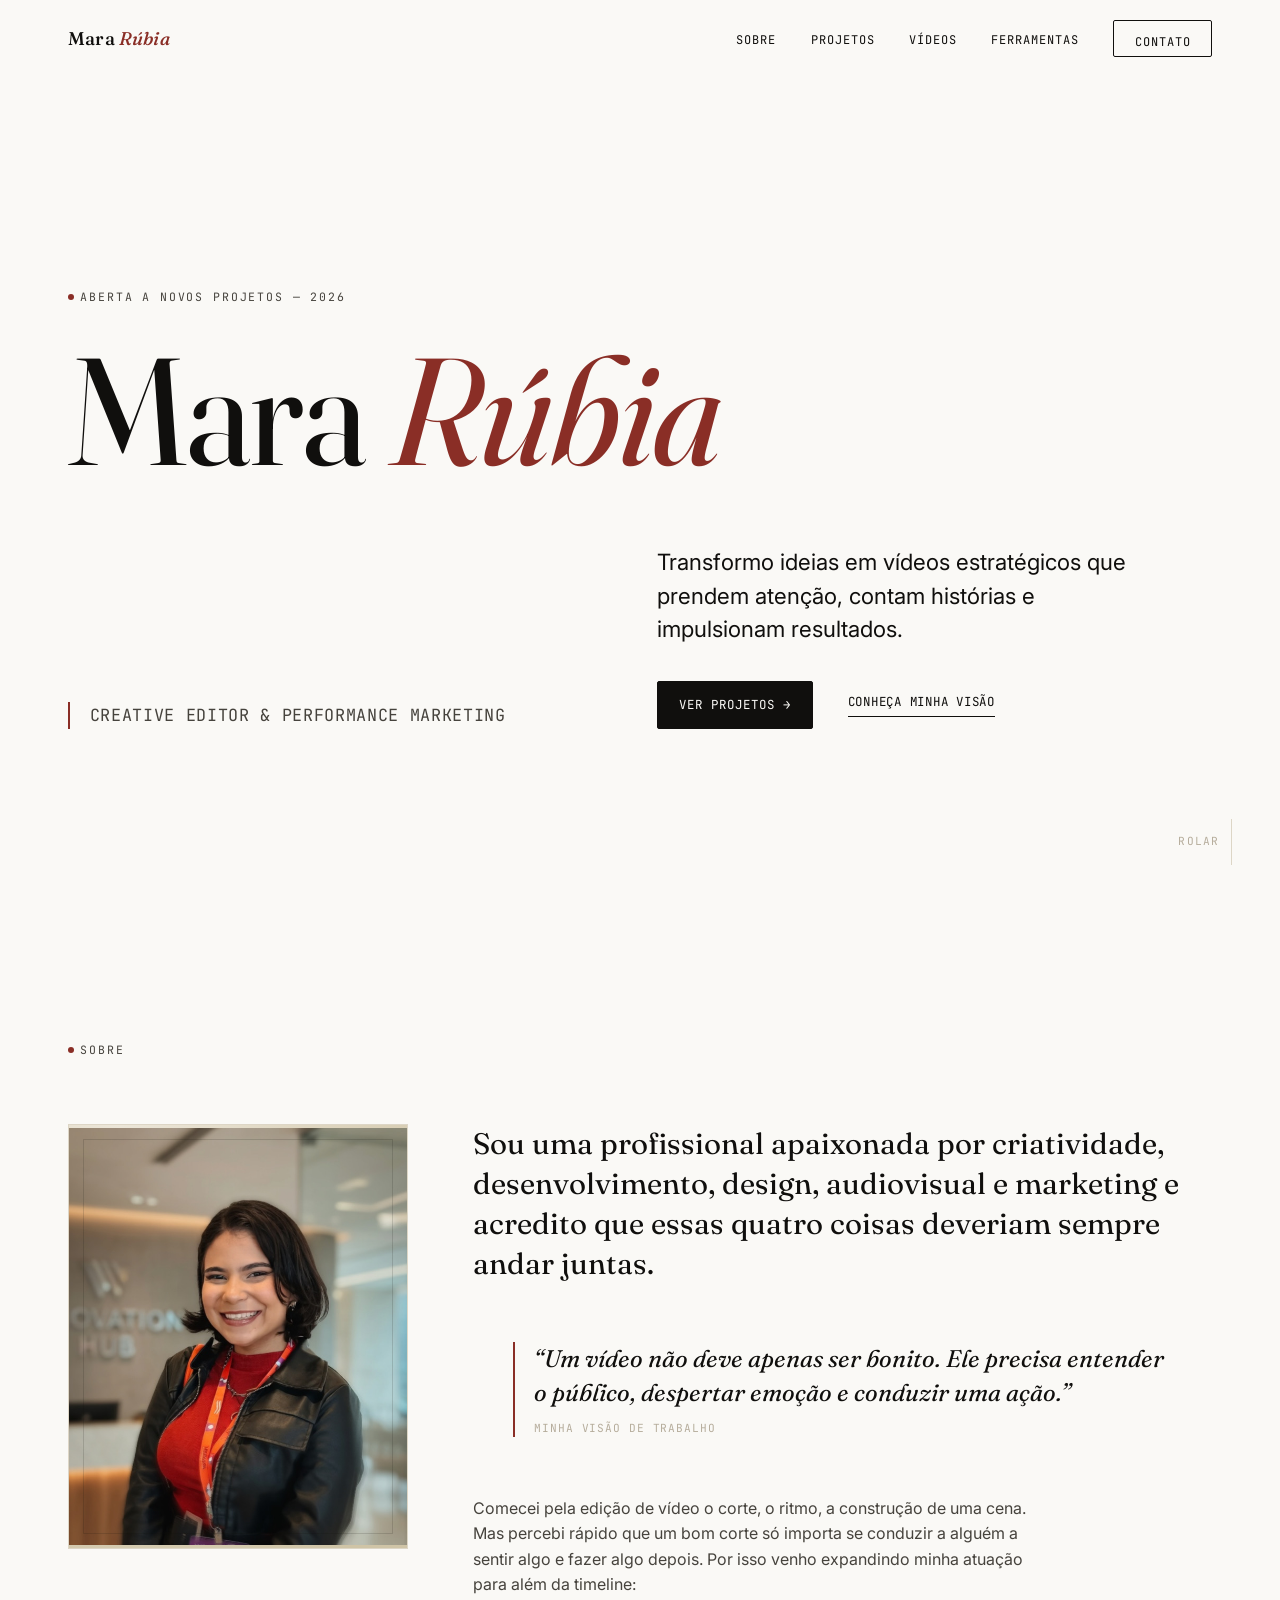
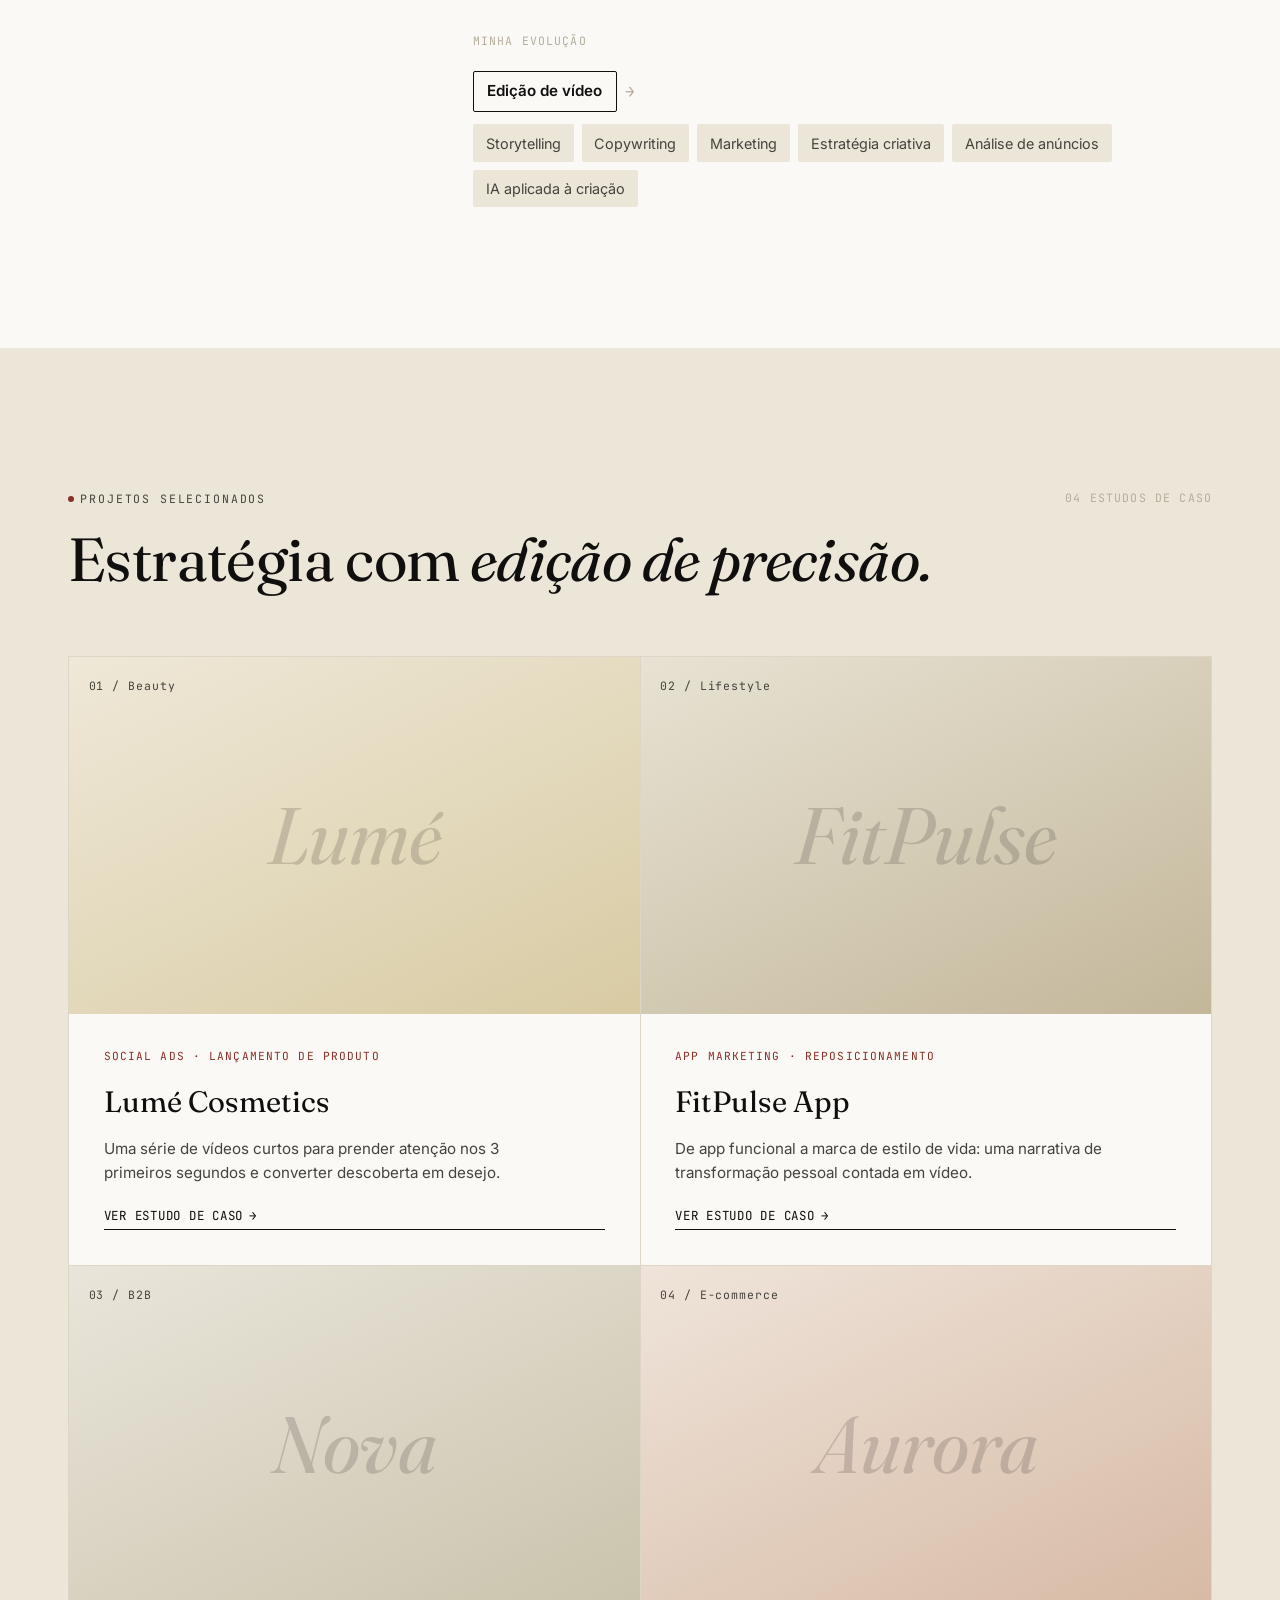
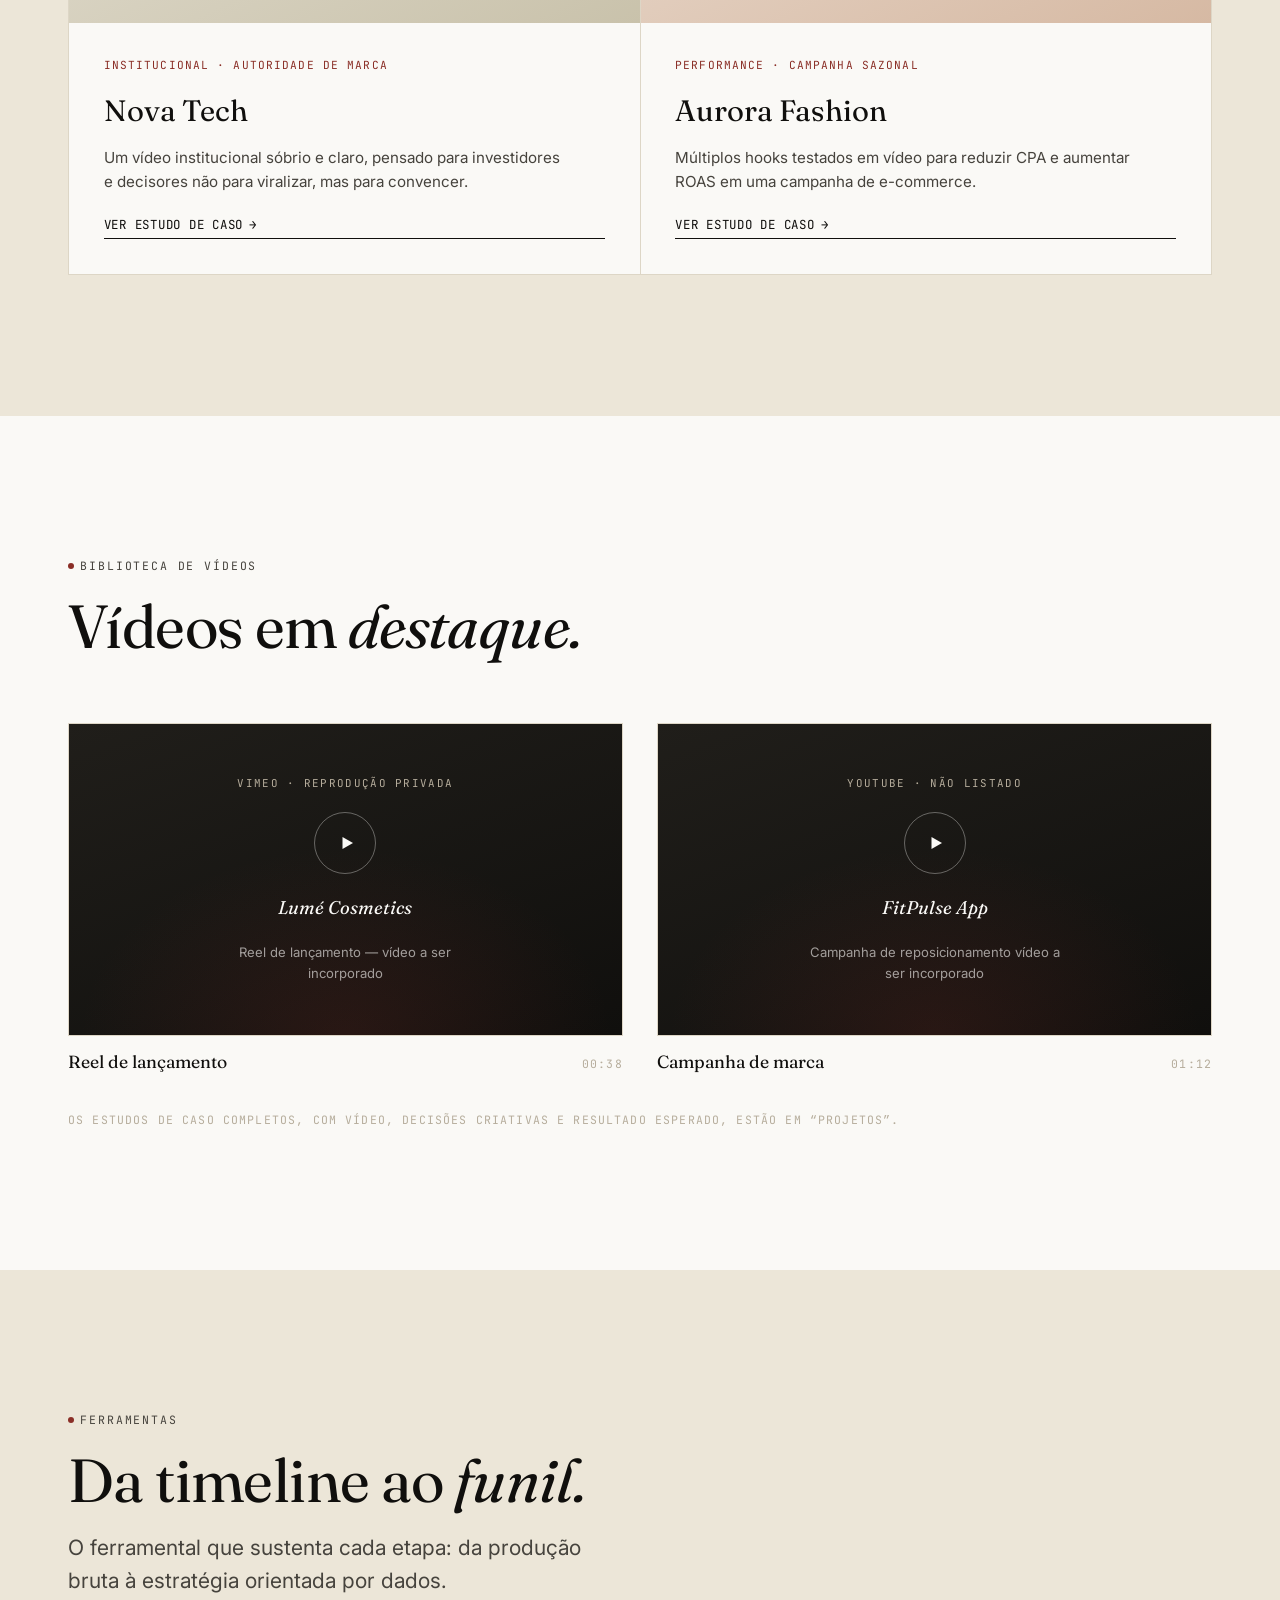
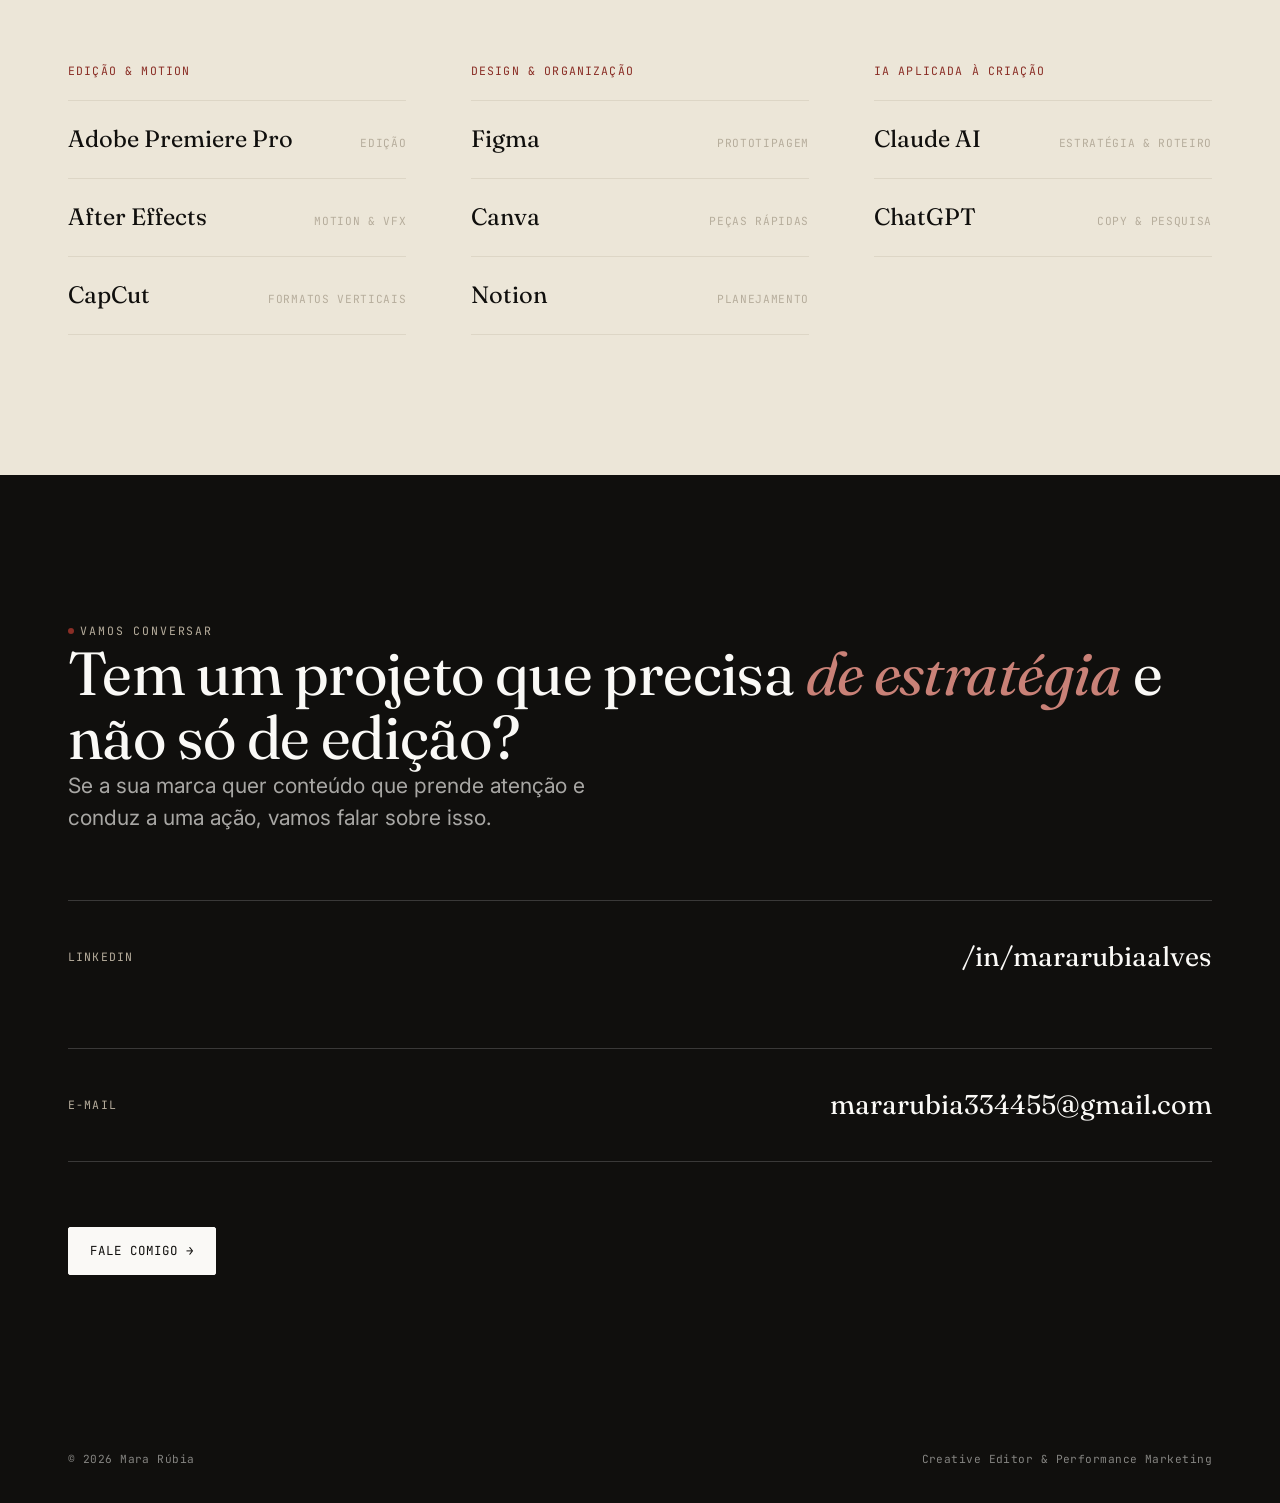
==== index.html @ 0ef2389c "Update index.html" ====
<!DOCTYPE html>
<html lang="pt-BR">
<head>
  <meta charset="UTF-8" />
  <meta name="viewport" content="width=device-width, initial-scale=1.0" />
  <title>Mara Rúbia — Creative Editor &amp; Performance Marketing</title>
  <meta name="description" content="Mara Rúbia é Creative Editor & Performance Marketing Specialist. Vídeos estratégicos que unem storytelling, edição de alto nível e performance para marcas que querem atenção e conversão." />
  <meta name="theme-color" content="#faf9f6" />

  <!-- Open Graph -->
  <meta property="og:type" content="website" />
  <meta property="og:title" content="Mara Rúbia — Creative Editor & Performance Marketing" />
  <meta property="og:description" content="Vídeos estratégicos que prendem atenção, contam histórias e impulsionam resultados." />
  <meta property="og:locale" content="pt_BR" />

  <link rel="icon" href="data:image/svg+xml,%3Csvg xmlns='http://www.w3.org/2000/svg' viewBox='0 0 64 64'%3E%3Crect width='64' height='64' fill='%23100f0d'/%3E%3Ctext x='32' y='42' font-family='Georgia,serif' font-style='italic' font-size='34' fill='%23faf9f6' text-anchor='middle'%3EM%3C/text%3E%3C/svg%3E" />

  <link rel="preconnect" href="https://fonts.googleapis.com" />
  <link rel="preconnect" href="https://fonts.gstatic.com" crossorigin />
  <link rel="stylesheet" href="css/style.css" />
</head>
<body>
  <a class="skip-link" href="#conteudo">Pular para o conteúdo</a>

  <!-- ==========================================================
       CABEÇALHO
       ========================================================== -->
  <header class="site-header" data-site-header>
    <div class="container site-header__inner">
      <a href="#topo" class="logo">Mara <span>Rúbia</span></a>

      <nav class="main-nav" aria-label="Navegação principal">
        <ul>
          <li><a href="#sobre">Sobre</a></li>
          <li><a href="#projetos">Projetos</a></li>
          <li><a href="#videos">Vídeos</a></li>
          <li><a href="#ferramentas">Ferramentas</a></li>
          <li><a href="#contato" class="btn btn-ghost">Contato</a></li>
        </ul>
      </nav>

      <button class="nav-toggle" data-nav-toggle aria-expanded="false" aria-controls="menu-mobile" aria-label="Abrir menu">
        <span></span><span></span><span></span>
      </button>
    </div>
  </header>

  <nav class="mobile-nav" id="menu-mobile" data-mobile-nav aria-label="Navegação mobile">
    <ul>
      <li><a href="#sobre">Sobre</a></li>
      <li><a href="#projetos">Projetos</a></li>
      <li><a href="#videos">Vídeos</a></li>
      <li><a href="#ferramentas">Ferramentas</a></li>
      <li><a href="#contato">Contato</a></li>
    </ul>
    <div class="mobile-nav__footer">
      <span>Recife, BR</span>
      <span>@mararubiacreative</span>
    </div>
  </nav>

  <main id="conteudo">
    <!-- ==========================================================
         HERO
         ========================================================== -->
    <section class="hero" id="topo">
      <div class="container">
        <p class="eyebrow hero__eyebrow">
          <span class="eyebrow__dot eyebrow__dot--live" aria-hidden="true"></span>
          Aberta a novos projetos — 2026
        </p>

        <h1 class="hero__name display-1">Mara <em>Rúbia</em></h1>

        <div class="hero__grid">
          <p class="hero__role">Creative Editor &amp; Performance Marketing</p>
          <div>
            <p class="hero__phrase">
              Transformo ideias em vídeos estratégicos que prendem atenção, contam histórias e impulsionam resultados.
            </p>
            <div class="hero__actions">
              <a href="#projetos" class="btn btn-primary">
                Ver projetos <span class="btn-arrow" aria-hidden="true">→</span>
              </a>
              <a href="#sobre" class="text-link">Conheça minha visão</a>
            </div>
          </div>
        </div>
      </div>

      <div class="hero__scroll" aria-hidden="true">
        <span>Rolar</span>
        <span class="hero__scroll-line"></span>
      </div>
    </section>

    <!-- ==========================================================
         SOBRE
         ========================================================== -->
    <section class="section" id="sobre">
      <div class="container">
        <div class="section-head reveal">
          <p class="eyebrow"><span class="eyebrow__dot" aria-hidden="true"></span> Sobre</p>
        </div>

        <div class="about__grid">
          <figure class="about__portrait">
            <img src="IMG_3848.JPEG" alt="Foto de perfil de Mara Rúbia" class="about__img" />
          </figure>

          <div class="about__body">
            <p class="about__intro reveal">
              Sou uma profissional apaixonada por criatividade, desenvolvimento, design, audiovisual e marketing
              e acredito que essas quatro coisas deveriam sempre andar juntas.
            </p>

            <blockquote class="about__quote reveal">
              “Um vídeo não deve apenas ser bonito. Ele precisa entender o público, despertar emoção
              e conduzir uma ação.”
              <cite>Minha visão de trabalho</cite>
            </blockquote>

            <p class="reveal" style="max-width: 58ch; color: var(--ink-soft);">
              Comecei pela edição de vídeo o corte, o ritmo, a construção de uma cena. Mas percebi
              rápido que um bom corte só importa se conduzir a alguém a sentir algo e fazer algo depois.
              Por isso venho expandindo minha atuação para além da timeline:
            </p>

            <div class="evolution reveal">
              <span class="mono-label evolution__label">Minha evolução</span>
              <div class="evolution__path">
                <span class="evolution__start">Edição de vídeo</span>
                <span class="evolution__arrow" aria-hidden="true">→</span>
              </div>
              <ul class="evolution__tags">
                <li>Storytelling</li>
                <li>Copywriting</li>
                <li>Marketing</li>
                <li>Estratégia criativa</li>
                <li>Análise de anúncios</li>
                <li>IA aplicada à criação</li>
              </ul>
            </div>
          </div>
        </div>
      </div>
    </section>

    <!-- ==========================================================
         PROJETOS
         ========================================================== -->
    <section class="section section--sand" id="projetos">
      <div class="container">
        <div class="section-head reveal">
          <div class="section-head__top">
            <p class="eyebrow"><span class="eyebrow__dot" aria-hidden="true"></span> Projetos selecionados</p>
            <p class="mono-label">04 estudos de caso</p>
          </div>
          <h2 class="display-2">Estratégia com <em class="italic">edição de precisão.</em></h2>
        </div>

        <div class="project-grid reveal">
          <!-- Case 01 -->
          <article class="project-card">
            <div class="project-card__media" style="--card-a:#efe8d8; --card-b:#d8cba3;">
              <span class="project-card__number">01 / Beauty</span>
              <span class="project-card__glyph" aria-hidden="true">Lumé</span>
            </div>
            <div class="project-card__body">
              <p class="project-card__cat">Social Ads · Lançamento de produto</p>
              <h3 class="project-card__title">Lumé Cosmetics</h3>
              <p class="project-card__desc">Uma série de vídeos curtos para prender atenção nos 3 primeiros segundos e converter descoberta em desejo.</p>
              <span class="text-link project-card__link">Ver estudo de caso <span aria-hidden="true">→</span></span>
            </div>
            <a class="project-card__hit" href="cases/lume-cosmetics.html" aria-label="Ver estudo de caso: Lumé Cosmetics"></a>
          </article>

          <!-- Case 02 -->
          <article class="project-card">
            <div class="project-card__media" style="--card-a:#e7e2d3; --card-b:#c3b79a;">
              <span class="project-card__number">02 / Lifestyle</span>
              <span class="project-card__glyph" aria-hidden="true">FitPulse</span>
            </div>
            <div class="project-card__body">
              <p class="project-card__cat">App Marketing · Reposicionamento</p>
              <h3 class="project-card__title">FitPulse App</h3>
              <p class="project-card__desc">De app funcional a marca de estilo de vida: uma narrativa de transformação pessoal contada em vídeo.</p>
              <span class="text-link project-card__link">Ver estudo de caso <span aria-hidden="true">→</span></span>
            </div>
            <a class="project-card__hit" href="cases/fitpulse-app.html" aria-label="Ver estudo de caso: FitPulse App"></a>
          </article>

          <!-- Case 03 -->
          <article class="project-card">
            <div class="project-card__media" style="--card-a:#e9e5da; --card-b:#c9c2ab;">
              <span class="project-card__number">03 / B2B</span>
              <span class="project-card__glyph" aria-hidden="true">Nova</span>
            </div>
            <div class="project-card__body">
              <p class="project-card__cat">Institucional · Autoridade de marca</p>
              <h3 class="project-card__title">Nova Tech</h3>
              <p class="project-card__desc">Um vídeo institucional sóbrio e claro, pensado para investidores e decisores não para viralizar, mas para convencer.</p>
              <span class="text-link project-card__link">Ver estudo de caso <span aria-hidden="true">→</span></span>
            </div>
            <a class="project-card__hit" href="cases/nova-tech.html" aria-label="Ver estudo de caso: Nova Tech"></a>
          </article>

          <!-- Case 04 -->
          <article class="project-card">
            <div class="project-card__media" style="--card-a:#efe4da; --card-b:#d6b9a3;">
              <span class="project-card__number">04 / E-commerce</span>
              <span class="project-card__glyph" aria-hidden="true">Aurora</span>
            </div>
            <div class="project-card__body">
              <p class="project-card__cat">Performance · Campanha sazonal</p>
              <h3 class="project-card__title">Aurora Fashion</h3>
              <p class="project-card__desc">Múltiplos hooks testados em vídeo para reduzir CPA e aumentar ROAS em uma campanha de e-commerce.</p>
              <span class="text-link project-card__link">Ver estudo de caso <span aria-hidden="true">→</span></span>
            </div>
            <a class="project-card__hit" href="cases/aurora-fashion.html" aria-label="Ver estudo de caso: Aurora Fashion"></a>
          </article>
        </div>
      </div>
    </section>

    <!-- ==========================================================
         BIBLIOTECA DE VÍDEOS
         ========================================================== -->
    <section class="section" id="videos">
      <div class="container">
        <div class="section-head reveal">
          <p class="eyebrow"><span class="eyebrow__dot" aria-hidden="true"></span> Biblioteca de vídeos</p>
          <h2 class="display-2">Vídeos em <em class="italic">destaque.</em></h2>
        </div>

        <div class="video-library__grid reveal">
          <div class="video-library__item">
            <div class="video-embed" data-embed-type="vimeo" data-embed-id="1216433791" data-embed-title="Lumé Cosmetics — Reel de lançamento">
              <div class="video-embed__frame">
                <div class="video-embed__poster">
                  <span class="video-embed__badge">Vimeo · Reprodução privada</span>
                  <button class="video-embed__play" type="button" aria-label="Reproduzir vídeo: Lumé Cosmetics — Reel de lançamento">
                    <svg viewBox="0 0 24 24" aria-hidden="true"><path d="M6 4l14 8-14 8V4z"/></svg>
                  </button>
                  <p class="video-embed__title">Lumé Cosmetics</p>
                  <p class="video-embed__hint">Reel de lançamento — vídeo a ser incorporado</p>
                </div>
              </div>
            </div>
            <div class="video-library__meta">
              <span class="video-library__name">Reel de lançamento</span>
              <span class="mono-label">00:38</span>
            </div>
          </div>

          <div class="video-library__item">
            <div class="video-embed" data-embed-type="youtube" data-embed-id="1216581344" data-embed-title="FitPulse App — Campanha de reposicionamento">
              <div class="video-embed__frame">
                <div class="video-embed__poster">
                  <span class="video-embed__badge">YouTube · Não listado</span>
                  <button class="video-embed__play" type="button" aria-label="Reproduzir vídeo: FitPulse App — Campanha de reposicionamento">
                    <svg viewBox="0 0 24 24" aria-hidden="true"><path d="M6 4l14 8-14 8V4z"/></svg>
                  </button>
                  <p class="video-embed__title">FitPulse App</p>
                  <p class="video-embed__hint">Campanha de reposicionamento vídeo a ser incorporado</p>
                </div>
              </div>
            </div>
            <div class="video-library__meta">
              <span class="video-library__name">Campanha de marca</span>
              <span class="mono-label">01:12</span>
            </div>
          </div>
        </div>

        <p class="mono-label reveal" style="margin-top: var(--space-m);">
          Os estudos de caso completos, com vídeo, decisões criativas e resultado esperado, estão em “Projetos”.
        </p>
      </div>
    </section>

    <!-- ==========================================================
         FERRAMENTAS
         ========================================================== -->
    <section class="section section--sand" id="ferramentas">
      <div class="container">
        <div class="section-head reveal">
          <p class="eyebrow"><span class="eyebrow__dot" aria-hidden="true"></span> Ferramentas</p>
          <h2 class="display-2">Da timeline ao <em class="italic">funil.</em></h2>
          <p class="lede">O ferramental que sustenta cada etapa: da produção bruta à estratégia orientada por dados.</p>
        </div>

        <div class="tools__groups reveal">
          <div class="tool-group">
            <span class="tool-group__title">Edição &amp; Motion</span>
            <ul class="tool-list">
              <li class="tool-list__item">
                <span class="tool-list__name">Adobe Premiere Pro</span>
                <span class="tool-list__use">Edição</span>
              </li>
              <li class="tool-list__item">
                <span class="tool-list__name">After Effects</span>
                <span class="tool-list__use">Motion &amp; VFX</span>
              </li>
              <li class="tool-list__item">
                <span class="tool-list__name">CapCut</span>
                <span class="tool-list__use">Formatos verticais</span>
              </li>
            </ul>
          </div>

          <div class="tool-group">
            <span class="tool-group__title">Design &amp; Organização</span>
            <ul class="tool-list">
              <li class="tool-list__item">
                <span class="tool-list__name">Figma</span>
                <span class="tool-list__use">Prototipagem</span>
              </li>
              <li class="tool-list__item">
                <span class="tool-list__name">Canva</span>
                <span class="tool-list__use">Peças rápidas</span>
              </li>
              <li class="tool-list__item">
                <span class="tool-list__name">Notion</span>
                <span class="tool-list__use">Planejamento</span>
              </li>
            </ul>
          </div>

          <div class="tool-group">
            <span class="tool-group__title">IA aplicada à criação</span>
            <ul class="tool-list">
              <li class="tool-list__item">
                <span class="tool-list__name">Claude AI</span>
                <span class="tool-list__use">Estratégia &amp; roteiro</span>
              </li>
              <li class="tool-list__item">
                <span class="tool-list__name">ChatGPT</span>
                <span class="tool-list__use">Copy &amp; pesquisa</span>
              </li>
            </ul>
          </div>
        </div>
      </div>
    </section>

    <!-- ==========================================================
         CONTATO
         ========================================================== -->
    <section class="section contact" id="contato">
      <div class="container">
        <p class="eyebrow"><span class="eyebrow__dot eyebrow__dot--live" aria-hidden="true"></span> Vamos conversar</p>
        <h2 class="display-2 contact__title reveal">
          Tem um projeto que precisa <em>de estratégia</em> e não só de edição?
        </h2>
        <p class="lede contact__lede reveal">
          Se a sua marca quer conteúdo que prende atenção e conduz a uma ação, vamos falar sobre isso.
        </p>

        <div class="contact__grid reveal">
          <div class="contact-item">
            <span class="contact-item__label">LinkedIn</span>
            <a class="contact-item__value" href="https://www.linkedin.com/in/mararubiaalves/" target="_blank" rel="noopener noreferrer">
              /in/mararubiaalves
            </a>
          </div>
          <div class="contact-item">
            <span class="contact-item__label">E-mail</span>
            <a class="contact-item__value" href="mailto:mararubia334455@gmail.com">
              mararubia334455@gmail.com
            </a>
          </div>
        </div>

        <div class="contact__cta reveal">
          <a class="btn btn-primary" href="https://linktr.ee/mararubiacreative" target="_blank" rel="noopener noreferrer">
            Fale comigo <span class="btn-arrow" aria-hidden="true">→</span>
          </a>
        </div>
      </div>
    </section>
  </main>

  <footer class="site-footer">
    <div class="container site-footer__inner">
      <span>© <span data-year>2026</span> Mara Rúbia</span>
      <span>Creative Editor &amp; Performance Marketing</span>
    </div>
  </footer>

  <script src="js/main.js"></script>
</body>
</html>
---- css/style.css ----
/* ==========================================================================
   MARA RÚBIA — Creative Editor & Performance Marketing
   Design system: papel quente, tinta quase-preta, bege neutro,
   e um único acento — o "tally red", a luz vermelha de câmera em gravação.
   ========================================================================== */

/* ---------- Fontes ---------- */
@import url('https://fonts.googleapis.com/css2?family=Fraunces:ital,opsz,wght@0,9..144,300;0,9..144,400;0,9..144,500;0,9..144,600;0,9..144,700;1,9..144,400;1,9..144,500&family=Inter:wght@400;500;600&family=JetBrains+Mono:wght@400;500&display=swap');

/* ---------- Tokens ---------- */
:root {
  /* Cor */
  --ink: #100f0d;
  --ink-soft: #46433d;
  --paper: #faf9f6;
  --sand: #ece6d8;
  --sand-deep: #ddd4bd;
  --stone: #b6ad9c;
  --line: #ddd6c6;
  --tally: #8a2e26;
  --tally-dim: #8a2e2614;

  /* Tipografia */
  --font-display: 'Fraunces', 'Iowan Old Style', serif;
  --font-body: 'Inter', -apple-system, BlinkMacSystemFont, sans-serif;
  --font-mono: 'JetBrains Mono', 'SF Mono', monospace;

  /* Espaçamento fluido */
  --space-3xs: 0.25rem;
  --space-2xs: 0.5rem;
  --space-xs: 0.75rem;
  --space-s: clamp(1rem, 0.9rem + 0.4vw, 1.5rem);
  --space-m: clamp(1.5rem, 1.2rem + 1.2vw, 2.5rem);
  --space-l: clamp(2.5rem, 1.8rem + 2.8vw, 4.5rem);
  --space-xl: clamp(4rem, 2.8rem + 4.8vw, 7.5rem);
  --space-2xl: clamp(5rem, 3.2rem + 7vw, 10rem);

  /* Layout */
  --container-max: 1240px;
  --container-pad: clamp(1.25rem, 4vw, 3rem);
  --radius-s: 2px;
  --ease: cubic-bezier(0.16, 1, 0.3, 1);
}

/* ---------- Reset ---------- */
*,
*::before,
*::after {
  box-sizing: border-box;
}

html {
  scroll-behavior: smooth;
  -webkit-text-size-adjust: 100%;
}

@media (prefers-reduced-motion: reduce) {
  html {
    scroll-behavior: auto;
  }
  *,
  *::before,
  *::after {
    animation-duration: 0.01ms !important;
    animation-iteration-count: 1 !important;
    transition-duration: 0.01ms !important;
    scroll-behavior: auto !important;
  }
}

body {
  margin: 0;
  background: var(--paper);
  color: var(--ink);
  font-family: var(--font-body);
  font-size: 16px;
  line-height: 1.6;
  -webkit-font-smoothing: antialiased;
  text-rendering: optimizeLegibility;
  overflow-x: hidden;
}

img,
svg {
  display: block;
  max-width: 100%;
}

a {
  color: inherit;
  text-decoration: none;
}

ul,
ol {
  margin: 0;
  padding: 0;
  list-style: none;
}

h1,
h2,
h3,
h4,
p,
figure {
  margin: 0;
}

button {
  font: inherit;
  color: inherit;
  background: none;
  border: none;
  cursor: pointer;
  padding: 0;
}

input,
textarea {
  font: inherit;
}

/* ---------- Acessibilidade ---------- */
.skip-link {
  position: absolute;
  left: 1rem;
  top: -100px;
  background: var(--ink);
  color: var(--paper);
  padding: 0.75rem 1.25rem;
  z-index: 1000;
  transition: top 0.2s var(--ease);
  font-family: var(--font-mono);
  font-size: 0.8rem;
}

.skip-link:focus {
  top: 1rem;
}

:focus-visible {
  outline: 2px solid var(--tally);
  outline-offset: 3px;
}

.visually-hidden {
  position: absolute;
  width: 1px;
  height: 1px;
  padding: 0;
  margin: -1px;
  overflow: hidden;
  clip: rect(0, 0, 0, 0);
  white-space: nowrap;
  border: 0;
}

/* ---------- Tipografia ---------- */
.eyebrow {
  display: inline-flex;
  align-items: center;
  gap: 0.55em;
  font-family: var(--font-mono);
  font-size: 0.72rem;
  letter-spacing: 0.16em;
  text-transform: uppercase;
  color: var(--ink-soft);
}

.eyebrow__dot {
  width: 6px;
  height: 6px;
  border-radius: 50%;
  background: var(--tally);
  flex-shrink: 0;
}

.eyebrow__dot--live {
  animation: pulse-dot 2.6s var(--ease) infinite;
}

@keyframes pulse-dot {
  0%, 100% { opacity: 1; transform: scale(1); }
  50% { opacity: 0.35; transform: scale(0.75); }
}

.display-1 {
  font-family: var(--font-display);
  font-weight: 400;
  font-size: clamp(2.8rem, 2rem + 5.5vw, 7.2rem);
  line-height: 0.98;
  letter-spacing: -0.01em;
}

.display-2 {
  font-family: var(--font-display);
  font-weight: 400;
  font-size: clamp(2rem, 1.5rem + 3.2vw, 3.8rem);
  line-height: 1.05;
  letter-spacing: -0.01em;
}

.display-3 {
  font-family: var(--font-display);
  font-weight: 500;
  font-size: clamp(1.5rem, 1.3rem + 1.2vw, 2.1rem);
  line-height: 1.15;
}

.lede {
  font-family: var(--font-body);
  font-weight: 400;
  font-size: clamp(1.05rem, 1rem + 0.4vw, 1.35rem);
  line-height: 1.55;
  color: var(--ink-soft);
  max-width: 42ch;
}

.italic {
  font-style: italic;
}

.mono-label {
  font-family: var(--font-mono);
  font-size: 0.72rem;
  letter-spacing: 0.1em;
  text-transform: uppercase;
  color: var(--stone);
}

/* ---------- Layout ---------- */
.container {
  width: 100%;
  max-width: var(--container-max);
  margin-inline: auto;
  padding-inline: var(--container-pad);
}

.section {
  padding-block: var(--space-2xl);
  position: relative;
}

.section--tight {
  padding-block: var(--space-xl);
}

.section--sand {
  background: var(--sand);
}

.section-head {
  display: flex;
  flex-direction: column;
  gap: var(--space-s);
  margin-bottom: var(--space-l);
}

.section-head__top {
  display: flex;
  align-items: baseline;
  justify-content: space-between;
  gap: var(--space-m);
  flex-wrap: wrap;
}

.rule {
  border: none;
  border-top: 1px solid var(--line);
  margin: 0;
}

/* ---------- Reveal on scroll ---------- */
.reveal {
  opacity: 0;
  transform: translateY(18px);
  transition: opacity 0.8s var(--ease), transform 0.8s var(--ease);
}

.reveal.is-visible {
  opacity: 1;
  transform: translateY(0);
}

@media (prefers-reduced-motion: reduce) {
  .reveal {
    opacity: 1;
    transform: none;
    transition: none;
  }
}

/* ---------- Botões ---------- */
.btn {
  display: inline-flex;
  align-items: center;
  gap: 0.6em;
  font-family: var(--font-mono);
  font-size: 0.78rem;
  letter-spacing: 0.08em;
  text-transform: uppercase;
  padding: 1.05em 1.7em;
  border-radius: var(--radius-s);
  transition: background 0.3s var(--ease), color 0.3s var(--ease), border-color 0.3s var(--ease), transform 0.3s var(--ease);
  white-space: nowrap;
}

.btn-primary {
  background: var(--ink);
  color: var(--paper);
  border: 1px solid var(--ink);
}

.btn-primary:hover {
  background: var(--tally);
  border-color: var(--tally);
}

.btn-ghost {
  background: transparent;
  color: var(--ink);
  border: 1px solid var(--ink);
}

.btn-ghost:hover {
  background: var(--ink);
  color: var(--paper);
}

.btn-arrow {
  transition: transform 0.3s var(--ease);
}

.btn:hover .btn-arrow {
  transform: translateX(3px);
}

.text-link {
  display: inline-flex;
  align-items: center;
  gap: 0.5em;
  font-family: var(--font-mono);
  font-size: 0.78rem;
  letter-spacing: 0.06em;
  text-transform: uppercase;
  padding-bottom: 0.3em;
  border-bottom: 1px solid var(--ink);
  transition: border-color 0.3s var(--ease), color 0.3s var(--ease), gap 0.3s var(--ease);
}

.text-link:hover {
  color: var(--tally);
  border-color: var(--tally);
  gap: 0.75em;
}

/* ---------- Header / Navegação ---------- */
.site-header {
  position: fixed;
  inset-inline: 0;
  top: 0;
  z-index: 100;
  padding-block: var(--space-s);
  transition: background 0.4s var(--ease), padding 0.4s var(--ease), border-color 0.4s var(--ease);
  border-bottom: 1px solid transparent;
}

.site-header.is-scrolled {
  background: rgba(250, 249, 246, 0.88);
  backdrop-filter: blur(10px);
  -webkit-backdrop-filter: blur(10px);
  border-bottom-color: var(--line);
  padding-block: var(--space-xs);
}

.site-header__inner {
  display: flex;
  align-items: center;
  justify-content: space-between;
  gap: var(--space-m);
}

.logo {
  font-family: var(--font-display);
  font-size: 1.15rem;
  font-weight: 500;
  letter-spacing: 0.01em;
}

.logo span {
  color: var(--tally);
  font-style: italic;
}

.main-nav {
  display: none;
}

.main-nav ul {
  display: flex;
  gap: var(--space-m);
  align-items: center;
}

.main-nav a {
  font-family: var(--font-mono);
  font-size: 0.75rem;
  letter-spacing: 0.08em;
  text-transform: uppercase;
  position: relative;
  padding-bottom: 0.35em;
}

.main-nav a::after {
  content: '';
  position: absolute;
  left: 0;
  right: 100%;
  bottom: 0;
  height: 1px;
  background: var(--tally);
  transition: right 0.3s var(--ease);
}

.main-nav a:hover::after,
.main-nav a:focus-visible::after {
  right: 0;
}

.nav-toggle {
  display: flex;
  flex-direction: column;
  justify-content: center;
  gap: 5px;
  width: 32px;
  height: 32px;
  z-index: 110;
}

.nav-toggle span {
  display: block;
  height: 1px;
  width: 100%;
  background: var(--ink);
  transition: transform 0.35s var(--ease), opacity 0.35s var(--ease);
}

.nav-toggle[aria-expanded="true"] span:nth-child(1) {
  transform: translateY(6px) rotate(45deg);
}

.nav-toggle[aria-expanded="true"] span:nth-child(2) {
  opacity: 0;
}

.nav-toggle[aria-expanded="true"] span:nth-child(3) {
  transform: translateY(-6px) rotate(-45deg);
}

.mobile-nav {
  position: fixed;
  inset: 0;
  background: var(--paper);
  z-index: 95;
  display: flex;
  align-items: center;
  padding: var(--container-pad);
  transform: translateY(-100%);
  transition: transform 0.5s var(--ease);
}

.mobile-nav.is-open {
  transform: translateY(0);
}

.mobile-nav ul {
  display: flex;
  flex-direction: column;
  gap: var(--space-s);
}

.mobile-nav a {
  font-family: var(--font-display);
  font-size: clamp(2rem, 10vw, 3rem);
  font-weight: 400;
}

.mobile-nav__footer {
  position: absolute;
  bottom: var(--container-pad);
  left: var(--container-pad);
  right: var(--container-pad);
  display: flex;
  justify-content: space-between;
  font-family: var(--font-mono);
  font-size: 0.75rem;
  color: var(--stone);
}

@media (min-width: 860px) {
  .main-nav {
    display: block;
  }
  .nav-toggle {
    display: none;
  }
  .mobile-nav {
    display: none;
  }
}

/* ---------- Hero ---------- */
.hero {
  min-height: 100svh;
  display: flex;
  flex-direction: column;
  justify-content: center;
  padding-top: calc(var(--space-2xl) + var(--space-m));
  padding-bottom: var(--space-l);
  position: relative;
}

.hero__eyebrow {
  margin-bottom: var(--space-m);
}

.hero__name {
  font-family: var(--font-display);
  font-weight: 400;
  font-size: clamp(3.2rem, 1.6rem + 10vw, 9.5rem);
  line-height: 0.92;
  letter-spacing: -0.015em;
}

.hero__name em {
  font-style: italic;
  color: var(--tally);
}

.hero__grid {
  margin-top: var(--space-l);
  display: grid;
  gap: var(--space-m);
  grid-template-columns: 1fr;
  align-items: end;
}

.hero__role {
  font-family: var(--font-mono);
  font-size: clamp(0.85rem, 0.7rem + 0.5vw, 1.05rem);
  letter-spacing: 0.04em;
  text-transform: uppercase;
  color: var(--ink-soft);
  border-left: 2px solid var(--tally);
  padding-left: var(--space-s);
}

.hero__phrase {
  font-family: var(--font-body);
  font-size: clamp(1.05rem, 0.95rem + 0.6vw, 1.4rem);
  line-height: 1.5;
  color: var(--ink);
  max-width: 34ch;
}

.hero__actions {
  margin-top: var(--space-m);
  display: flex;
  align-items: center;
  gap: var(--space-m);
  flex-wrap: wrap;
}

.hero__scroll {
  position: absolute;
  bottom: var(--space-m);
  right: var(--container-pad);
  display: none;
  align-items: center;
  gap: var(--space-xs);
  font-family: var(--font-mono);
  font-size: 0.7rem;
  letter-spacing: 0.1em;
  text-transform: uppercase;
  color: var(--stone);
}

.hero__scroll-line {
  width: 1px;
  height: 46px;
  background: var(--line);
  position: relative;
  overflow: hidden;
}

.hero__scroll-line::after {
  content: '';
  position: absolute;
  top: -100%;
  left: 0;
  width: 100%;
  height: 100%;
  background: var(--tally);
  animation: scroll-line 2.4s var(--ease) infinite;
}

@keyframes scroll-line {
  0% { top: -100%; }
  60% { top: 100%; }
  100% { top: 100%; }
}

@media (min-width: 700px) {
  .hero__grid {
    grid-template-columns: 1fr 1fr;
  }
  .hero__scroll {
    display: flex;
  }
}

/* ---------- Sobre ---------- */
.about__grid {
  display: grid;
  gap: var(--space-l);
  grid-template-columns: 1fr;
}

.about__portrait {
  aspect-ratio: 4 / 5;
  background:
    radial-gradient(120% 120% at 15% 0%, var(--sand) 0%, var(--sand-deep) 55%, #cfc4a6 100%);
  border: 1px solid var(--line);
  display: flex;
  align-items: center;
  justify-content: center;
  position: relative;
  overflow: hidden;
  max-width: 380px;
}

.about__portrait::before {
  content: '';
  position: absolute;
  inset: 14px;
  border: 1px solid rgba(16, 15, 13, 0.14);
  pointer-events: none;
}

.about__monogram {
  font-family: var(--font-display);
  font-style: italic;
  font-weight: 400;
  font-size: clamp(4.5rem, 4rem + 4vw, 7rem);
  color: var(--ink);
  opacity: 0.85;
}

.about__portrait-caption {
  position: absolute;
  bottom: 24px;
  left: 24px;
  right: 24px;
  font-family: var(--font-mono);
  font-size: 0.68rem;
  letter-spacing: 0.06em;
  text-transform: uppercase;
  color: var(--ink-soft);
}

.about__body {
  display: flex;
  flex-direction: column;
  gap: var(--space-m);
}

.about__intro {
  font-family: var(--font-display);
  font-size: clamp(1.3rem, 1.1rem + 1vw, 1.85rem);
  line-height: 1.35;
  font-weight: 400;
}

.about__quote {
  border-left: 2px solid var(--tally);
  padding-left: var(--space-s);
  font-family: var(--font-display);
  font-style: italic;
  font-size: clamp(1.15rem, 1rem + 0.8vw, 1.5rem);
  line-height: 1.4;
  color: var(--ink);
}

.about__quote cite {
  display: block;
  margin-top: var(--space-xs);
  font-family: var(--font-mono);
  font-style: normal;
  font-size: 0.7rem;
  letter-spacing: 0.08em;
  text-transform: uppercase;
  color: var(--stone);
}

.evolution {
  display: flex;
  flex-direction: column;
  gap: var(--space-xs);
}

.evolution__label {
  margin-bottom: var(--space-2xs);
}

.evolution__path {
  display: flex;
  flex-wrap: wrap;
  align-items: center;
  gap: 0.5em;
}

.evolution__start {
  font-family: var(--font-body);
  font-weight: 600;
  font-size: 0.95rem;
  padding: 0.5em 0.9em;
  border: 1px solid var(--ink);
  border-radius: var(--radius-s);
}

.evolution__arrow {
  color: var(--stone);
  font-family: var(--font-mono);
}

.evolution__tags {
  display: flex;
  flex-wrap: wrap;
  gap: 0.5em;
}

.evolution__tags li {
  font-family: var(--font-body);
  font-size: 0.9rem;
  padding: 0.5em 0.9em;
  background: var(--sand);
  border-radius: var(--radius-s);
  color: var(--ink-soft);
}

@media (min-width: 760px) {
  .about__grid {
    grid-template-columns: 340px 1fr;
    align-items: start;
  }
}

/* ---------- Projetos ---------- */
.project-grid {
  display: grid;
  gap: 1px;
  background: var(--line);
  border: 1px solid var(--line);
}

.project-card {
  background: var(--paper);
  display: grid;
  grid-template-columns: 1fr;
  position: relative;
  overflow: hidden;
}

.project-card__media {
  aspect-ratio: 16 / 10;
  position: relative;
  overflow: hidden;
  --card-a: var(--sand);
  --card-b: var(--sand-deep);
  background: linear-gradient(155deg, var(--card-a) 0%, var(--card-b) 100%);
}

.project-card__media::after {
  content: '';
  position: absolute;
  inset: 0;
  background: linear-gradient(0deg, rgba(16,15,13,0.35), transparent 45%);
  opacity: 0;
  transition: opacity 0.5s var(--ease);
}

.project-card:hover .project-card__media::after {
  opacity: 1;
}

.project-card__number {
  position: absolute;
  top: var(--space-s);
  left: var(--space-s);
  font-family: var(--font-mono);
  font-size: 0.72rem;
  letter-spacing: 0.08em;
  color: var(--ink-soft);
}

.project-card__glyph {
  position: absolute;
  inset: 0;
  display: flex;
  align-items: center;
  justify-content: center;
  font-family: var(--font-display);
  font-style: italic;
  font-size: clamp(3rem, 8vw, 5rem);
  color: rgba(16, 15, 13, 0.16);
  transition: transform 0.6s var(--ease), color 0.6s var(--ease);
}

.project-card:hover .project-card__glyph {
  transform: scale(1.06);
  color: rgba(16, 15, 13, 0.24);
}

.project-card__body {
  padding: var(--space-m);
  display: flex;
  flex-direction: column;
  gap: var(--space-xs);
}

.project-card__cat {
  font-family: var(--font-mono);
  font-size: 0.7rem;
  letter-spacing: 0.1em;
  text-transform: uppercase;
  color: var(--tally);
}

.project-card__title {
  font-family: var(--font-display);
  font-size: clamp(1.4rem, 1.2rem + 0.8vw, 1.9rem);
  font-weight: 400;
}

.project-card__desc {
  color: var(--ink-soft);
  font-size: 0.95rem;
  max-width: 46ch;
}

.project-card__link {
  margin-top: var(--space-2xs);
}

.project-card__hit {
  position: absolute;
  inset: 0;
  z-index: 5;
}

@media (min-width: 760px) {
  .project-grid {
    grid-template-columns: 1fr 1fr;
  }
}

/* ---------- Biblioteca de vídeos ---------- */
.video-embed {
  border: 1px solid var(--line);
  background: var(--ink);
  position: relative;
}

.video-embed__frame {
  aspect-ratio: 16 / 9;
  position: relative;
}

.video-embed__poster {
  position: absolute;
  inset: 0;
  display: flex;
  flex-direction: column;
  align-items: center;
  justify-content: center;
  gap: var(--space-s);
  text-align: center;
  padding: var(--space-m);
  background:
    radial-gradient(80% 100% at 50% 100%, rgba(138,46,38,0.18), transparent 60%),
    linear-gradient(160deg, #201e1a 0%, #100f0d 100%);
}

.video-embed__badge {
  font-family: var(--font-mono);
  font-size: 0.68rem;
  letter-spacing: 0.12em;
  text-transform: uppercase;
  color: var(--stone);
}

.video-embed__play {
  width: 62px;
  height: 62px;
  border-radius: 50%;
  border: 1px solid rgba(250, 249, 246, 0.35);
  display: flex;
  align-items: center;
  justify-content: center;
  transition: background 0.3s var(--ease), border-color 0.3s var(--ease), transform 0.3s var(--ease);
}

.video-embed__play svg {
  width: 18px;
  height: 18px;
  fill: var(--paper);
  margin-left: 3px;
}

.video-embed__play:hover {
  background: var(--tally);
  border-color: var(--tally);
  transform: scale(1.06);
}

.video-embed__hint {
  font-family: var(--font-body);
  font-size: 0.82rem;
  color: rgba(250, 249, 246, 0.6);
  max-width: 34ch;
}

.video-embed__title {
  font-family: var(--font-display);
  font-style: italic;
  font-size: 1.15rem;
  color: var(--paper);
}

.video-embed iframe {
  position: absolute;
  inset: 0;
  width: 100%;
  height: 100%;
  border: 0;
}

.video-library__grid {
  display: grid;
  gap: var(--space-m);
  grid-template-columns: 1fr;
}

.video-library__item {
  display: flex;
  flex-direction: column;
  gap: var(--space-xs);
}

.video-library__meta {
  display: flex;
  justify-content: space-between;
  align-items: baseline;
  gap: var(--space-xs);
}

.video-library__name {
  font-family: var(--font-display);
  font-size: 1.1rem;
}

@media (min-width: 760px) {
  .video-library__grid {
    grid-template-columns: repeat(2, 1fr);
  }
}

/* ---------- Ferramentas ---------- */
.tools__groups {
  display: grid;
  gap: var(--space-l);
  grid-template-columns: 1fr;
}

.tool-group__title {
  font-family: var(--font-mono);
  font-size: 0.72rem;
  letter-spacing: 0.1em;
  text-transform: uppercase;
  color: var(--tally);
  margin-bottom: var(--space-s);
  display: block;
}

.tool-list {
  border-top: 1px solid var(--line);
}

.tool-list__item {
  display: flex;
  align-items: baseline;
  justify-content: space-between;
  gap: var(--space-s);
  padding-block: var(--space-s);
  border-bottom: 1px solid var(--line);
  transition: padding-left 0.35s var(--ease), color 0.35s var(--ease);
}

.tool-list__item:hover {
  padding-left: var(--space-2xs);
  color: var(--tally);
}

.tool-list__name {
  font-family: var(--font-display);
  font-size: clamp(1.15rem, 1rem + 0.6vw, 1.5rem);
}

.tool-list__use {
  font-family: var(--font-mono);
  font-size: 0.7rem;
  letter-spacing: 0.06em;
  text-transform: uppercase;
  color: var(--stone);
  text-align: right;
}

@media (min-width: 860px) {
  .tools__groups {
    grid-template-columns: repeat(3, 1fr);
  }
}

/* ---------- Contato ---------- */
.contact {
  background: var(--ink);
  color: var(--paper);
}

.contact .eyebrow {
  color: var(--stone);
}

.contact__title {
  font-family: var(--font-display);
  font-weight: 400;
  color: var(--paper);
}

.contact__title em {
  font-style: italic;
  color: #c98177;
}

.contact__lede {
  color: rgba(250, 249, 246, 0.65);
}

.contact__grid {
  margin-top: var(--space-l);
  display: grid;
  gap: var(--space-m);
  grid-template-columns: 1fr;
}

.contact-item {
  padding-block: var(--space-m);
  border-top: 1px solid rgba(250, 249, 246, 0.18);
  display: flex;
  justify-content: space-between;
  align-items: center;
  gap: var(--space-s);
}

.contact-item:last-of-type {
  border-bottom: 1px solid rgba(250, 249, 246, 0.18);
}

.contact-item__label {
  font-family: var(--font-mono);
  font-size: 0.72rem;
  letter-spacing: 0.1em;
  text-transform: uppercase;
  color: var(--stone);
}

.contact-item__value {
  font-family: var(--font-display);
  font-size: clamp(1.1rem, 1rem + 1vw, 1.7rem);
}

.contact-item a.contact-item__value {
  transition: color 0.3s var(--ease);
}

.contact-item a.contact-item__value:hover {
  color: #c98177;
}

.contact__cta {
  margin-top: var(--space-l);
  display: flex;
  flex-wrap: wrap;
  gap: var(--space-m);
  align-items: center;
}

.contact .btn-primary {
  background: var(--paper);
  color: var(--ink);
  border-color: var(--paper);
}

.contact .btn-primary:hover {
  background: var(--tally);
  border-color: var(--tally);
  color: var(--paper);
}

/* ---------- Rodapé ---------- */
.site-footer {
  padding-block: var(--space-m);
  background: var(--ink);
  color: rgba(250, 249, 246, 0.5);
}

.site-footer__inner {
  display: flex;
  flex-wrap: wrap;
  justify-content: space-between;
  gap: var(--space-xs);
  font-family: var(--font-mono);
  font-size: 0.7rem;
  letter-spacing: 0.04em;
}

/* ==========================================================================
   Páginas de Case Study
   ========================================================================== */

.case-hero {
  padding-top: calc(var(--space-2xl) + var(--space-s));
  padding-bottom: var(--space-l);
  border-bottom: 1px solid var(--line);
}

.case-back {
  display: inline-flex;
  align-items: center;
  gap: 0.5em;
  font-family: var(--font-mono);
  font-size: 0.75rem;
  letter-spacing: 0.06em;
  text-transform: uppercase;
  color: var(--ink-soft);
  margin-bottom: var(--space-l);
  transition: gap 0.3s var(--ease), color 0.3s var(--ease);
}

.case-back:hover {
  gap: 0.85em;
  color: var(--tally);
}

.case-hero__meta {
  display: flex;
  flex-wrap: wrap;
  gap: var(--space-s) var(--space-l);
  margin-bottom: var(--space-s);
}

.case-hero__meta span {
  font-family: var(--font-mono);
  font-size: 0.72rem;
  letter-spacing: 0.08em;
  text-transform: uppercase;
  color: var(--tally);
}

.case-hero__title {
  font-family: var(--font-display);
  font-weight: 400;
  font-size: clamp(2.4rem, 1.8rem + 3.5vw, 4.6rem);
  line-height: 1.02;
  max-width: 16ch;
}

.case-hero__sub {
  margin-top: var(--space-s);
  max-width: 50ch;
}

.case-facts {
  display: grid;
  gap: 1px;
  background: var(--line);
  border: 1px solid var(--line);
  grid-template-columns: 1fr;
}

.case-fact {
  background: var(--paper);
  padding: var(--space-m);
}

.case-fact__label {
  display: flex;
  align-items: center;
  gap: 0.6em;
  margin-bottom: var(--space-xs);
}

.case-fact__label-icon {
  font-size: 1rem;
}

.case-fact__label-text {
  font-family: var(--font-mono);
  font-size: 0.72rem;
  letter-spacing: 0.1em;
  text-transform: uppercase;
  color: var(--tally);
}

.case-fact__body {
  font-family: var(--font-body);
  color: var(--ink-soft);
  font-size: 1rem;
  max-width: 60ch;
}

@media (min-width: 760px) {
  .case-facts {
    grid-template-columns: repeat(2, 1fr);
  }
}

.case-strategy {
  padding: var(--space-l) 0;
}

.case-strategy__text {
  font-family: var(--font-display);
  font-size: clamp(1.3rem, 1.1rem + 1vw, 1.9rem);
  line-height: 1.4;
  font-weight: 400;
  max-width: 32ch;
}

.decision-grid {
  display: grid;
  gap: var(--space-m);
  grid-template-columns: 1fr;
}

.decision-card {
  border-top: 1px solid var(--line);
  padding-top: var(--space-s);
}

.decision-card__label {
  font-family: var(--font-mono);
  font-size: 0.72rem;
  letter-spacing: 0.08em;
  text-transform: uppercase;
  color: var(--stone);
  margin-bottom: var(--space-2xs);
  display: block;
}

.decision-card__title {
  font-family: var(--font-display);
  font-size: 1.2rem;
  margin-bottom: var(--space-2xs);
}

.decision-card__text {
  color: var(--ink-soft);
  font-size: 0.92rem;
}

@media (min-width: 620px) {
  .decision-grid {
    grid-template-columns: repeat(2, 1fr);
  }
}

@media (min-width: 980px) {
  .decision-grid {
    grid-template-columns: repeat(3, 1fr);
  }
}

.result-grid {
  display: grid;
  gap: 1px;
  background: var(--line);
  border: 1px solid var(--line);
  grid-template-columns: 1fr;
}

.result-card {
  background: var(--ink);
  color: var(--paper);
  padding: var(--space-m);
}

.result-card__metric {
  display: flex;
  align-items: baseline;
  gap: 0.4em;
  margin-bottom: var(--space-xs);
}

.result-card__arrow {
  font-family: var(--font-display);
  font-style: italic;
  color: #c98177;
  font-size: 1.3rem;
}

.result-card__label {
  font-family: var(--font-mono);
  font-size: 0.72rem;
  letter-spacing: 0.1em;
  text-transform: uppercase;
  color: var(--stone);
}

.result-card__text {
  font-size: 0.92rem;
  color: rgba(250, 249, 246, 0.72);
}

@media (min-width: 760px) {
  .result-grid {
    grid-template-columns: repeat(2, 1fr);
  }
}

@media (min-width: 1080px) {
  .result-grid {
    grid-template-columns: repeat(4, 1fr);
  }
}

.case-nav {
  display: flex;
  justify-content: space-between;
  align-items: center;
  gap: var(--space-m);
  padding-block: var(--space-l);
  border-top: 1px solid var(--line);
  flex-wrap: wrap;
}

.case-nav__item {
  font-family: var(--font-mono);
  font-size: 0.72rem;
  letter-spacing: 0.08em;
  text-transform: uppercase;
  color: var(--stone);
}

.case-nav__title {
  font-family: var(--font-display);
  font-size: clamp(1.3rem, 1rem + 1.5vw, 1.8rem);
  color: var(--ink);
  margin-top: var(--space-2xs);
  display: block;
  transition: color 0.3s var(--ease);
}

.case-nav a:hover .case-nav__title {
  color: var(--tally);
}

.case-nav__next {
  text-align: right;
}

/* ---------- Utilidades ---------- */
.mt-0 { margin-top: 0; }
.text-center { text-align: center; }
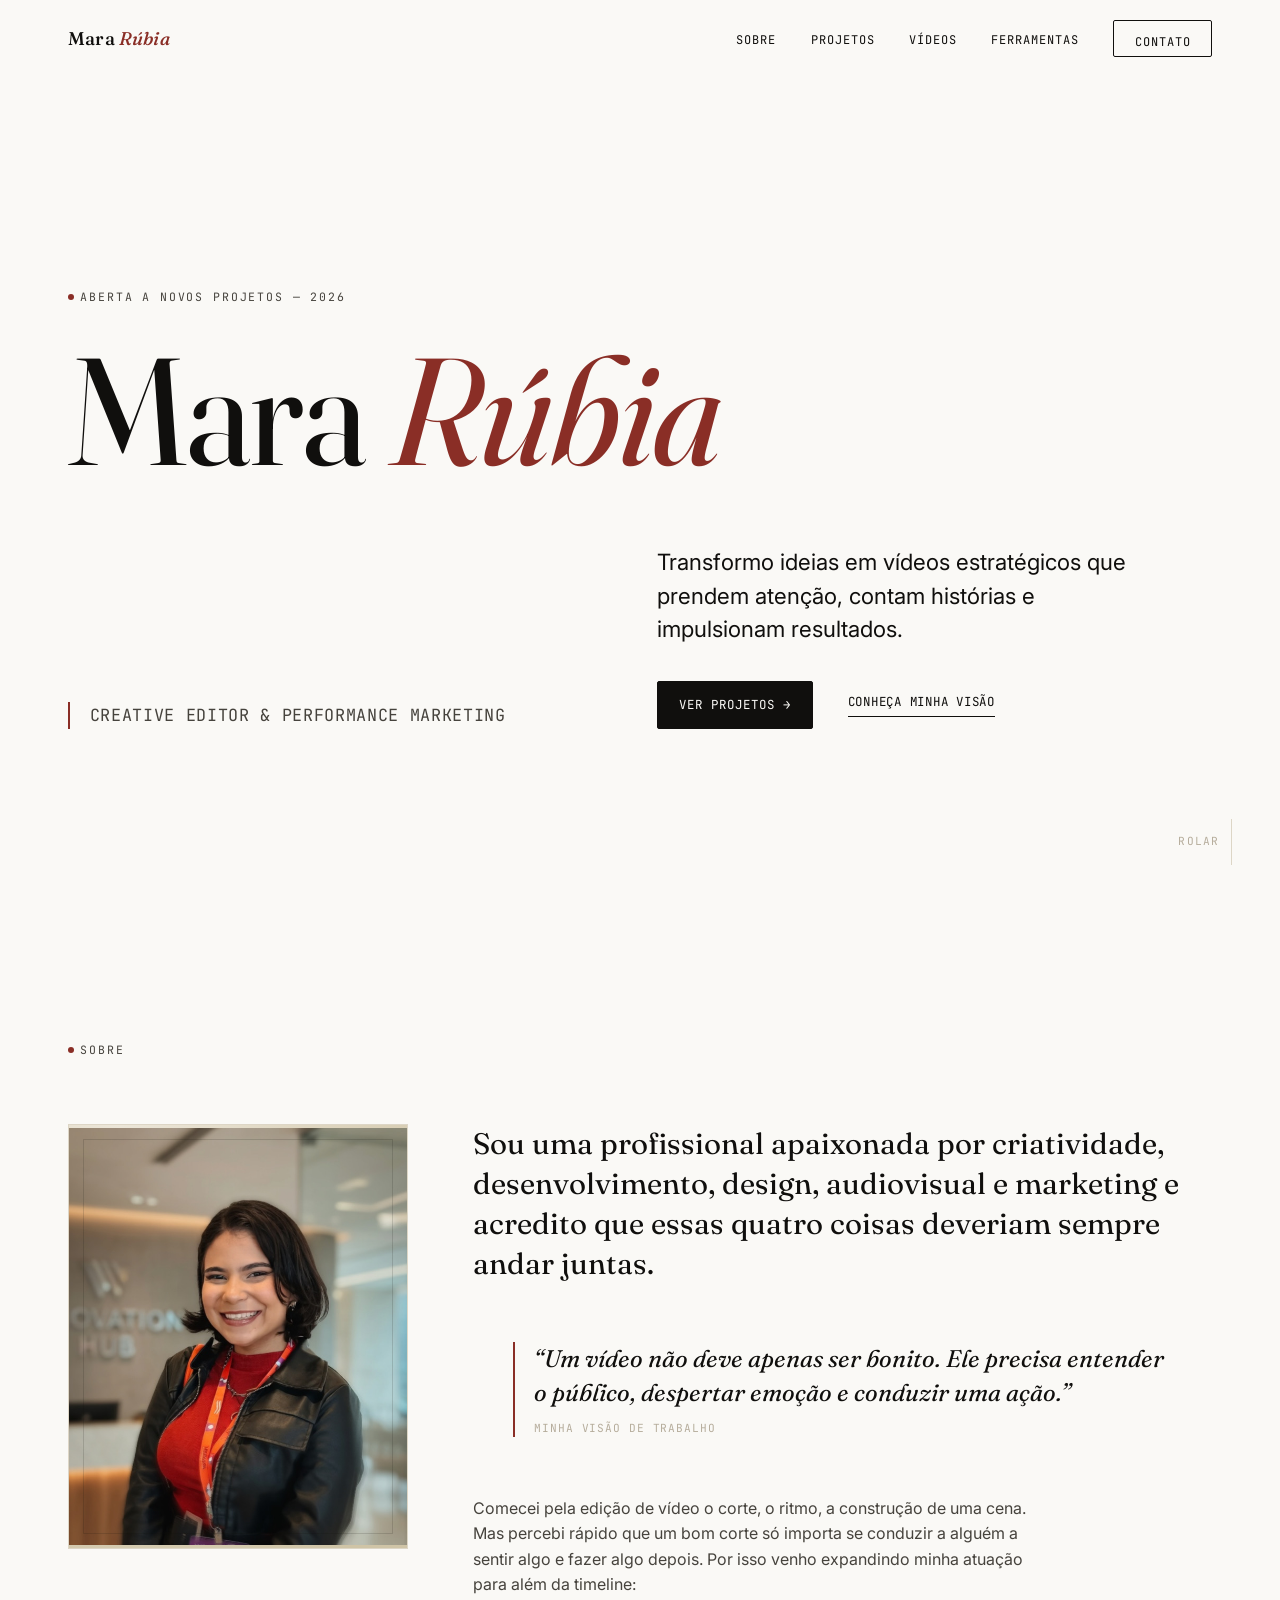
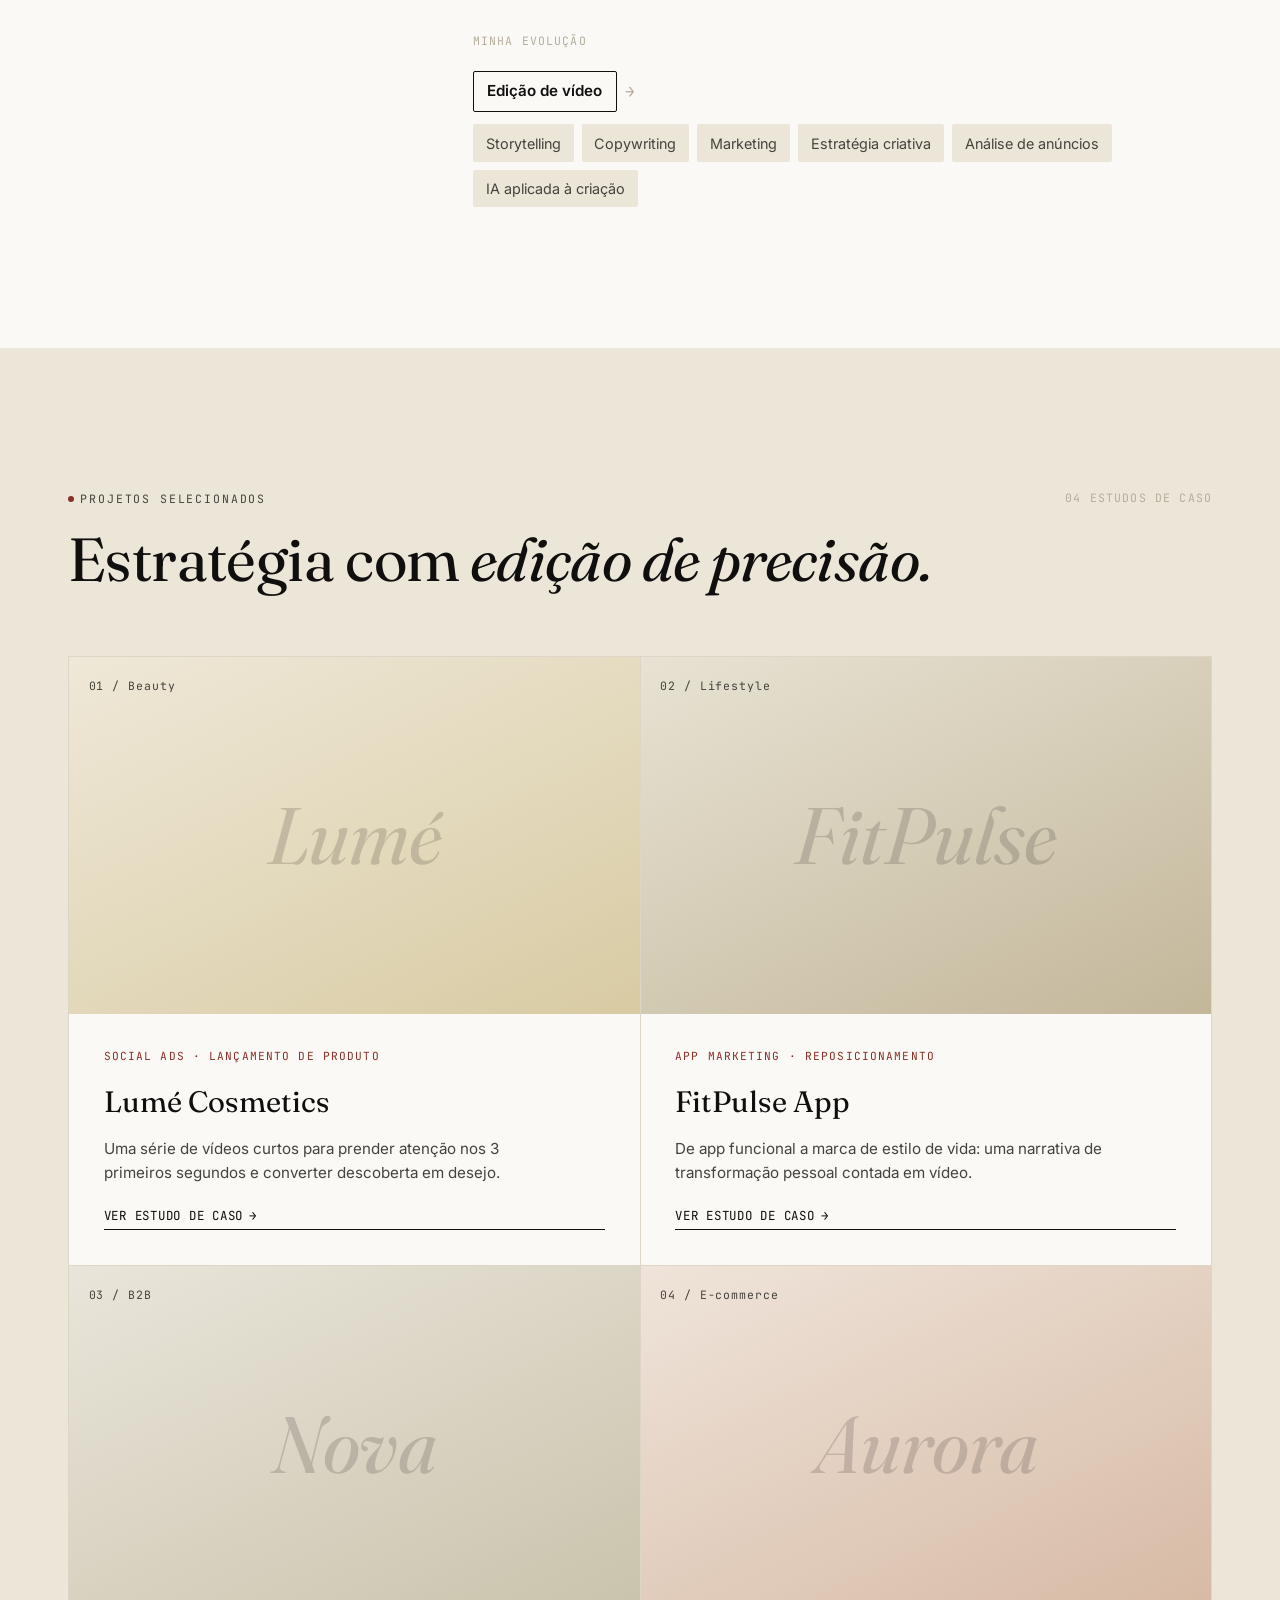
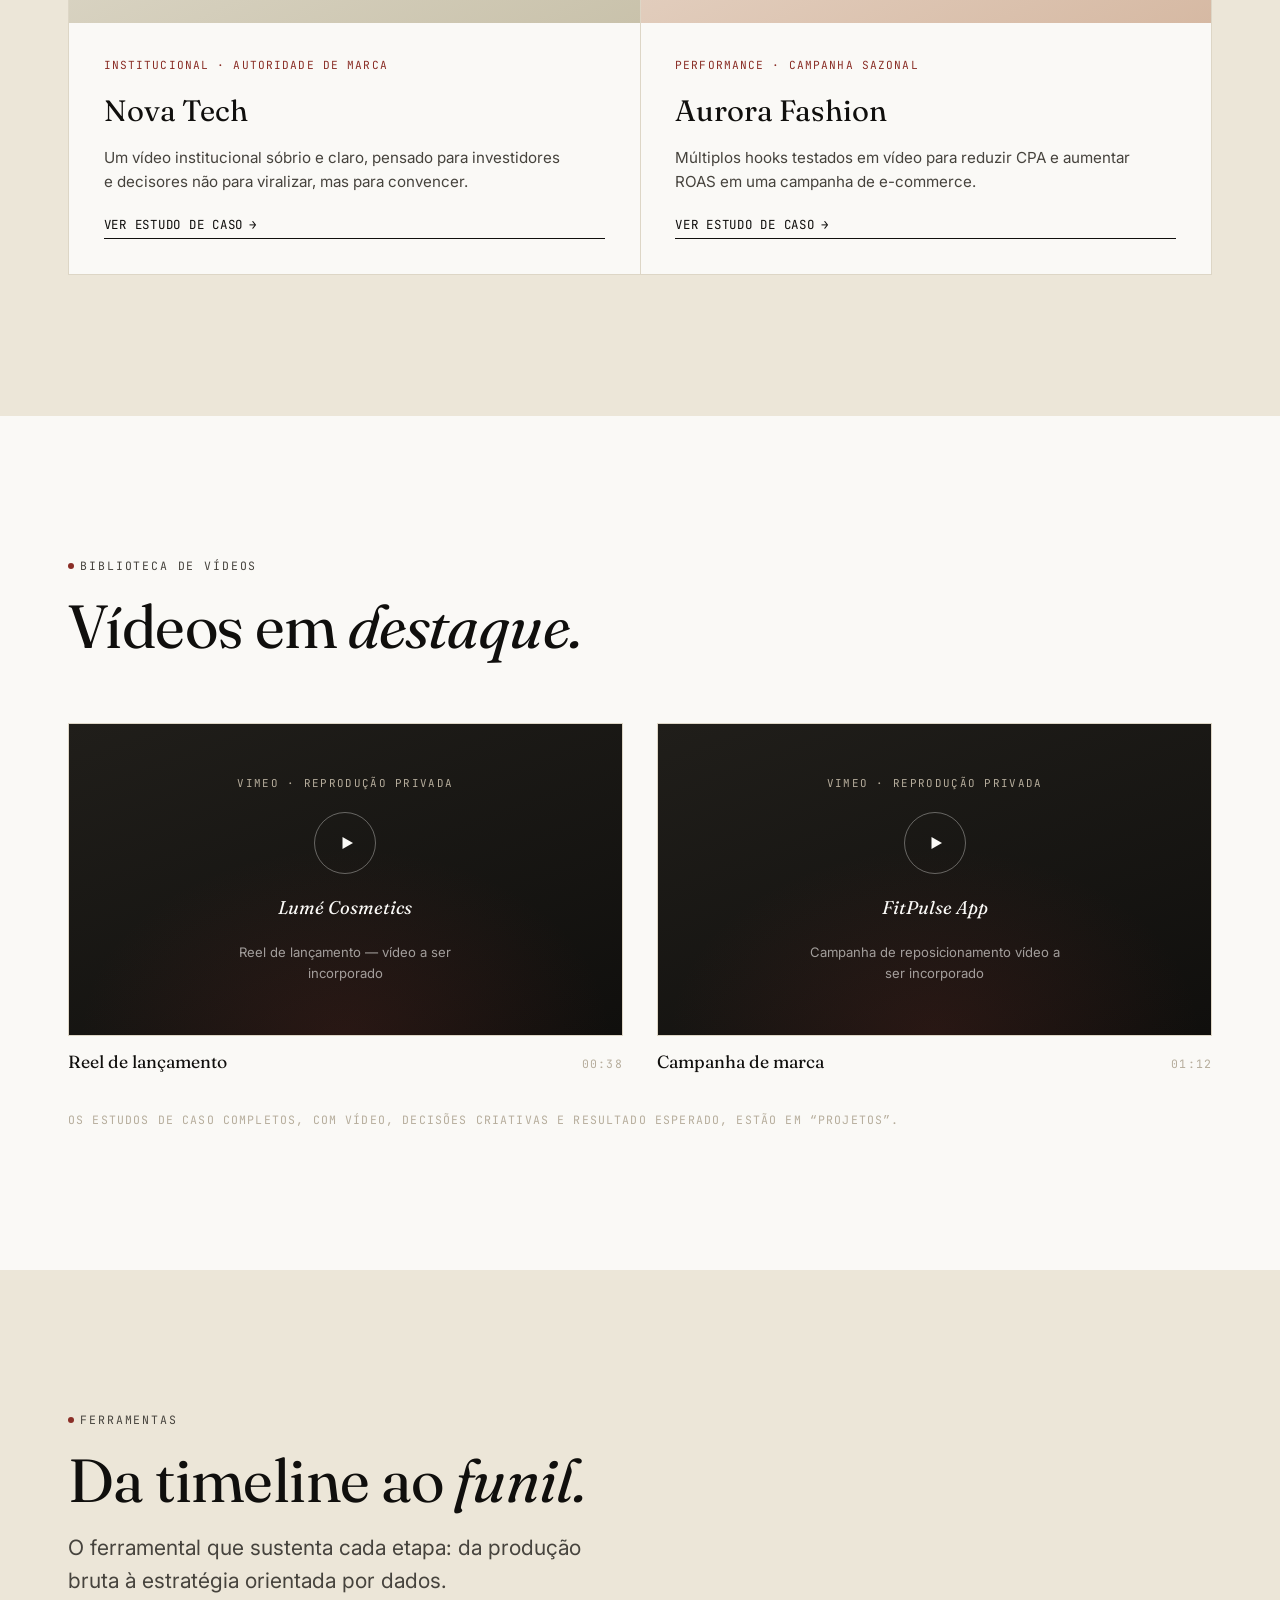
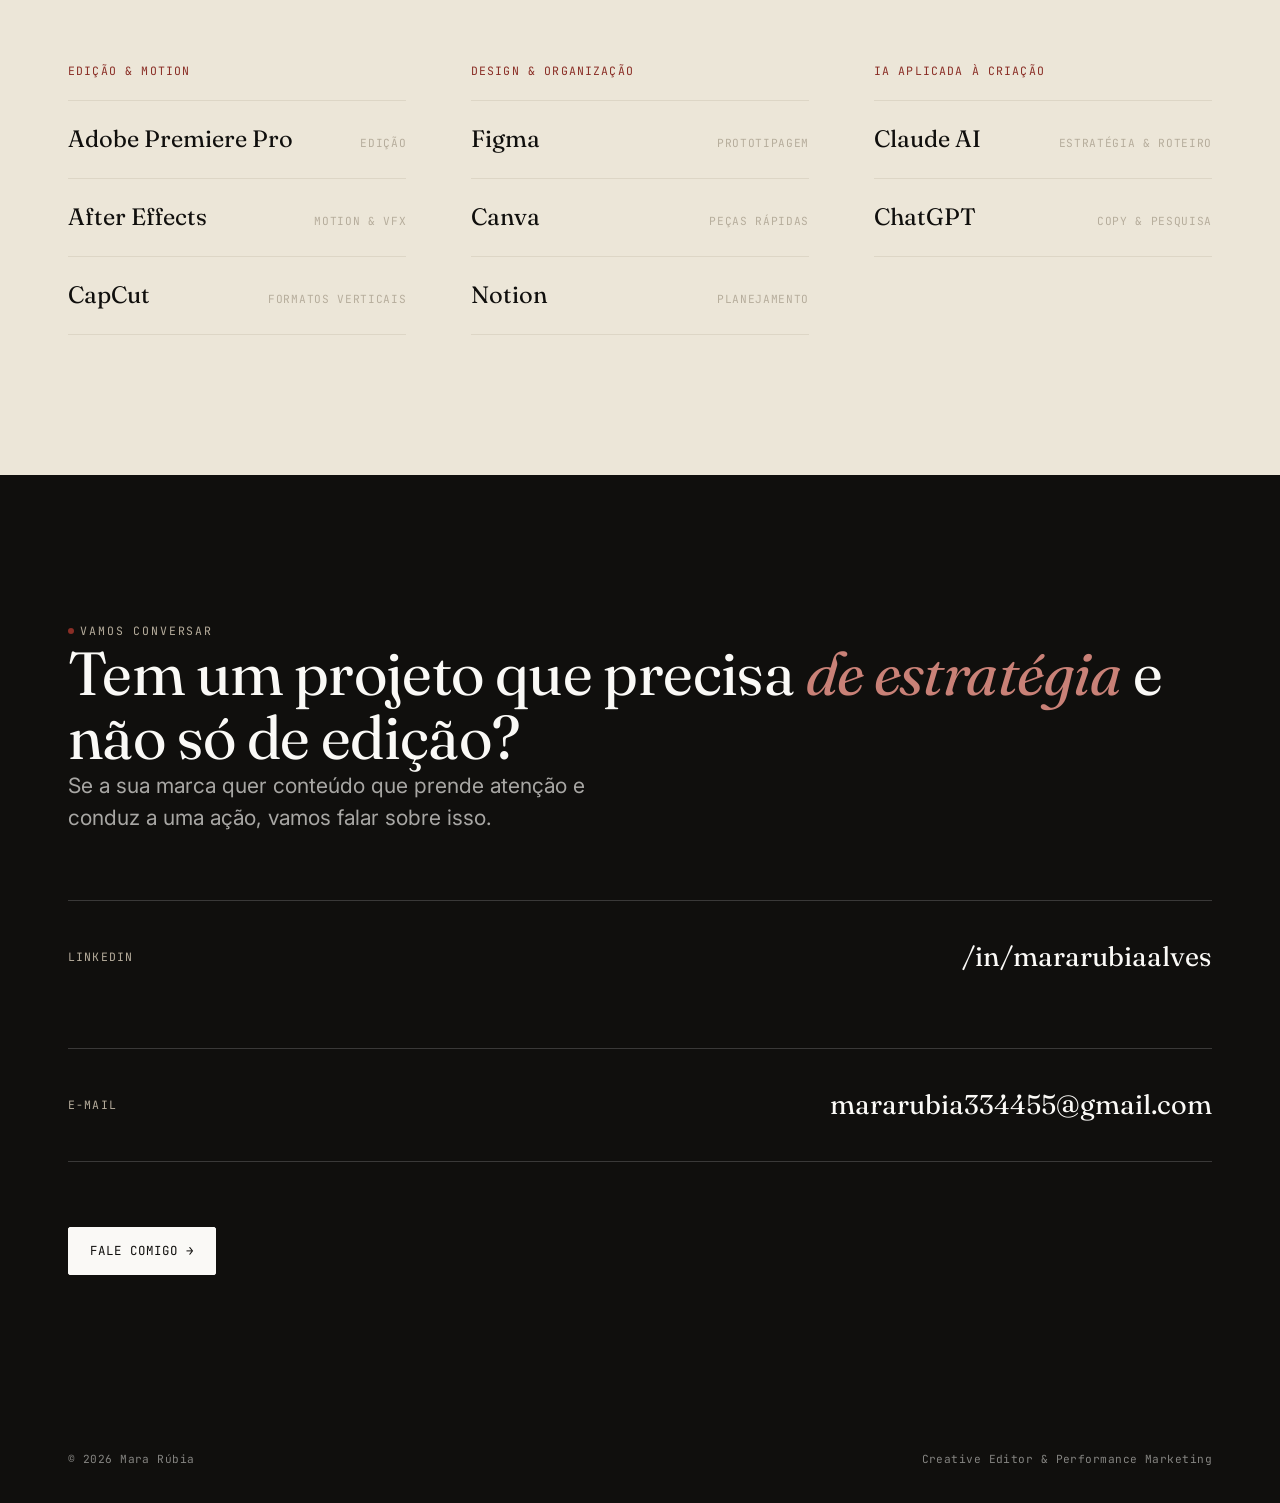
==== commit f1780fc5: "Update index.html" ====
--- a/index.html
+++ b/index.html
@@ -254,10 +254,10 @@
           </div>
 
           <div class="video-library__item">
-            <div class="video-embed" data-embed-type="youtube" data-embed-id="1216581344" data-embed-title="FitPulse App — Campanha de reposicionamento">
+            <div class="video-embed" data-embed-type="vimeo" data-embed-id="1216583316" data-embed-title="FitPulse App — Campanha de reposicionamento">
               <div class="video-embed__frame">
                 <div class="video-embed__poster">
-                  <span class="video-embed__badge">YouTube · Não listado</span>
+                  <span class="video-embed__badge">Vimeo · Reprodução privada</span>
                   <button class="video-embed__play" type="button" aria-label="Reproduzir vídeo: FitPulse App — Campanha de reposicionamento">
                     <svg viewBox="0 0 24 24" aria-hidden="true"><path d="M6 4l14 8-14 8V4z"/></svg>
                   </button>
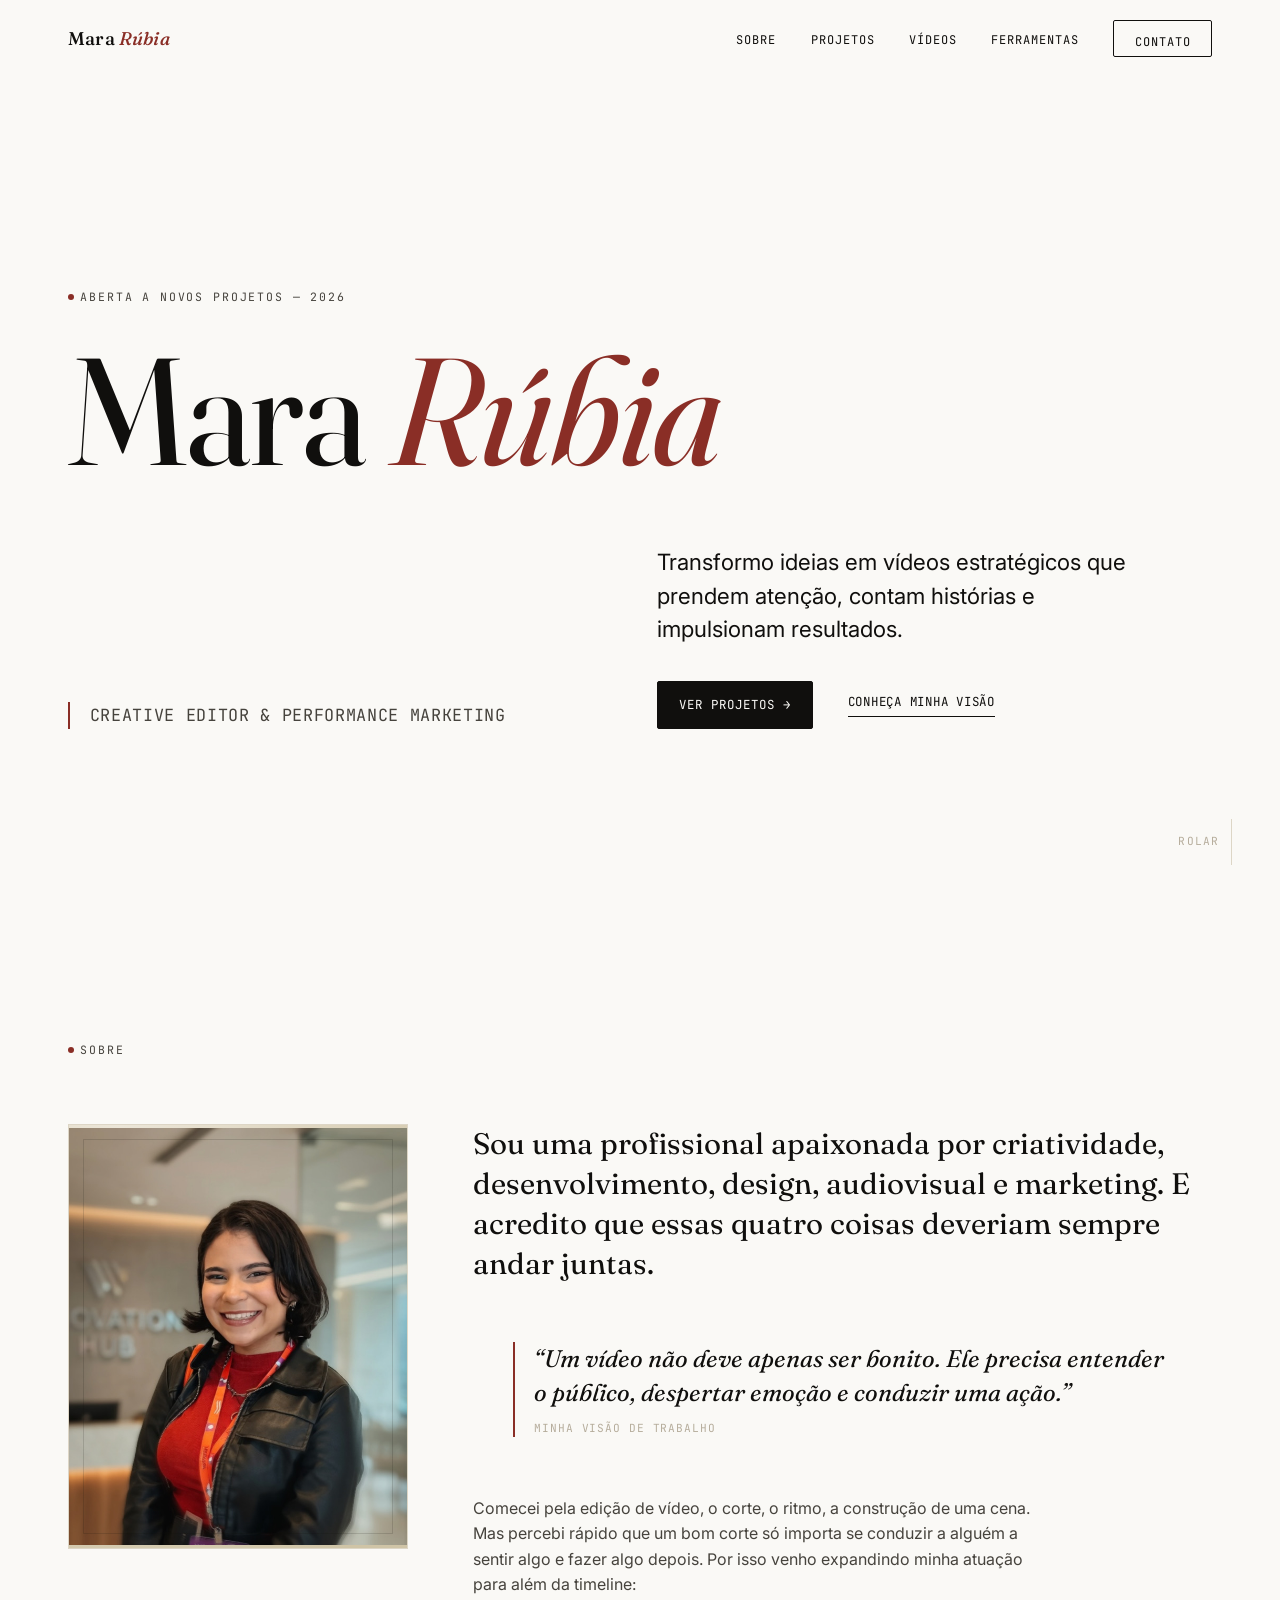
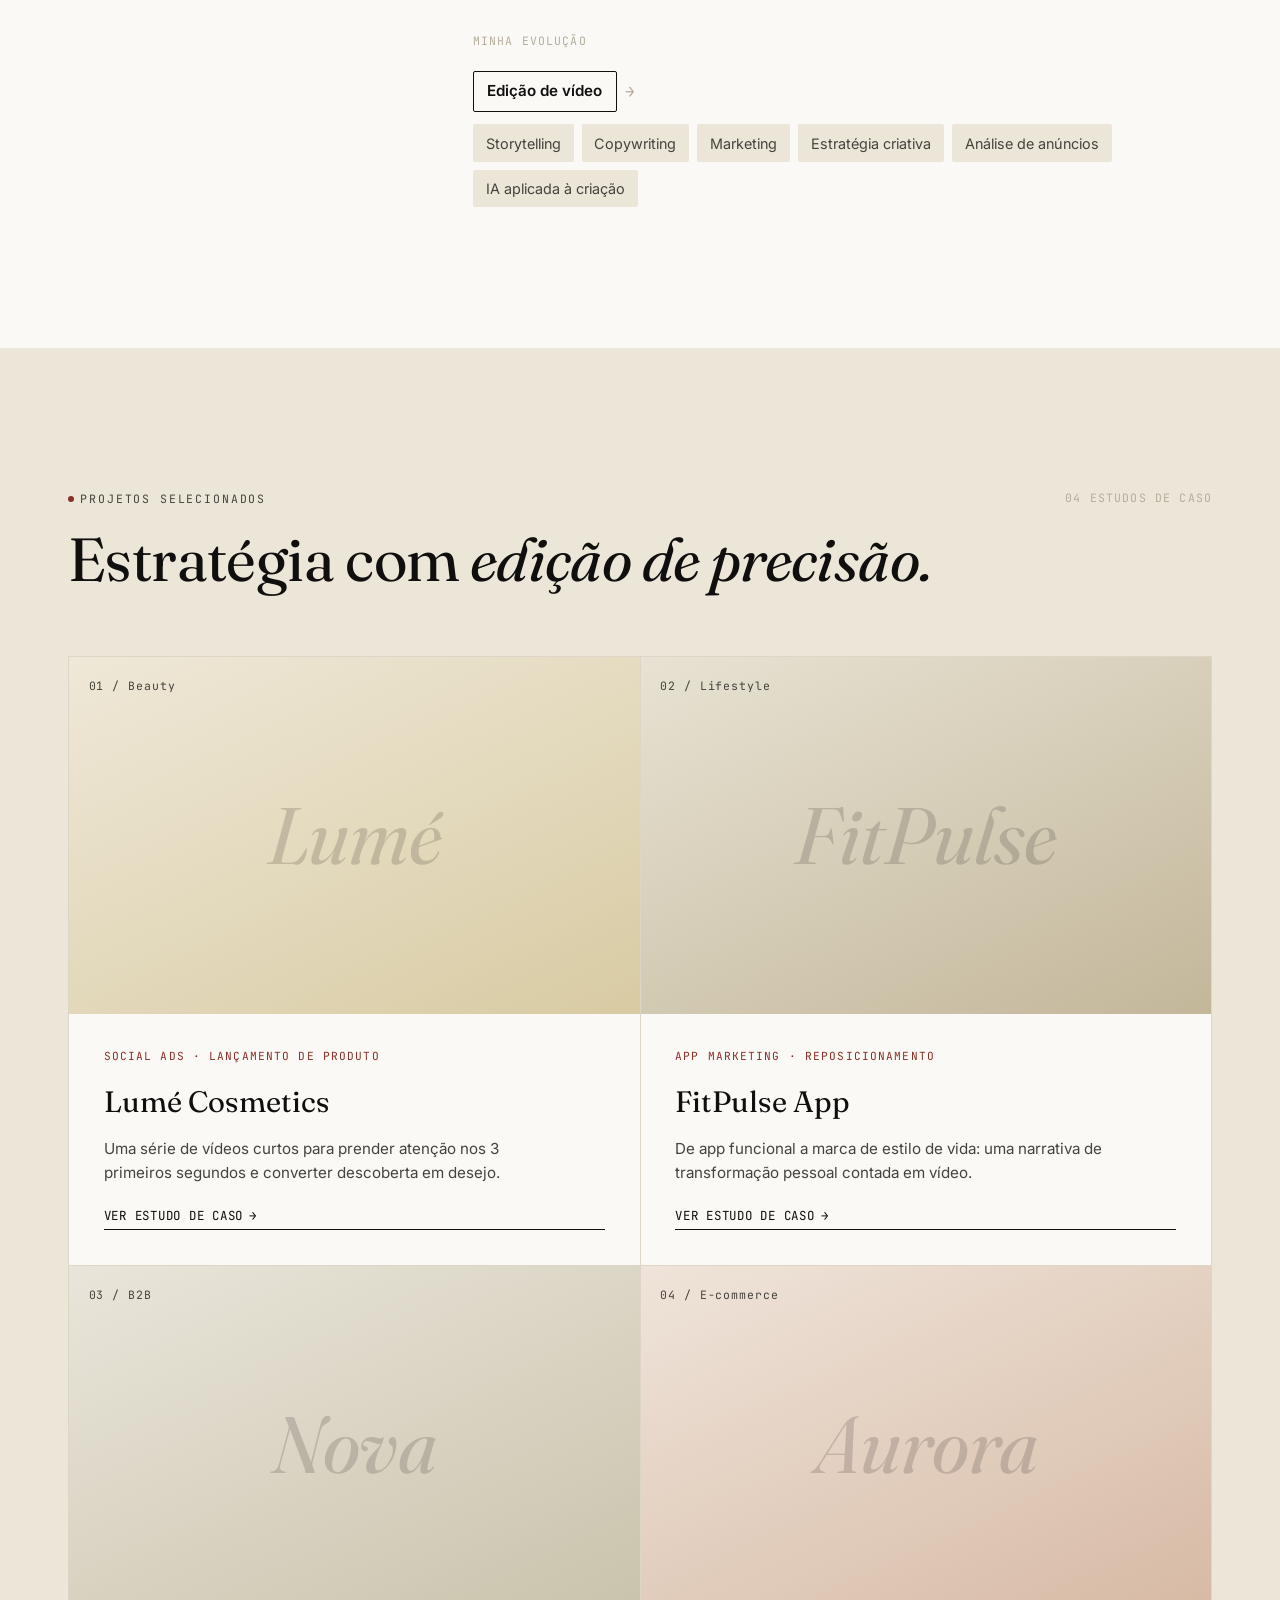
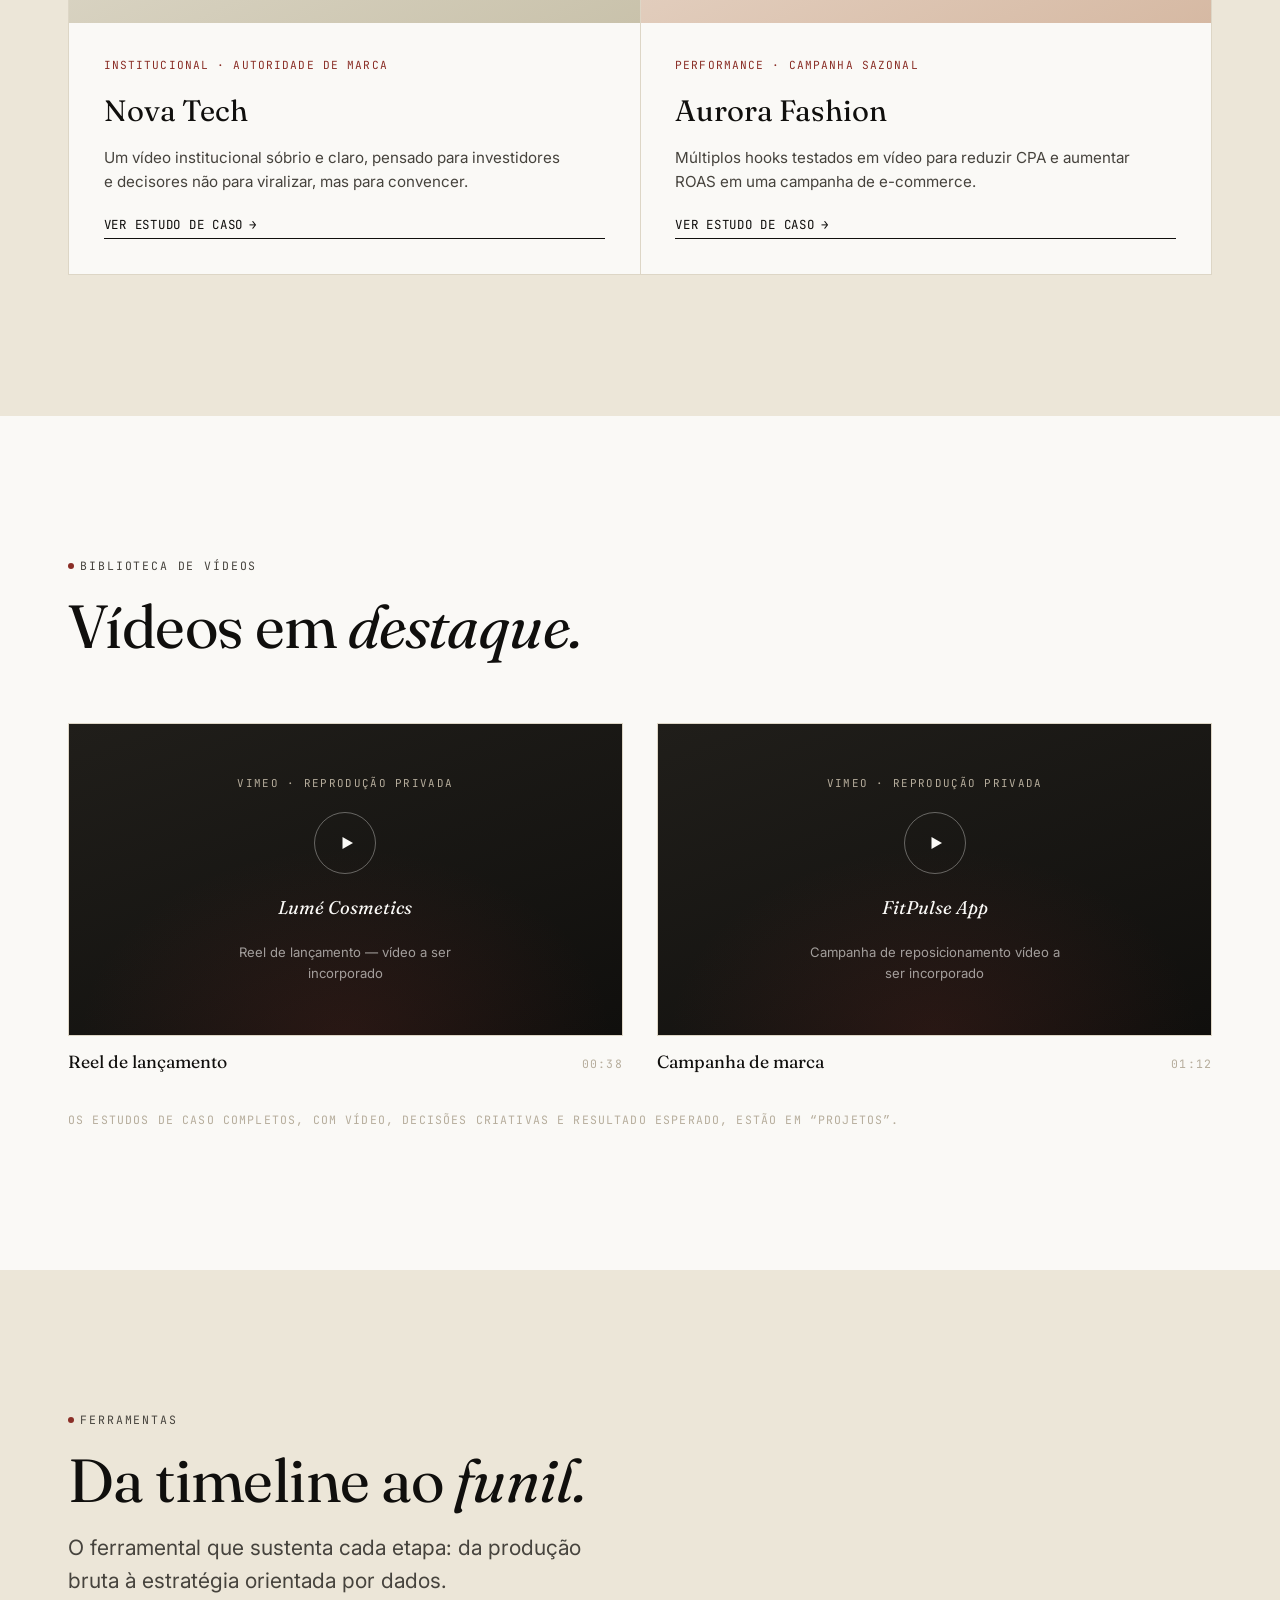
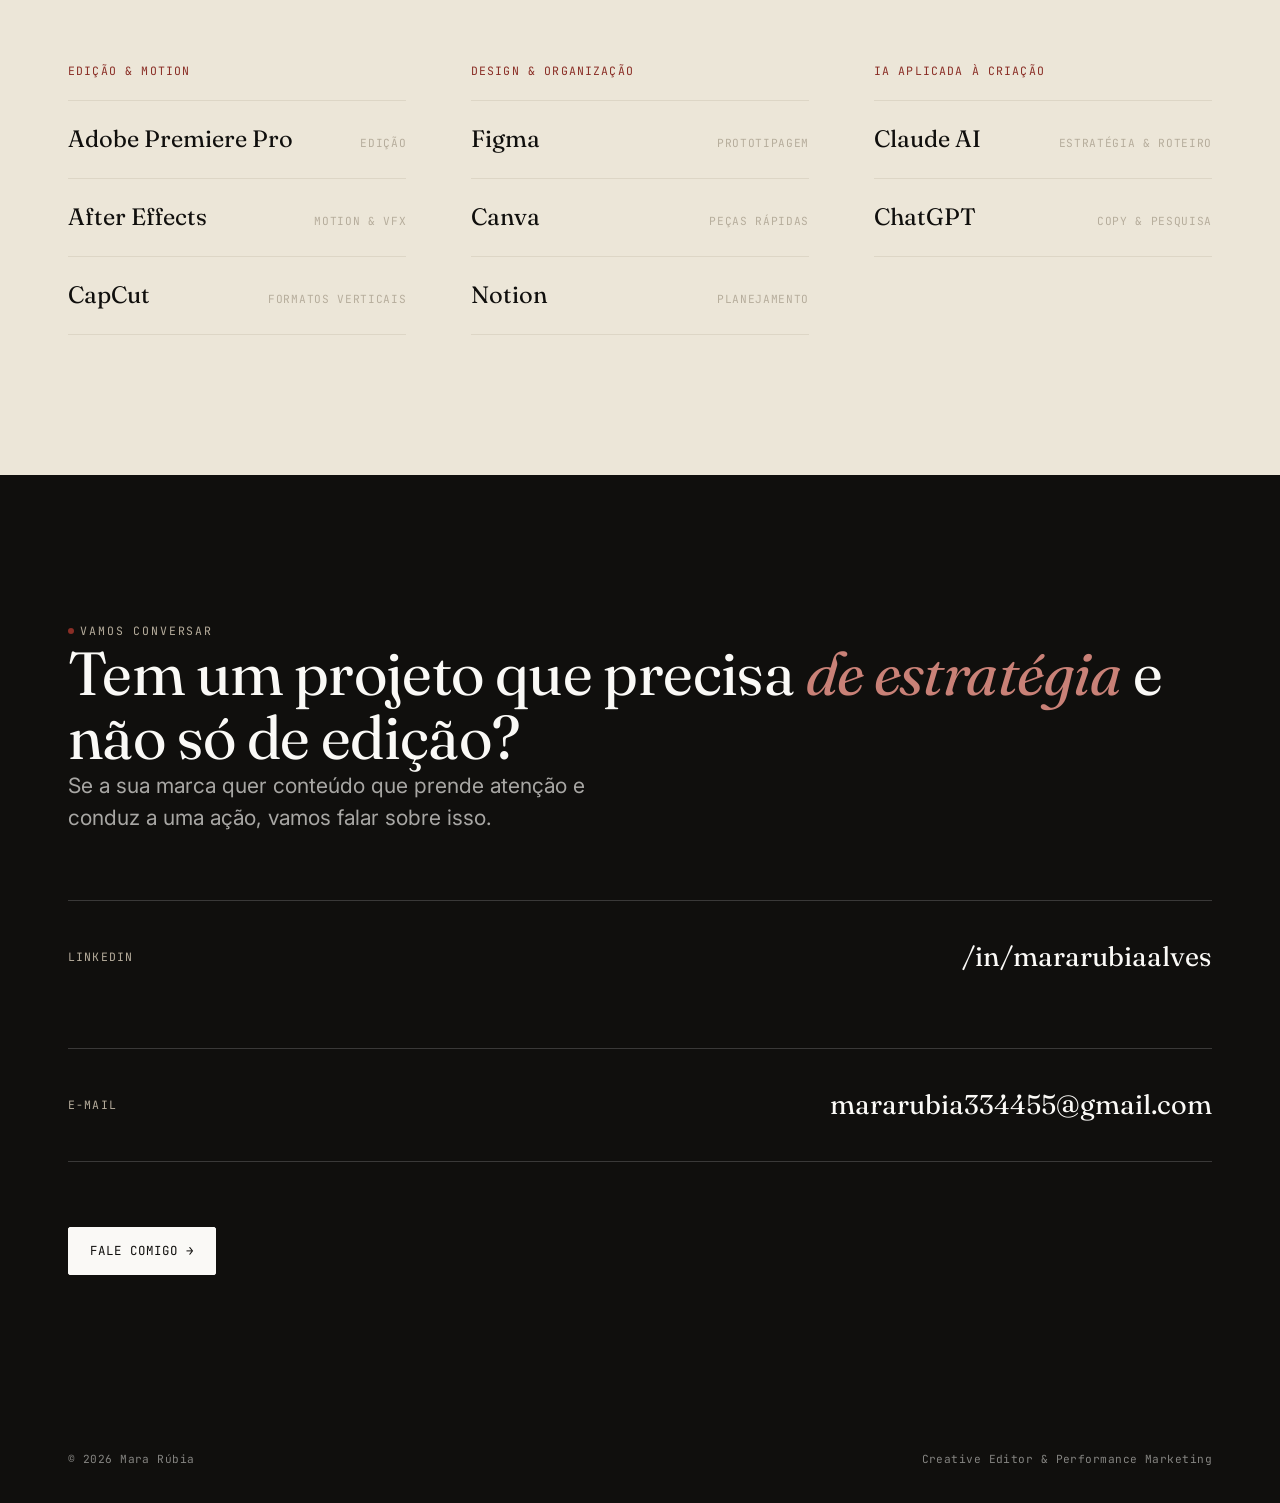
==== commit 0a57bc5c: "Improve text in the about section of index.html Refine text for clarity and flow in the about sectio" ====
--- a/index.html
+++ b/index.html
@@ -110,8 +110,8 @@
 
           <div class="about__body">
             <p class="about__intro reveal">
-              Sou uma profissional apaixonada por criatividade, desenvolvimento, design, audiovisual e marketing
-              e acredito que essas quatro coisas deveriam sempre andar juntas.
+              Sou uma profissional apaixonada por criatividade, desenvolvimento, design, audiovisual e marketing.
+              E acredito que essas quatro coisas deveriam sempre andar juntas.
             </p>
 
             <blockquote class="about__quote reveal">
@@ -121,7 +121,7 @@
             </blockquote>
 
             <p class="reveal" style="max-width: 58ch; color: var(--ink-soft);">
-              Comecei pela edição de vídeo o corte, o ritmo, a construção de uma cena. Mas percebi
+              Comecei pela edição de vídeo, o corte, o ritmo, a construção de uma cena. Mas percebi
               rápido que um bom corte só importa se conduzir a alguém a sentir algo e fazer algo depois.
               Por isso venho expandindo minha atuação para além da timeline:
             </p>
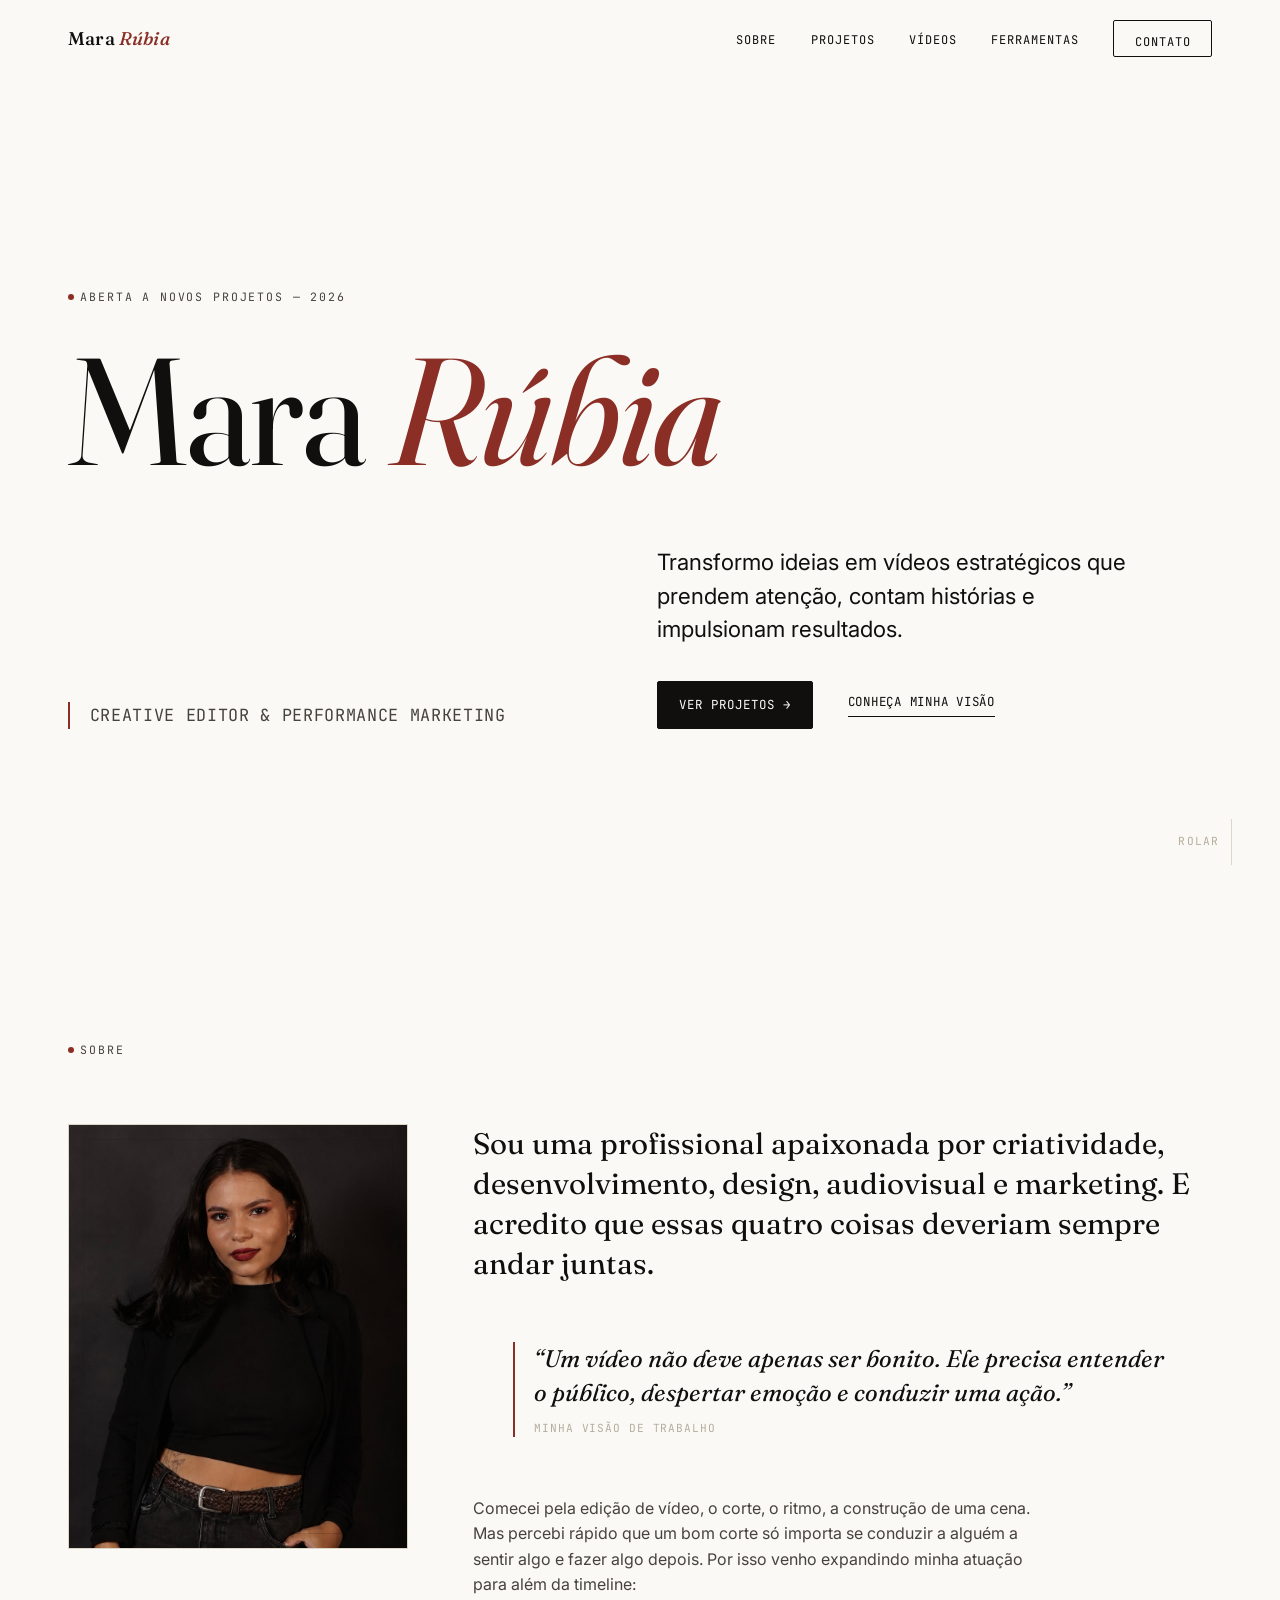
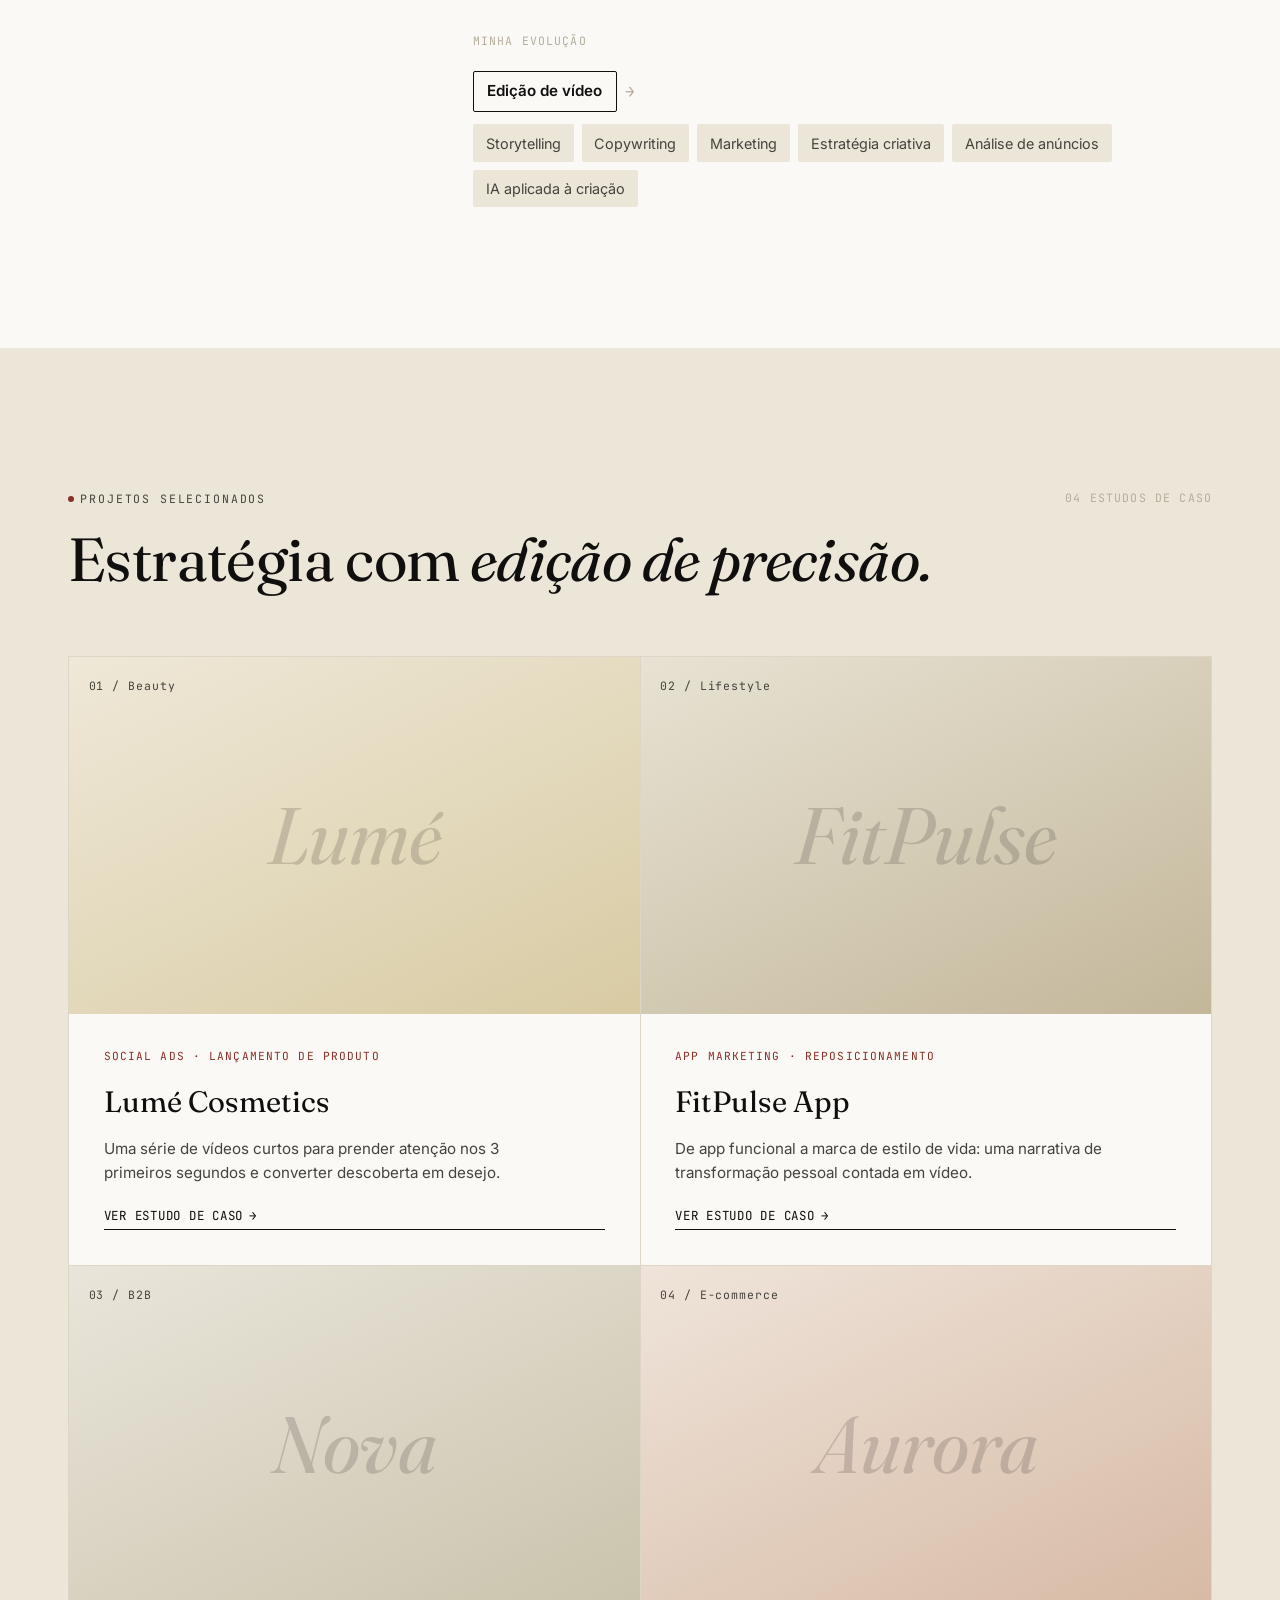
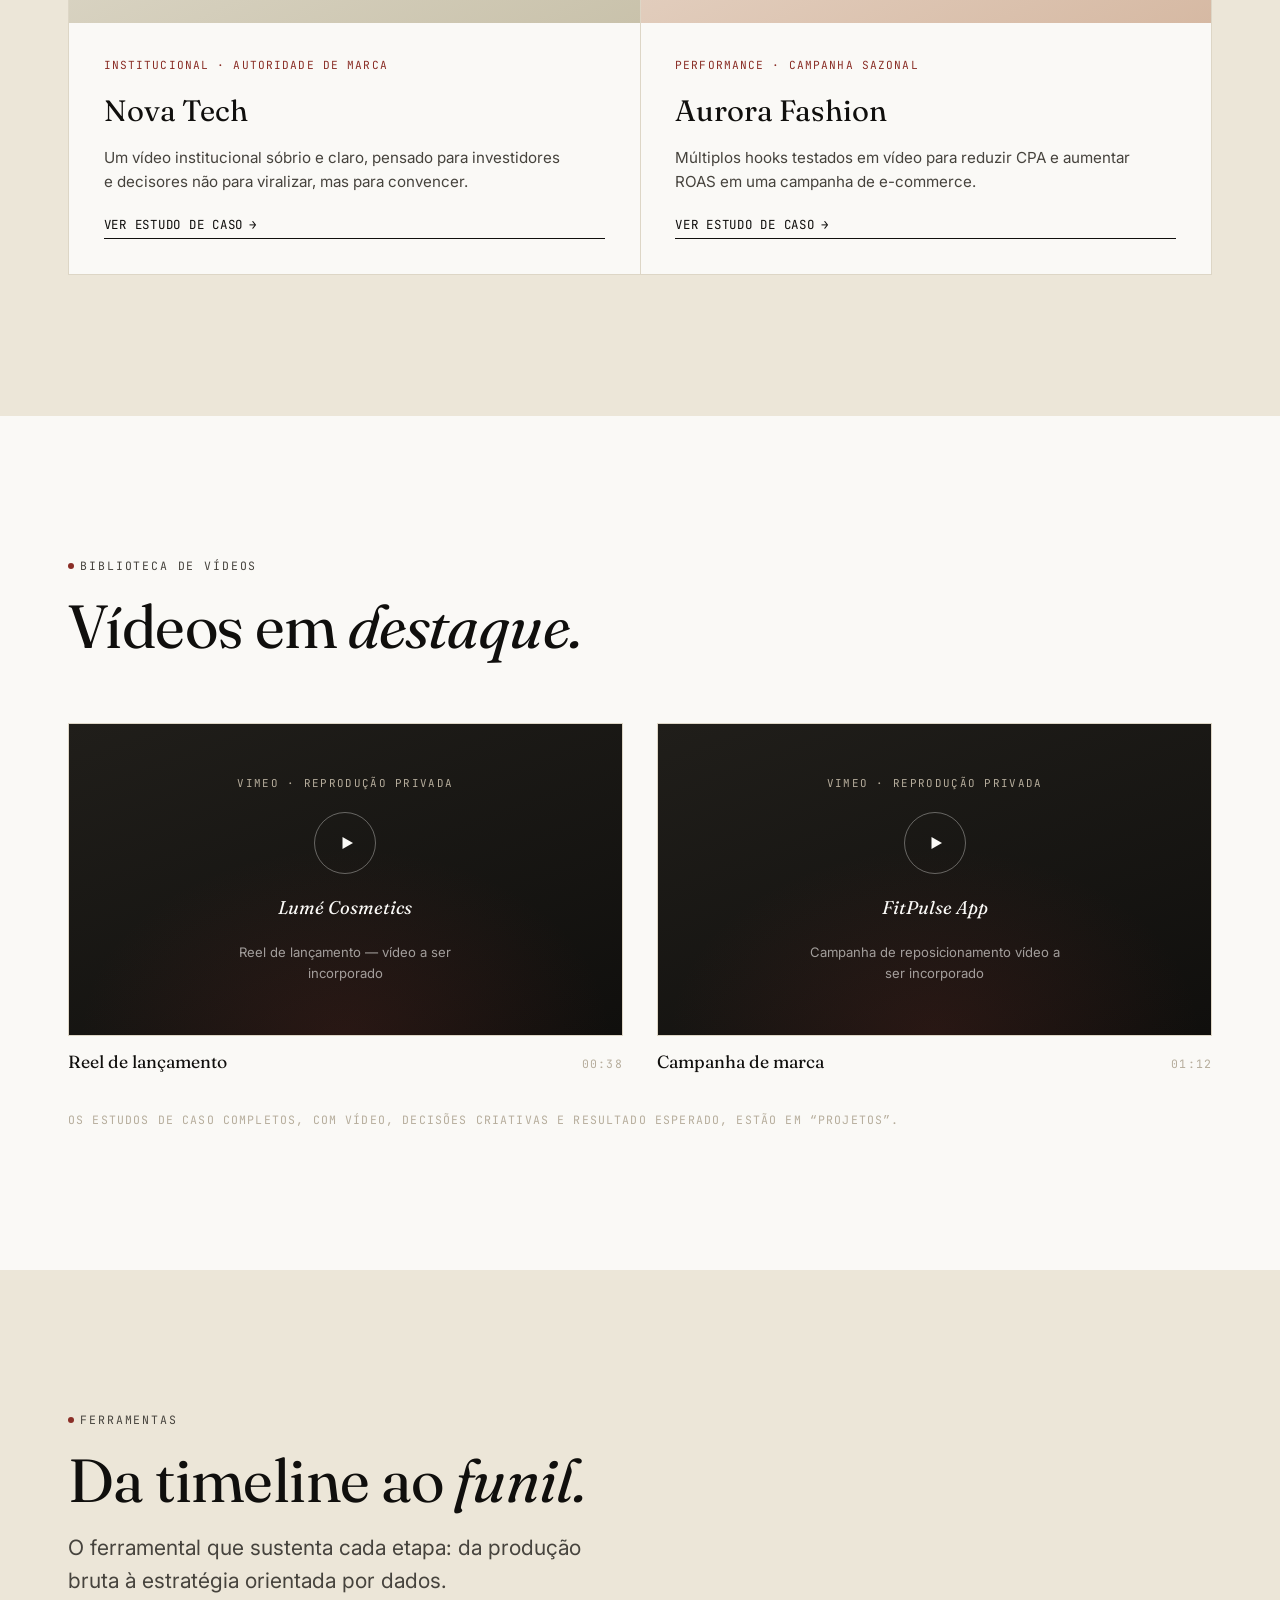
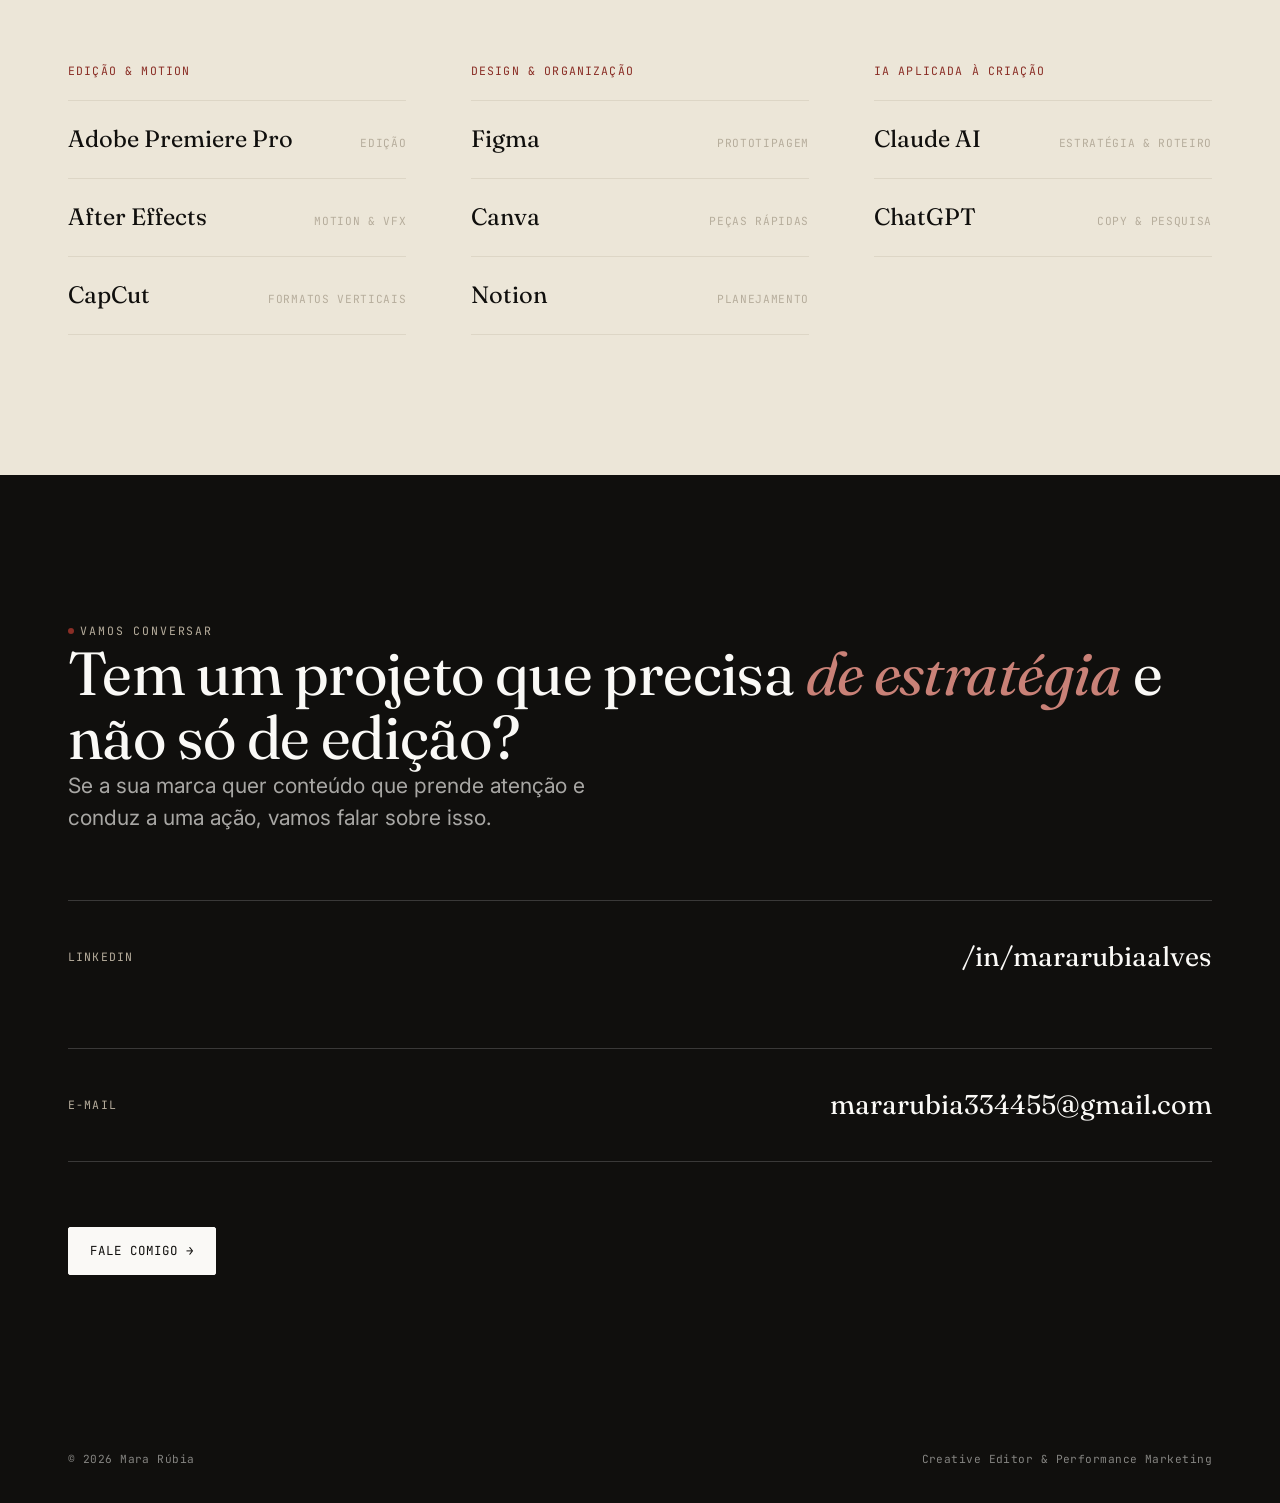
==== commit de4c3b00: "Update index.html" ====
--- a/index.html
+++ b/index.html
@@ -105,7 +105,7 @@
 
         <div class="about__grid">
           <figure class="about__portrait">
-            <img src="IMG_3848.JPEG" alt="Foto de perfil de Mara Rúbia" class="about__img" />
+            <img src="IMG_4523.PNG" alt="Foto de perfil de Mara Rúbia" class="about__img" />
           </figure>
 
           <div class="about__body">
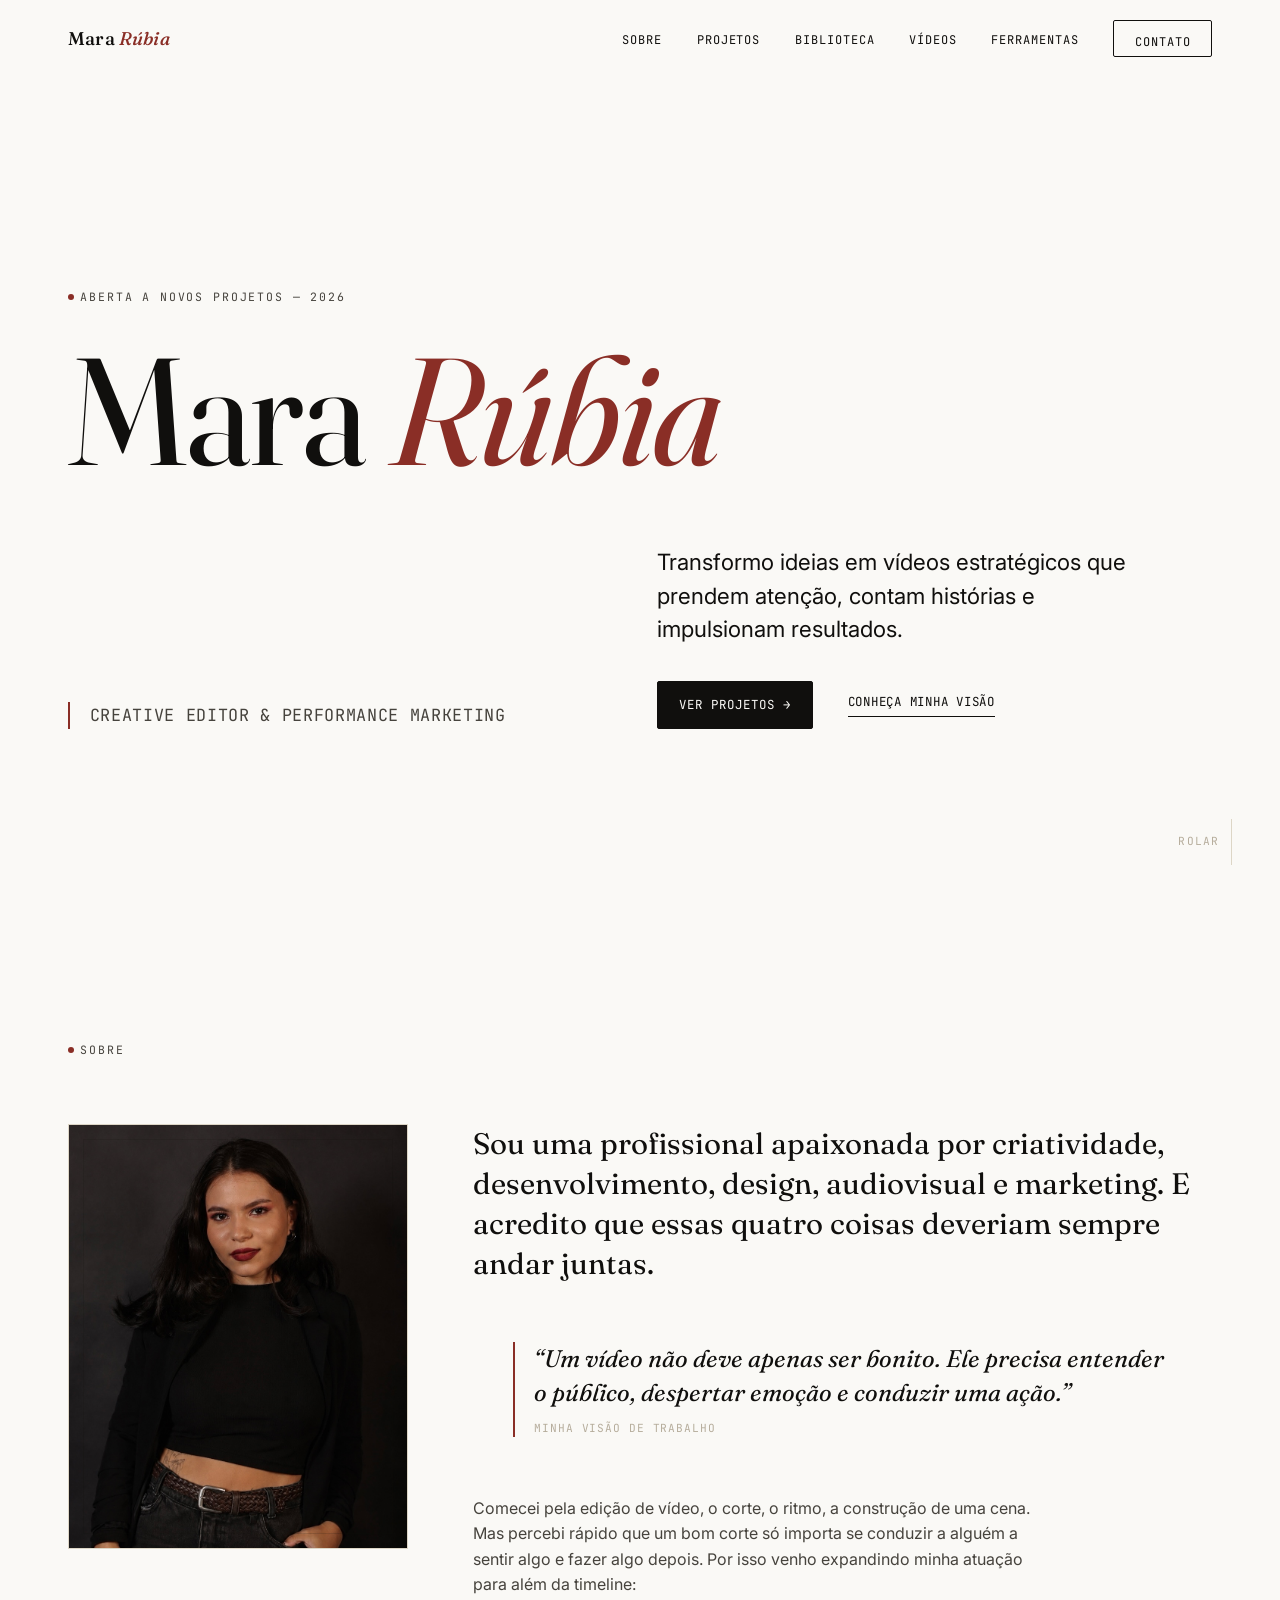
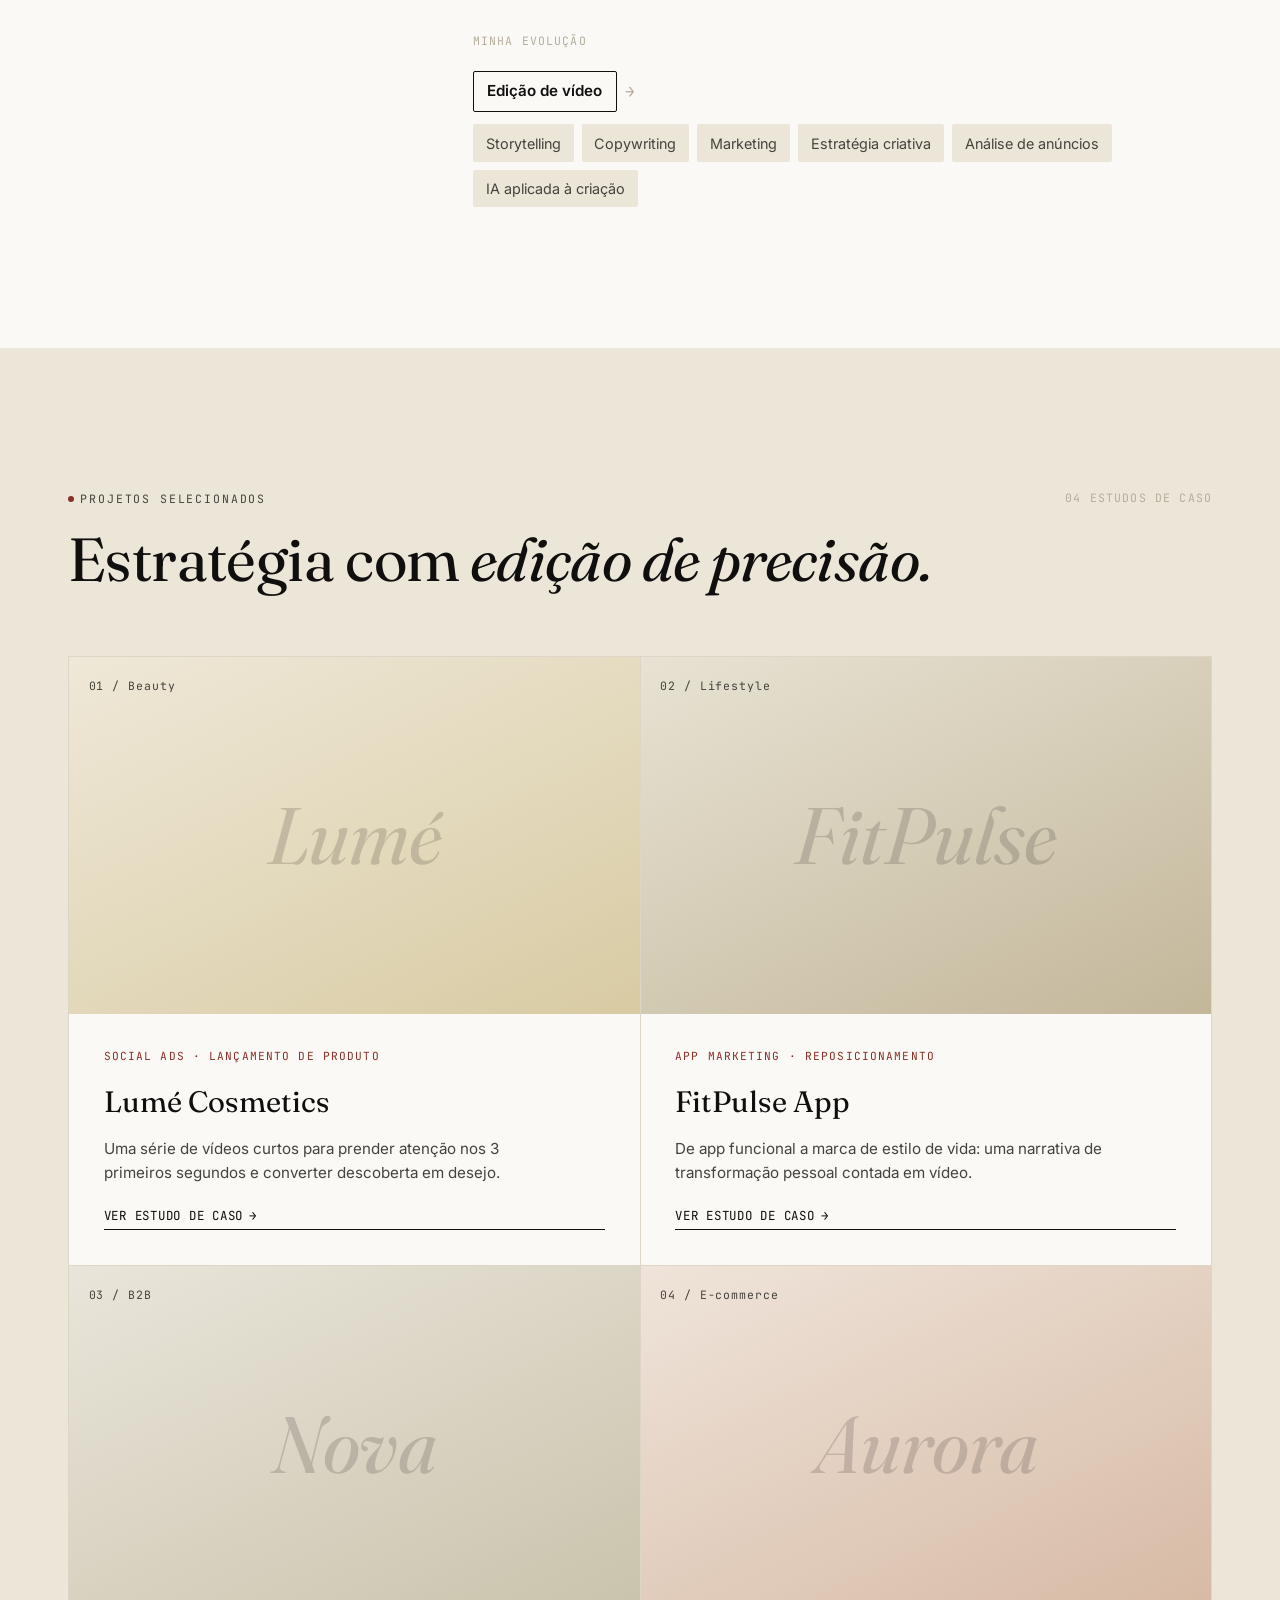
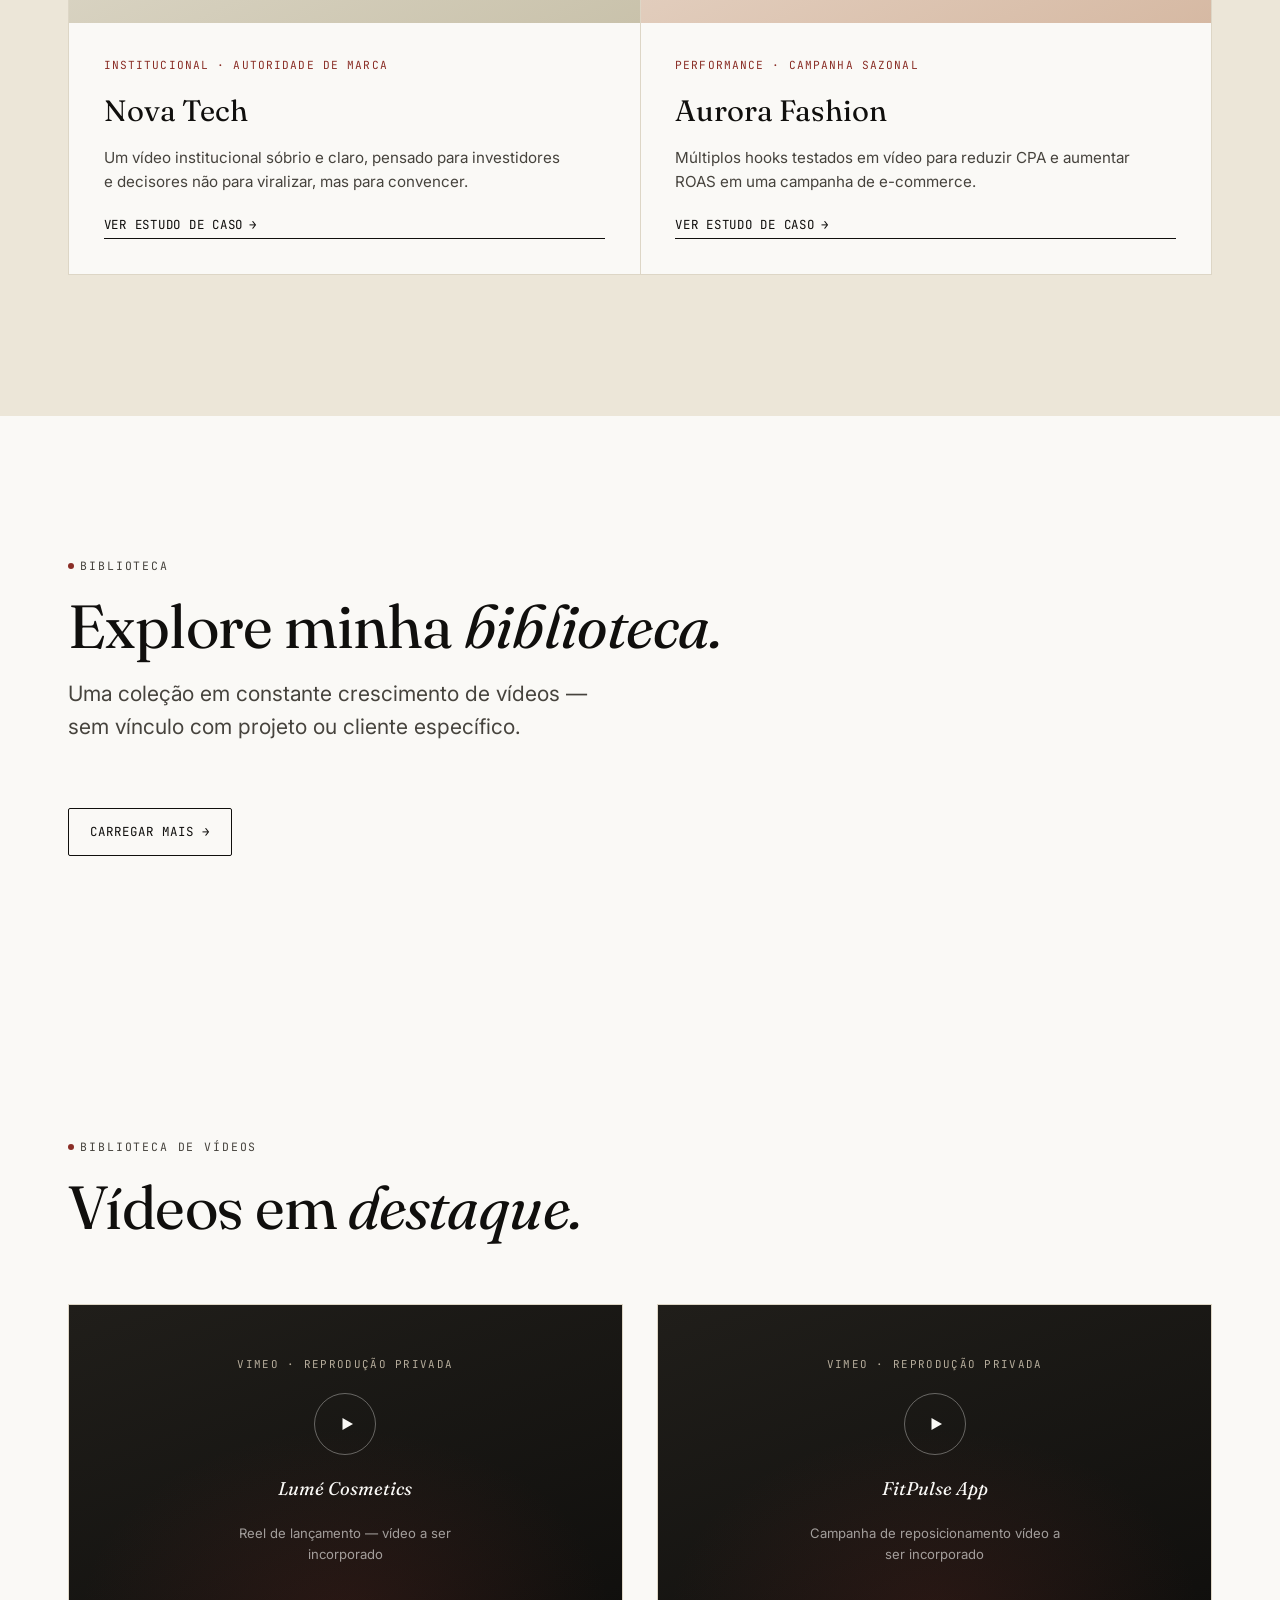
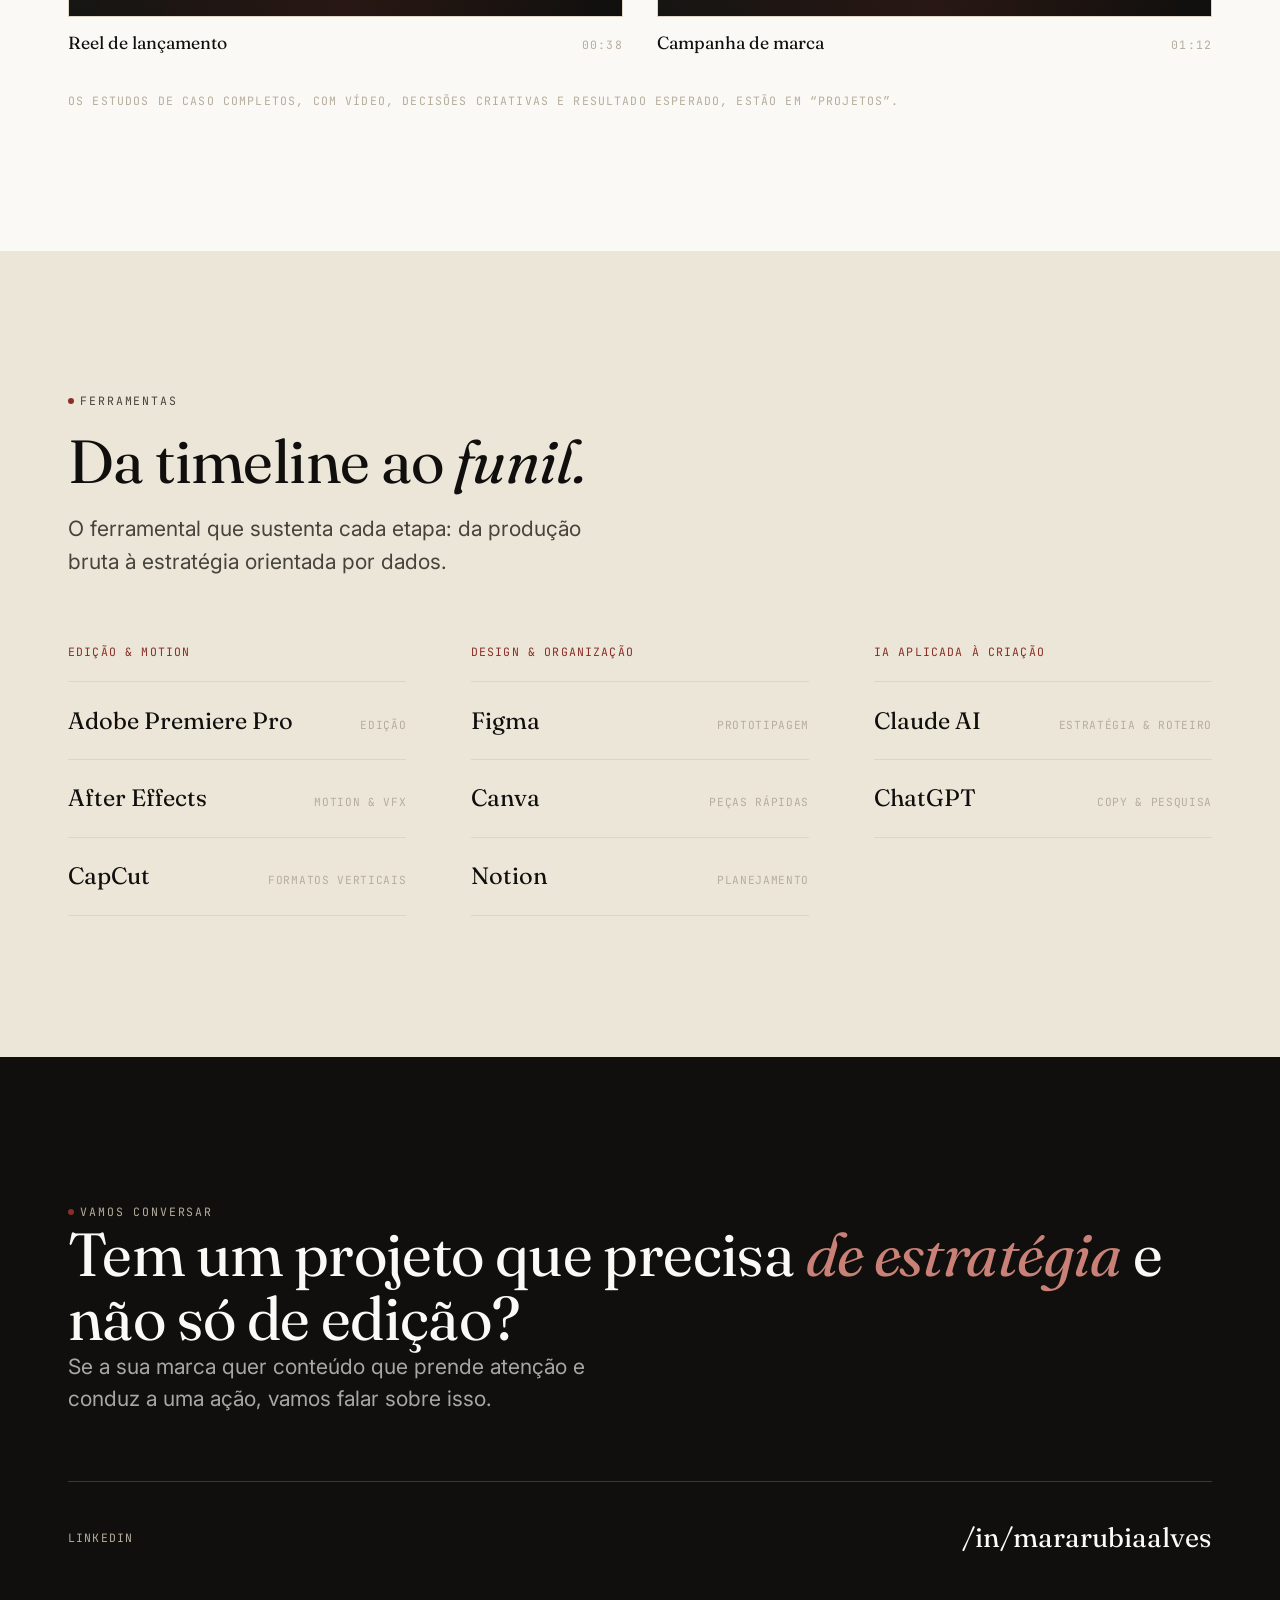
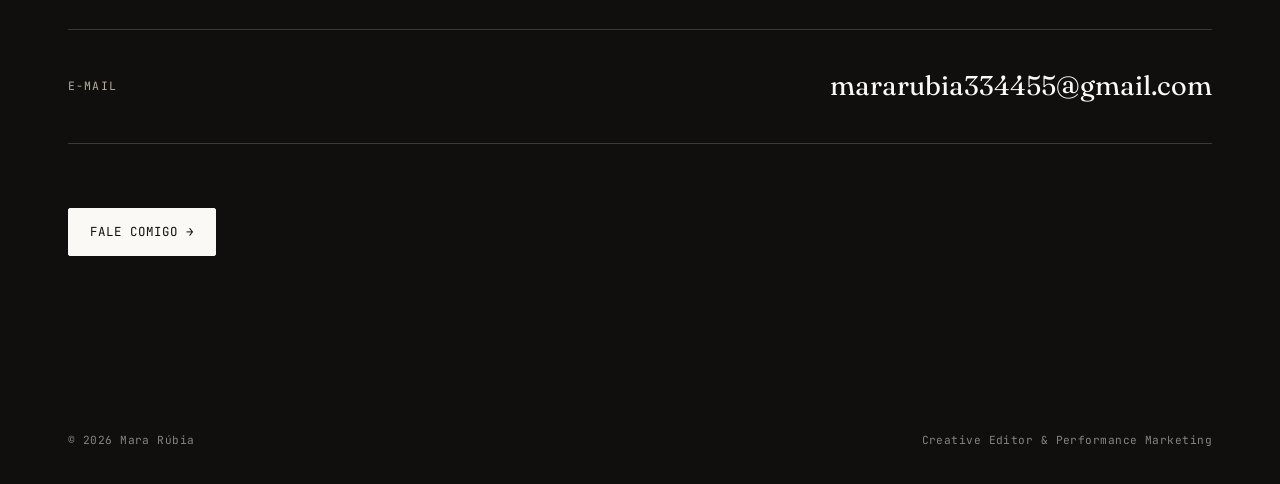
==== commit 92475744: "Add Biblioteca section with load more functionality Added a new section for 'Biblioteca' with conten" ====
--- a/index.html
+++ b/index.html
@@ -33,6 +33,7 @@
         <ul>
           <li><a href="#sobre">Sobre</a></li>
           <li><a href="#projetos">Projetos</a></li>
+          <li><a href="#biblioteca">Biblioteca</a></li>
           <li><a href="#videos">Vídeos</a></li>
           <li><a href="#ferramentas">Ferramentas</a></li>
           <li><a href="#contato" class="btn btn-ghost">Contato</a></li>
@@ -49,6 +50,7 @@
     <ul>
       <li><a href="#sobre">Sobre</a></li>
       <li><a href="#projetos">Projetos</a></li>
+      <li><a href="#biblioteca">Biblioteca</a></li>
       <li><a href="#videos">Vídeos</a></li>
       <li><a href="#ferramentas">Ferramentas</a></li>
       <li><a href="#contato">Contato</a></li>
@@ -223,6 +225,37 @@
       </div>
     </section>
 
+<!-- ==========================================================
+     BIBLIOTECA
+     ========================================================== -->
+<section class="section" id="biblioteca">
+  <div class="container">
+    <div class="section-head reveal">
+      <p class="eyebrow"><span class="eyebrow__dot" aria-hidden="true"></span> Biblioteca</p>
+      <h2 class="display-2">Explore minha <em class="italic">biblioteca.</em></h2>
+      <p class="lede">Uma coleção em constante crescimento de vídeos — sem vínculo com projeto ou cliente específico.</p>
+    </div>
+
+    <div class="library-grid reveal" data-library-grid></div>
+
+    <div class="library-load-more">
+      <button class="btn btn-ghost" type="button" data-library-load-more>
+        Carregar mais <span class="btn-arrow" aria-hidden="true">→</span>
+      </button>
+    </div>
+  </div>
+</section>
+
+<!-- Modal de reprodução -->
+<div class="library-modal" data-library-modal hidden>
+  <div class="library-modal__backdrop" data-library-modal-close></div>
+  <div class="library-modal__frame">
+    <button class="library-modal__close" type="button" data-library-modal-close aria-label="Fechar vídeo">✕</button>
+    <div class="library-modal__player" data-library-modal-player></div>
+  </div>
+</div>
+    
+    
     <!-- ==========================================================
          BIBLIOTECA DE VÍDEOS
          ========================================================== -->
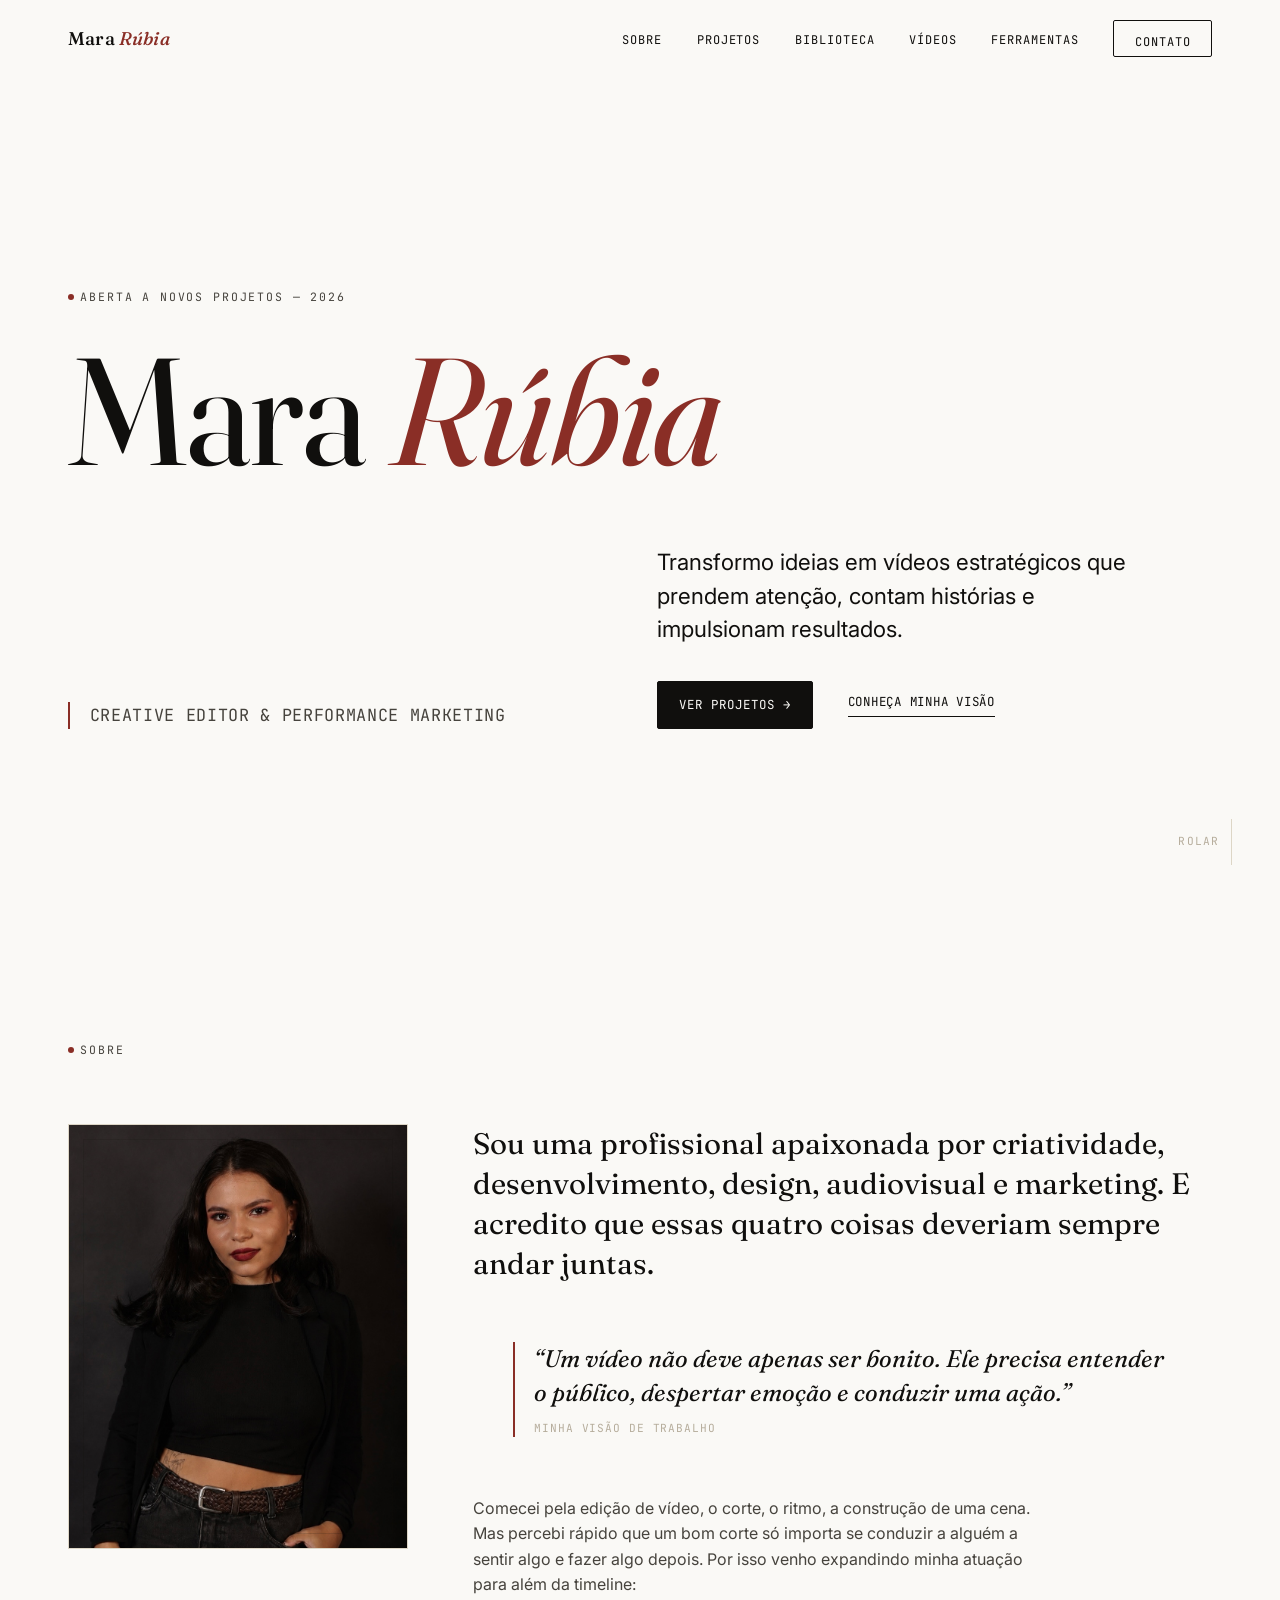
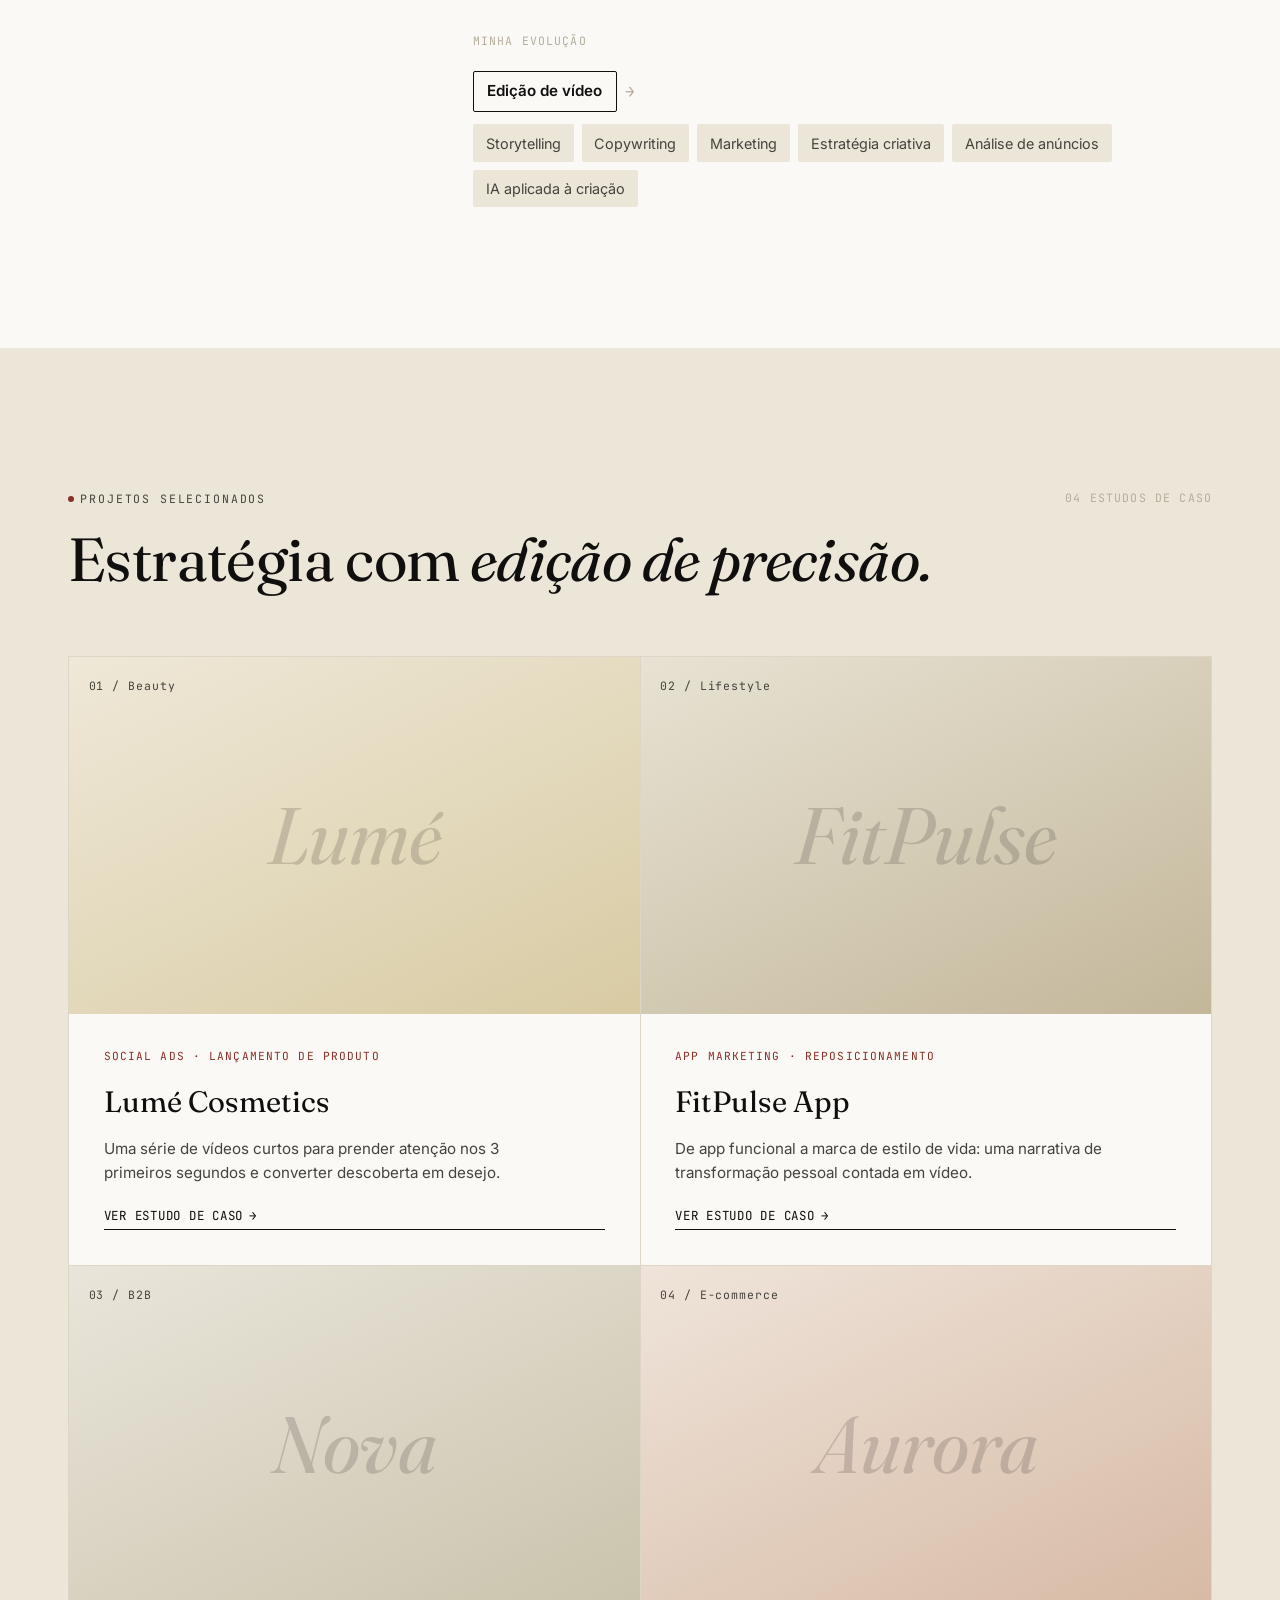
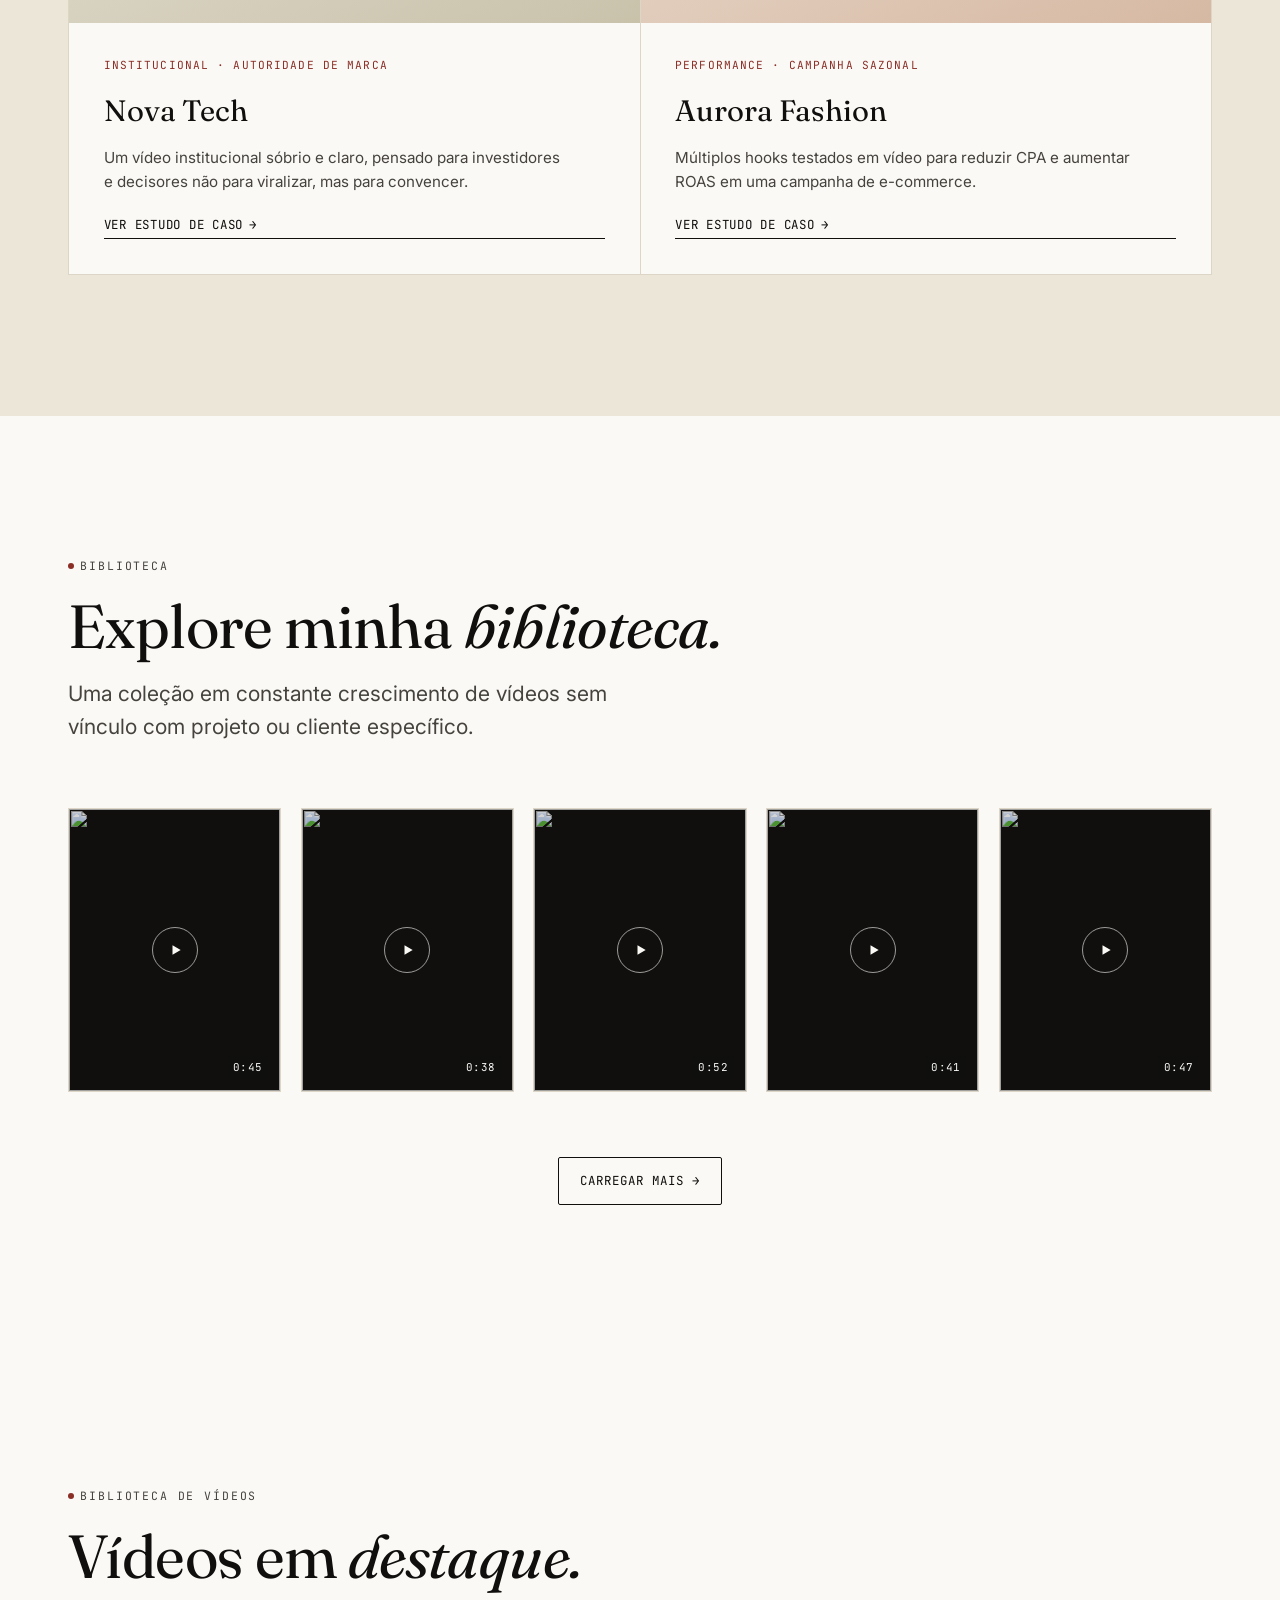
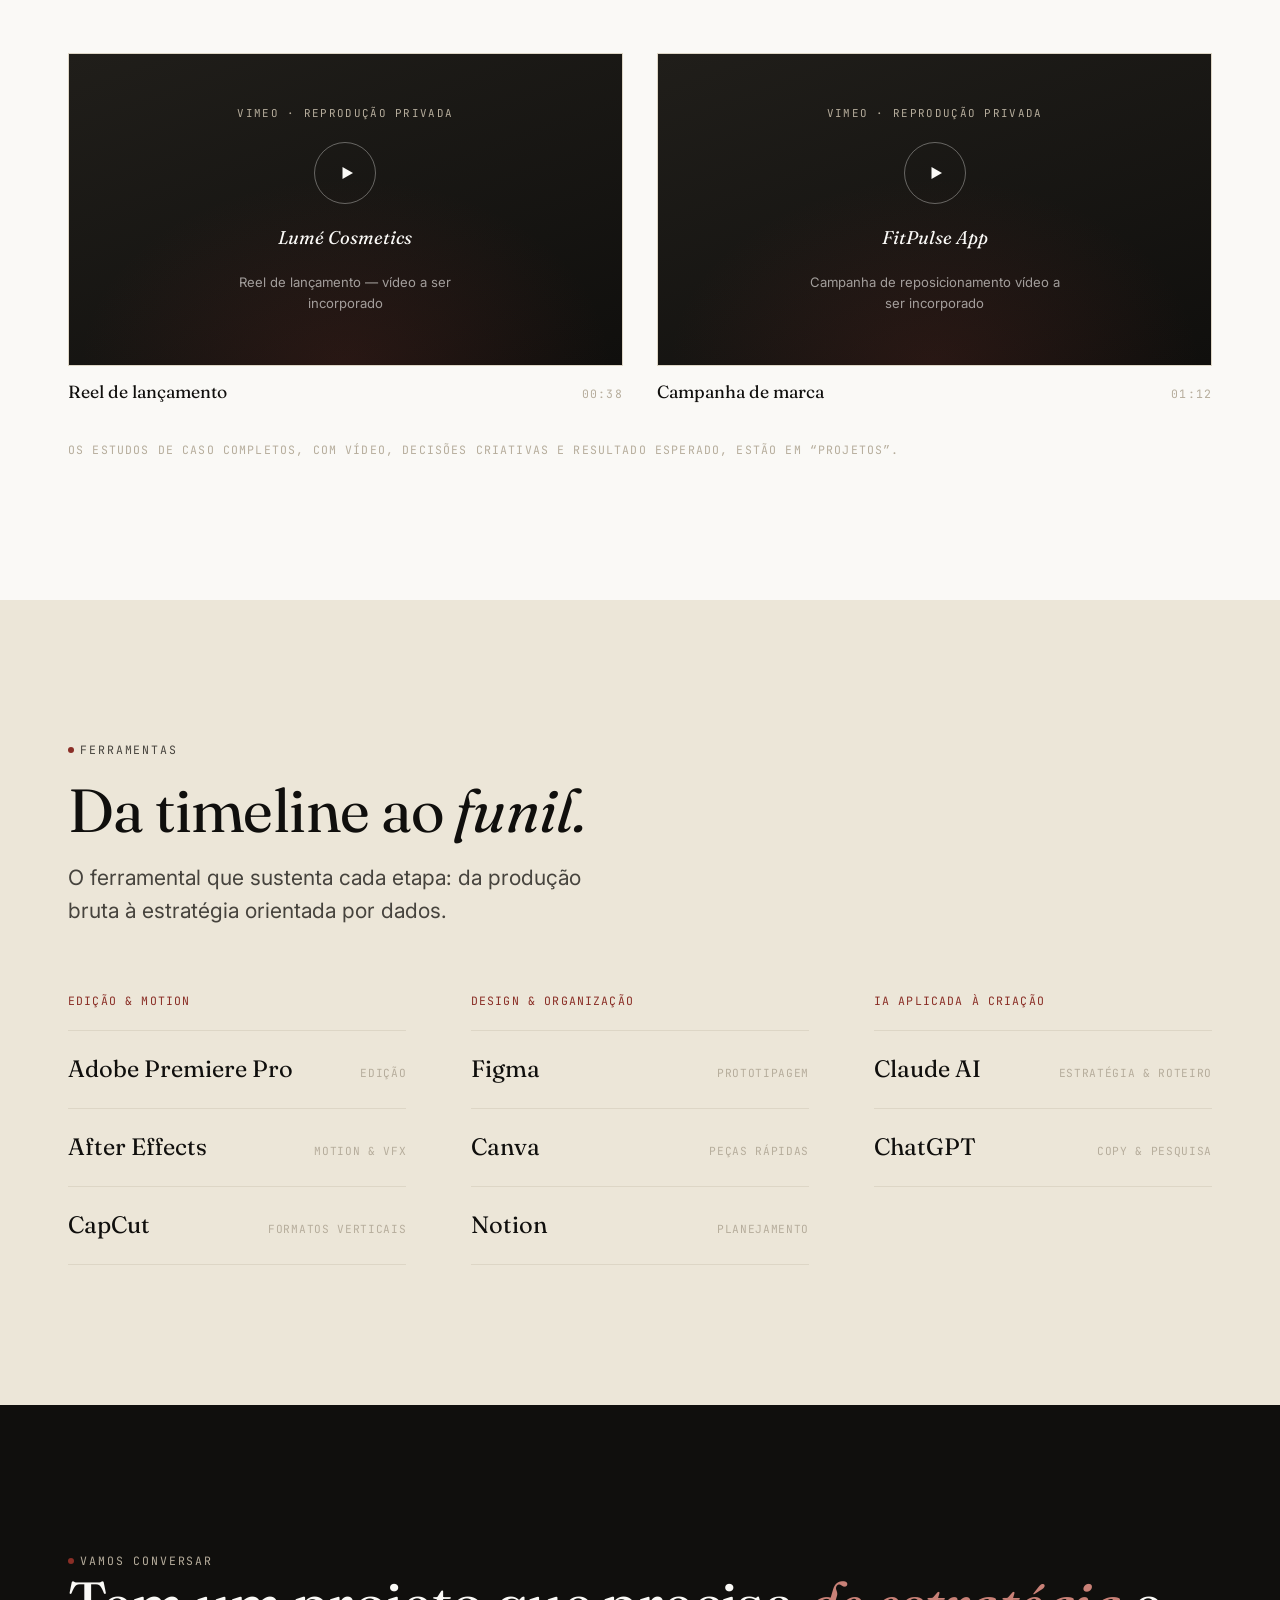
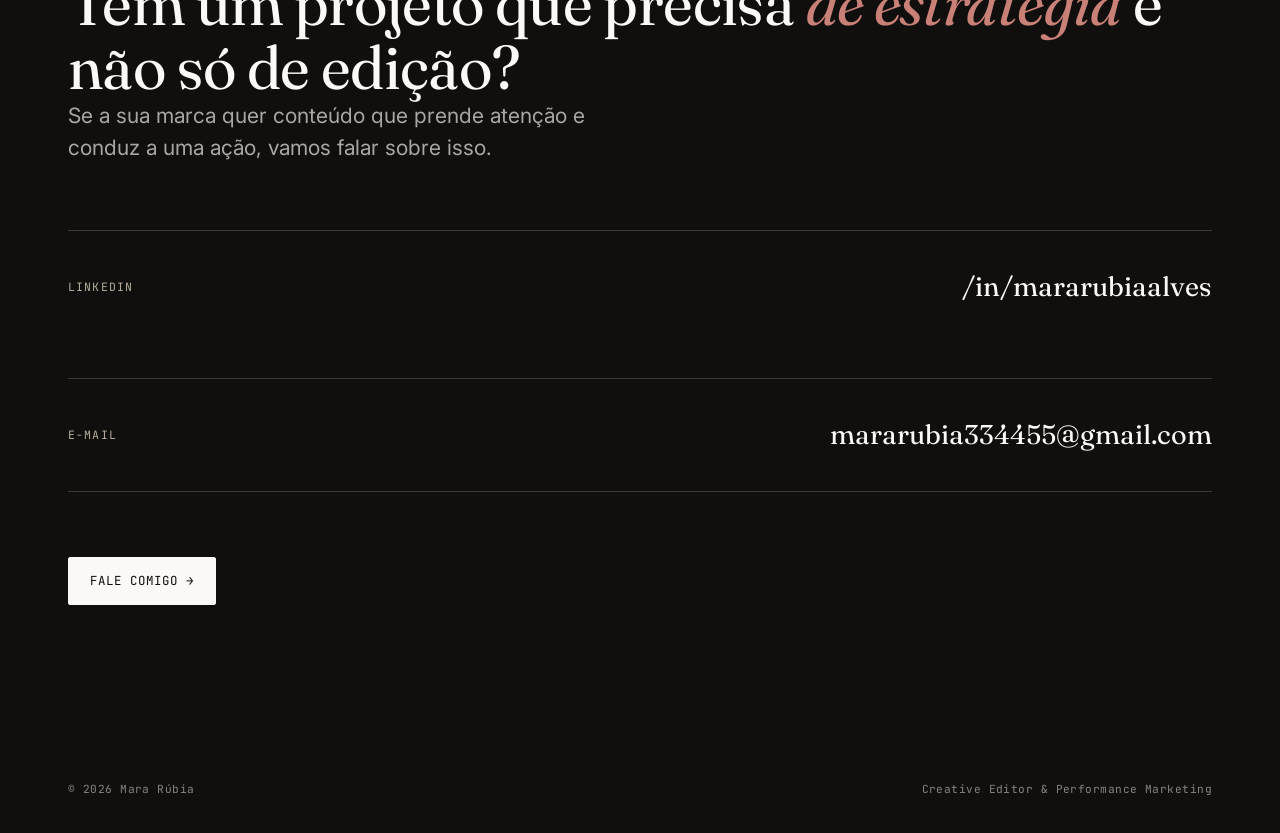
==== commit 75601d1b: "Update index.html" ====
--- a/index.html
+++ b/index.html
@@ -233,7 +233,7 @@
     <div class="section-head reveal">
       <p class="eyebrow"><span class="eyebrow__dot" aria-hidden="true"></span> Biblioteca</p>
       <h2 class="display-2">Explore minha <em class="italic">biblioteca.</em></h2>
-      <p class="lede">Uma coleção em constante crescimento de vídeos — sem vínculo com projeto ou cliente específico.</p>
+      <p class="lede">Uma coleção em constante crescimento de vídeos sem vínculo com projeto ou cliente específico.</p>
     </div>
 
     <div class="library-grid reveal" data-library-grid></div>
--- a/css/style.css
+++ b/css/style.css
@@ -1383,3 +1383,136 @@
 /* ---------- Utilidades ---------- */
 .mt-0 { margin-top: 0; }
 .text-center { text-align: center; }
+/* ---------- Biblioteca ---------- */
+.library-grid {
+  display: grid;
+  gap: var(--space-s);
+  grid-template-columns: repeat(2, 1fr);
+}
+
+.library-card {
+  position: relative;
+  aspect-ratio: 3 / 4;
+  border: 1px solid var(--line);
+  overflow: hidden;
+  background: var(--ink);
+  cursor: pointer;
+}
+
+.library-card__thumb {
+  position: absolute;
+  inset: 0;
+  width: 100%;
+  height: 100%;
+  object-fit: cover;
+  opacity: 0.82;
+  transition: opacity 0.4s var(--ease), transform 0.6s var(--ease);
+}
+
+.library-card:hover .library-card__thumb {
+  opacity: 1;
+  transform: scale(1.04);
+}
+
+.library-card__play {
+  position: absolute;
+  top: 50%;
+  left: 50%;
+  transform: translate(-50%, -50%);
+  width: 46px;
+  height: 46px;
+  border-radius: 50%;
+  border: 1px solid rgba(250, 249, 246, 0.6);
+  display: flex;
+  align-items: center;
+  justify-content: center;
+  transition: background 0.3s var(--ease), transform 0.3s var(--ease);
+}
+
+.library-card__play svg {
+  width: 14px;
+  height: 14px;
+  fill: var(--paper);
+  margin-left: 2px;
+}
+
+.library-card:hover .library-card__play {
+  background: var(--tally);
+  border-color: var(--tally);
+  transform: translate(-50%, -50%) scale(1.08);
+}
+
+.library-card__duration {
+  position: absolute;
+  bottom: var(--space-xs);
+  right: var(--space-xs);
+  font-family: var(--font-mono);
+  font-size: 0.68rem;
+  letter-spacing: 0.04em;
+  color: var(--paper);
+  background: rgba(16, 15, 13, 0.55);
+  padding: 0.25em 0.5em;
+  border-radius: var(--radius-s);
+}
+
+.library-load-more {
+  display: flex;
+  justify-content: center;
+  margin-top: var(--space-l);
+}
+
+.library-load-more[hidden] {
+  display: none;
+}
+
+@media (min-width: 620px) {
+  .library-grid { grid-template-columns: repeat(3, 1fr); }
+}
+@media (min-width: 980px) {
+  .library-grid { grid-template-columns: repeat(5, 1fr); }
+}
+
+/* Modal */
+.library-modal {
+  position: fixed;
+  inset: 0;
+  z-index: 200;
+  display: flex;
+  align-items: center;
+  justify-content: center;
+  padding: var(--space-m);
+}
+
+.library-modal[hidden] { display: none; }
+
+.library-modal__backdrop {
+  position: absolute;
+  inset: 0;
+  background: rgba(16, 15, 13, 0.9);
+}
+
+.library-modal__frame {
+  position: relative;
+  width: min(920px, 100%);
+  aspect-ratio: 16 / 9;
+  background: #000;
+}
+
+.library-modal__player {
+  position: absolute;
+  inset: 0;
+}
+
+.library-modal__player iframe {
+  width: 100%;
+  height: 100%;
+  border: 0;
+}
+
+.library-modal__close {
+  position: absolute;
+  top: -40px;
+  right: 0;
+  color: var(--paper);
+  font-size: 1.1rem;
+}
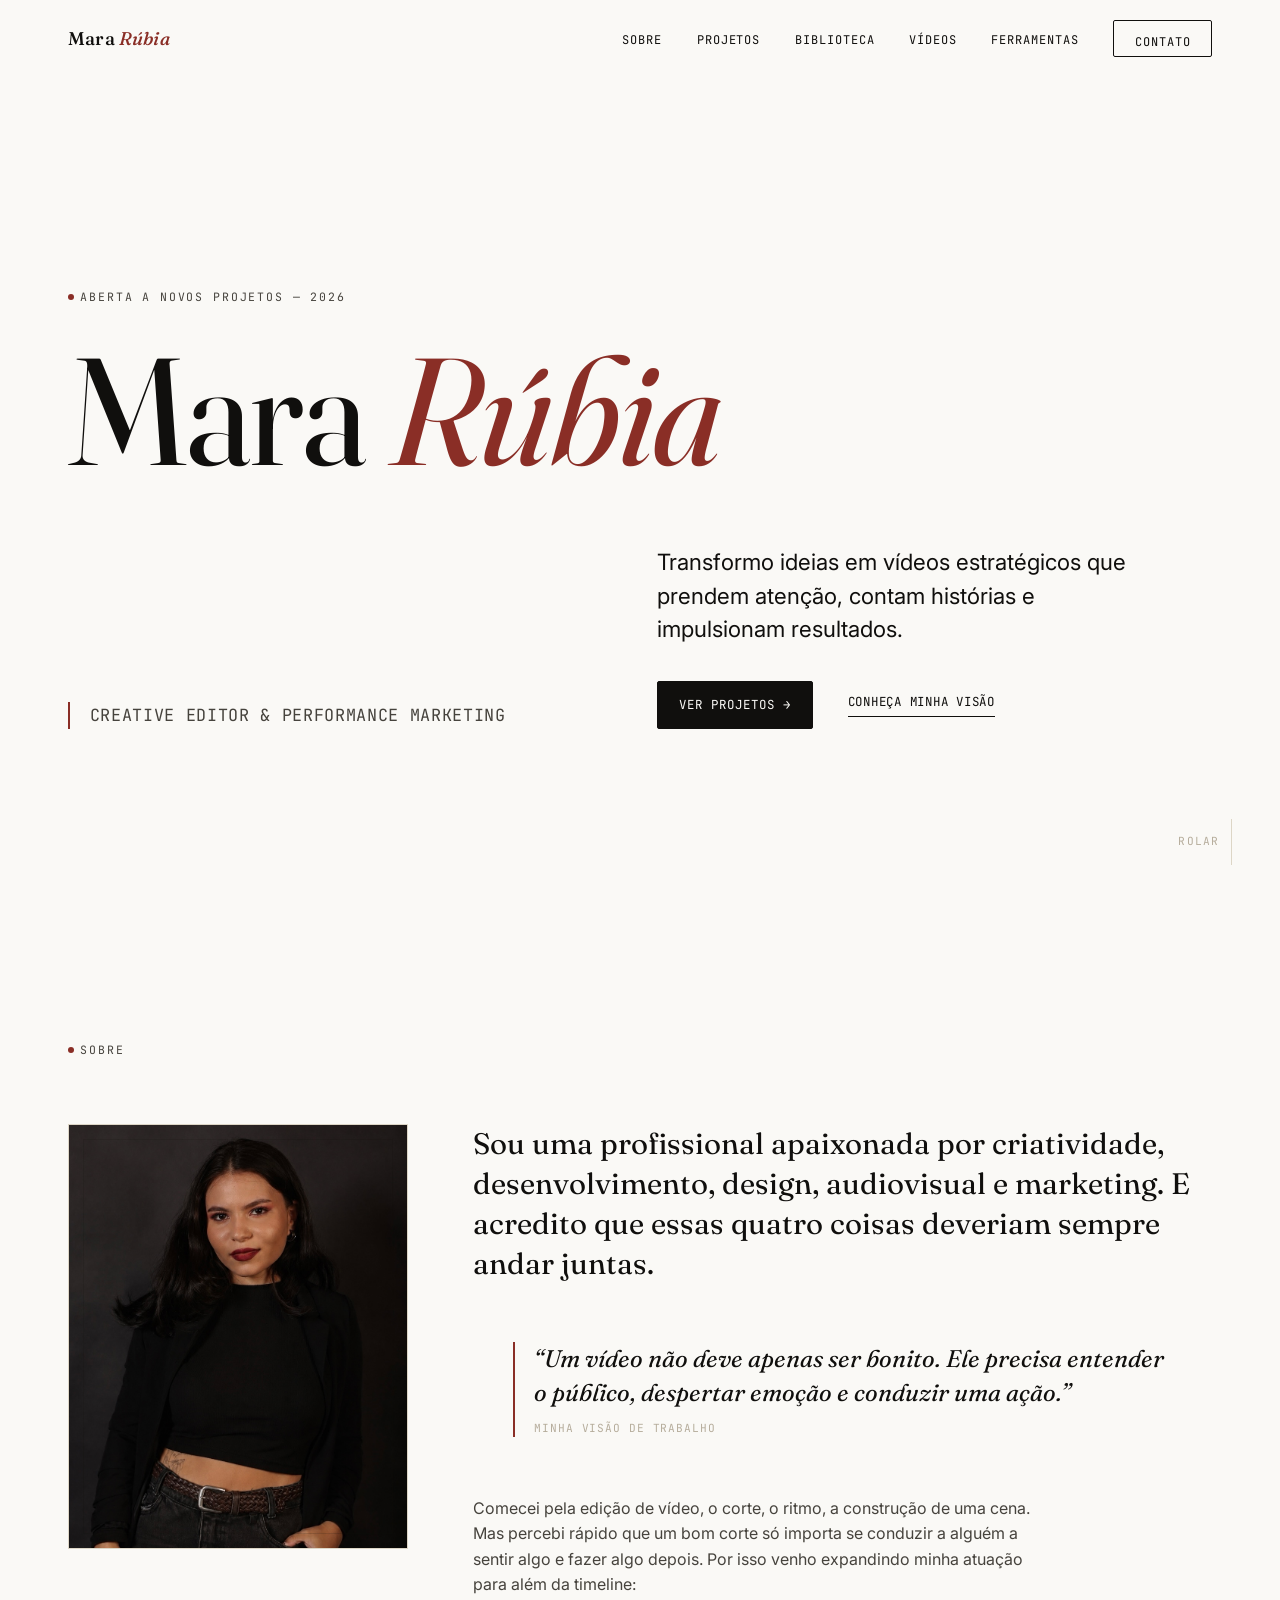
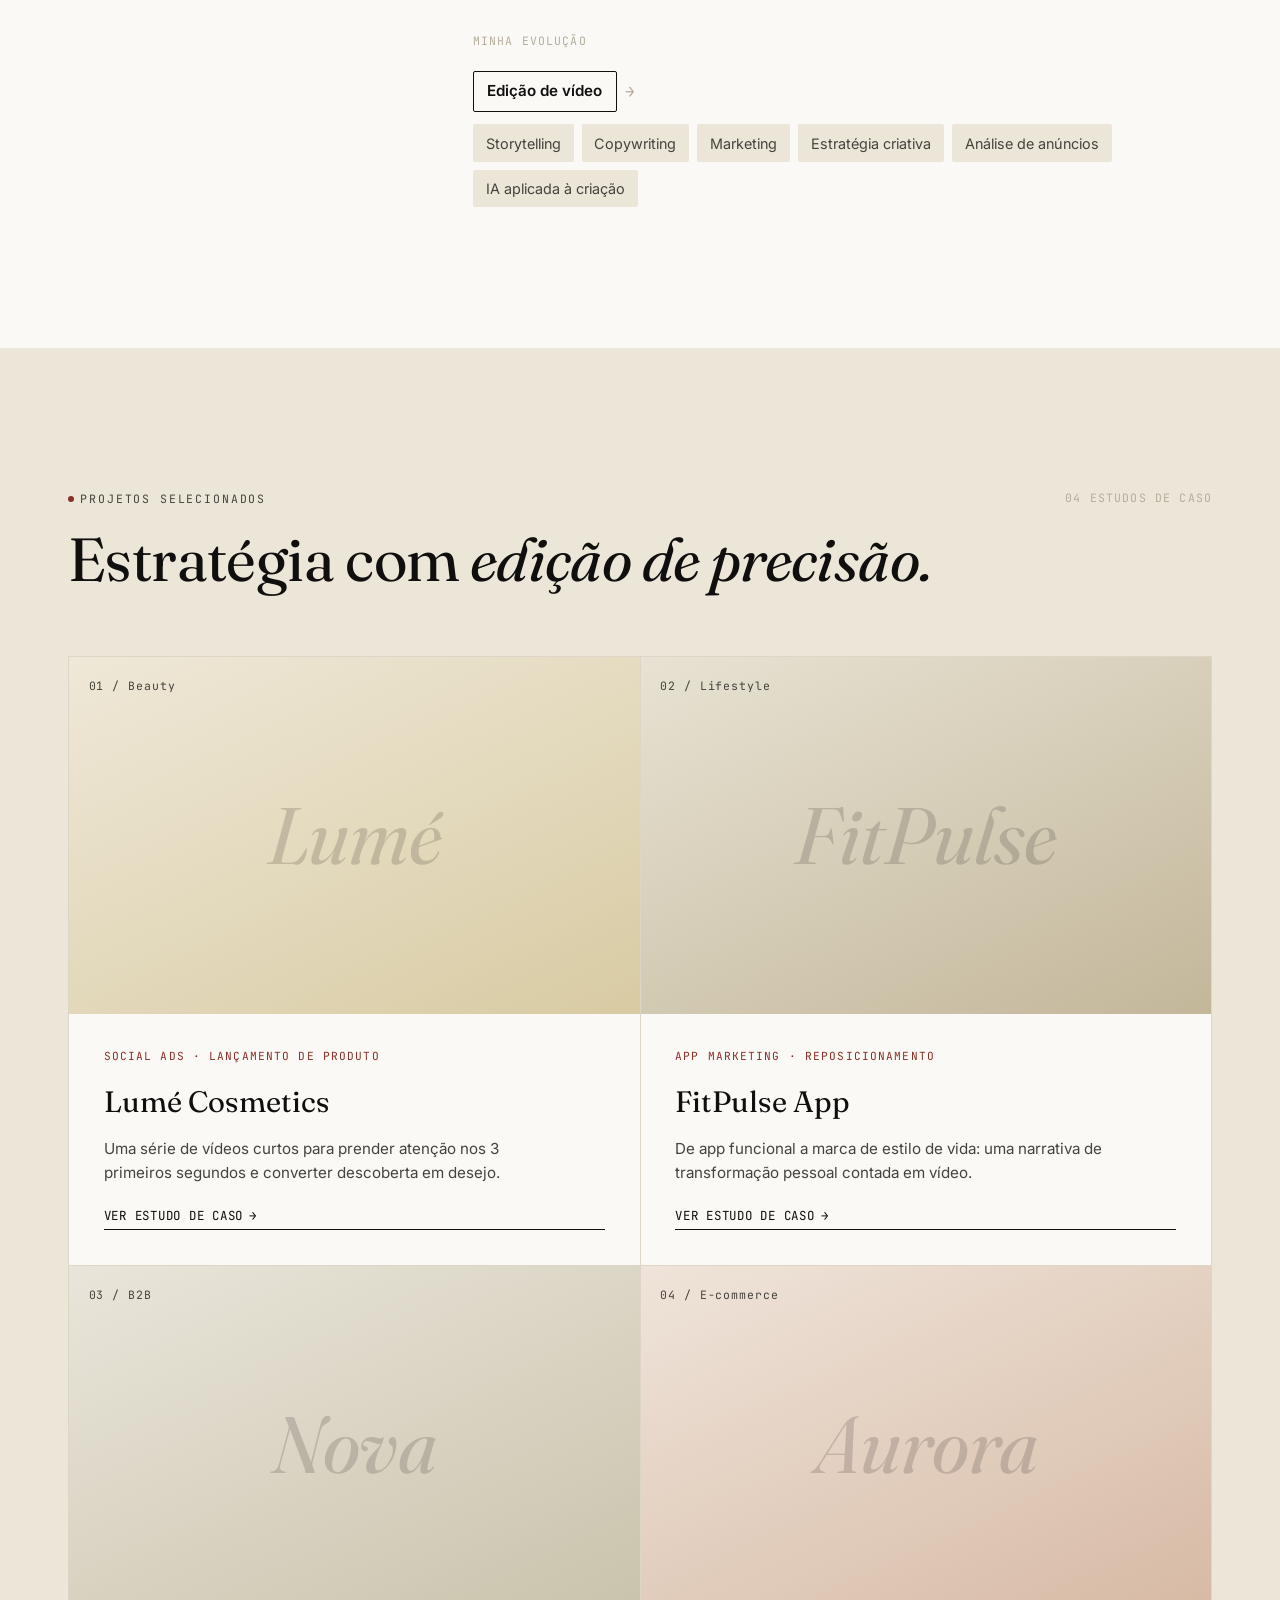
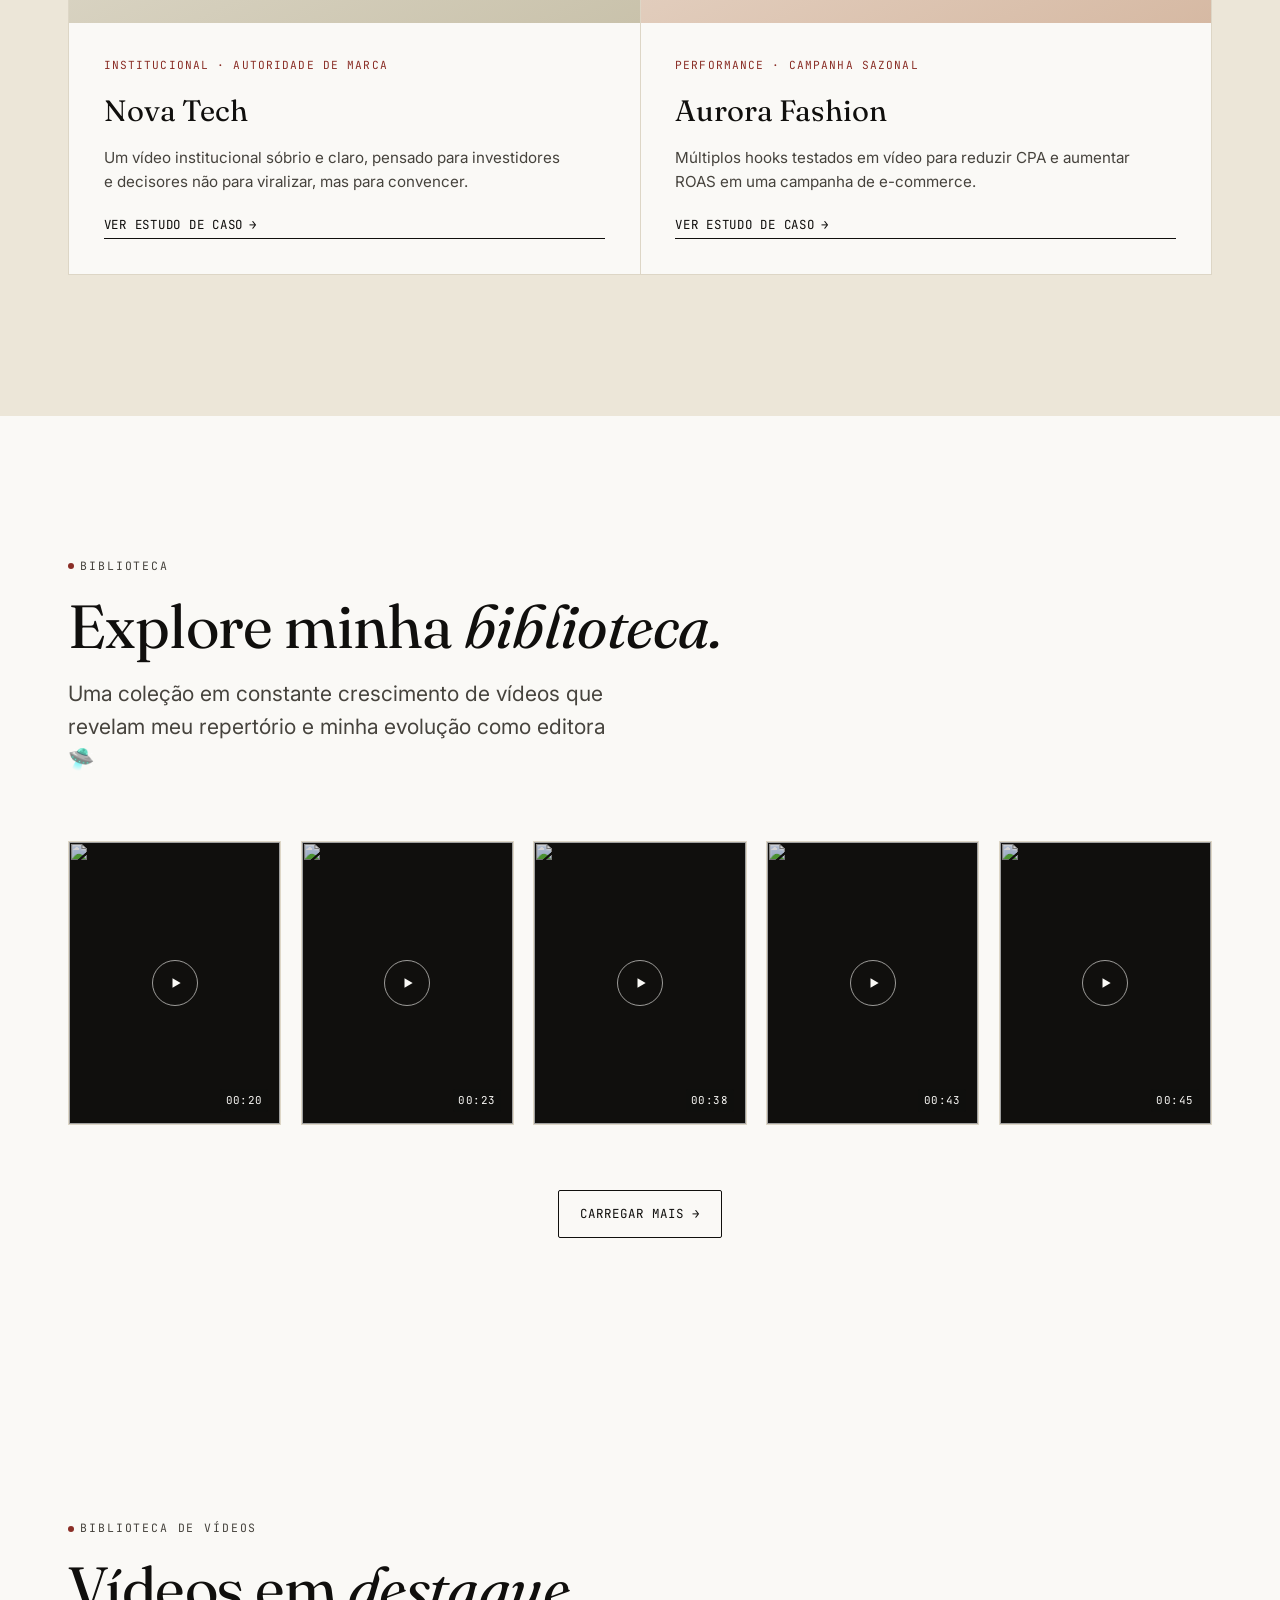
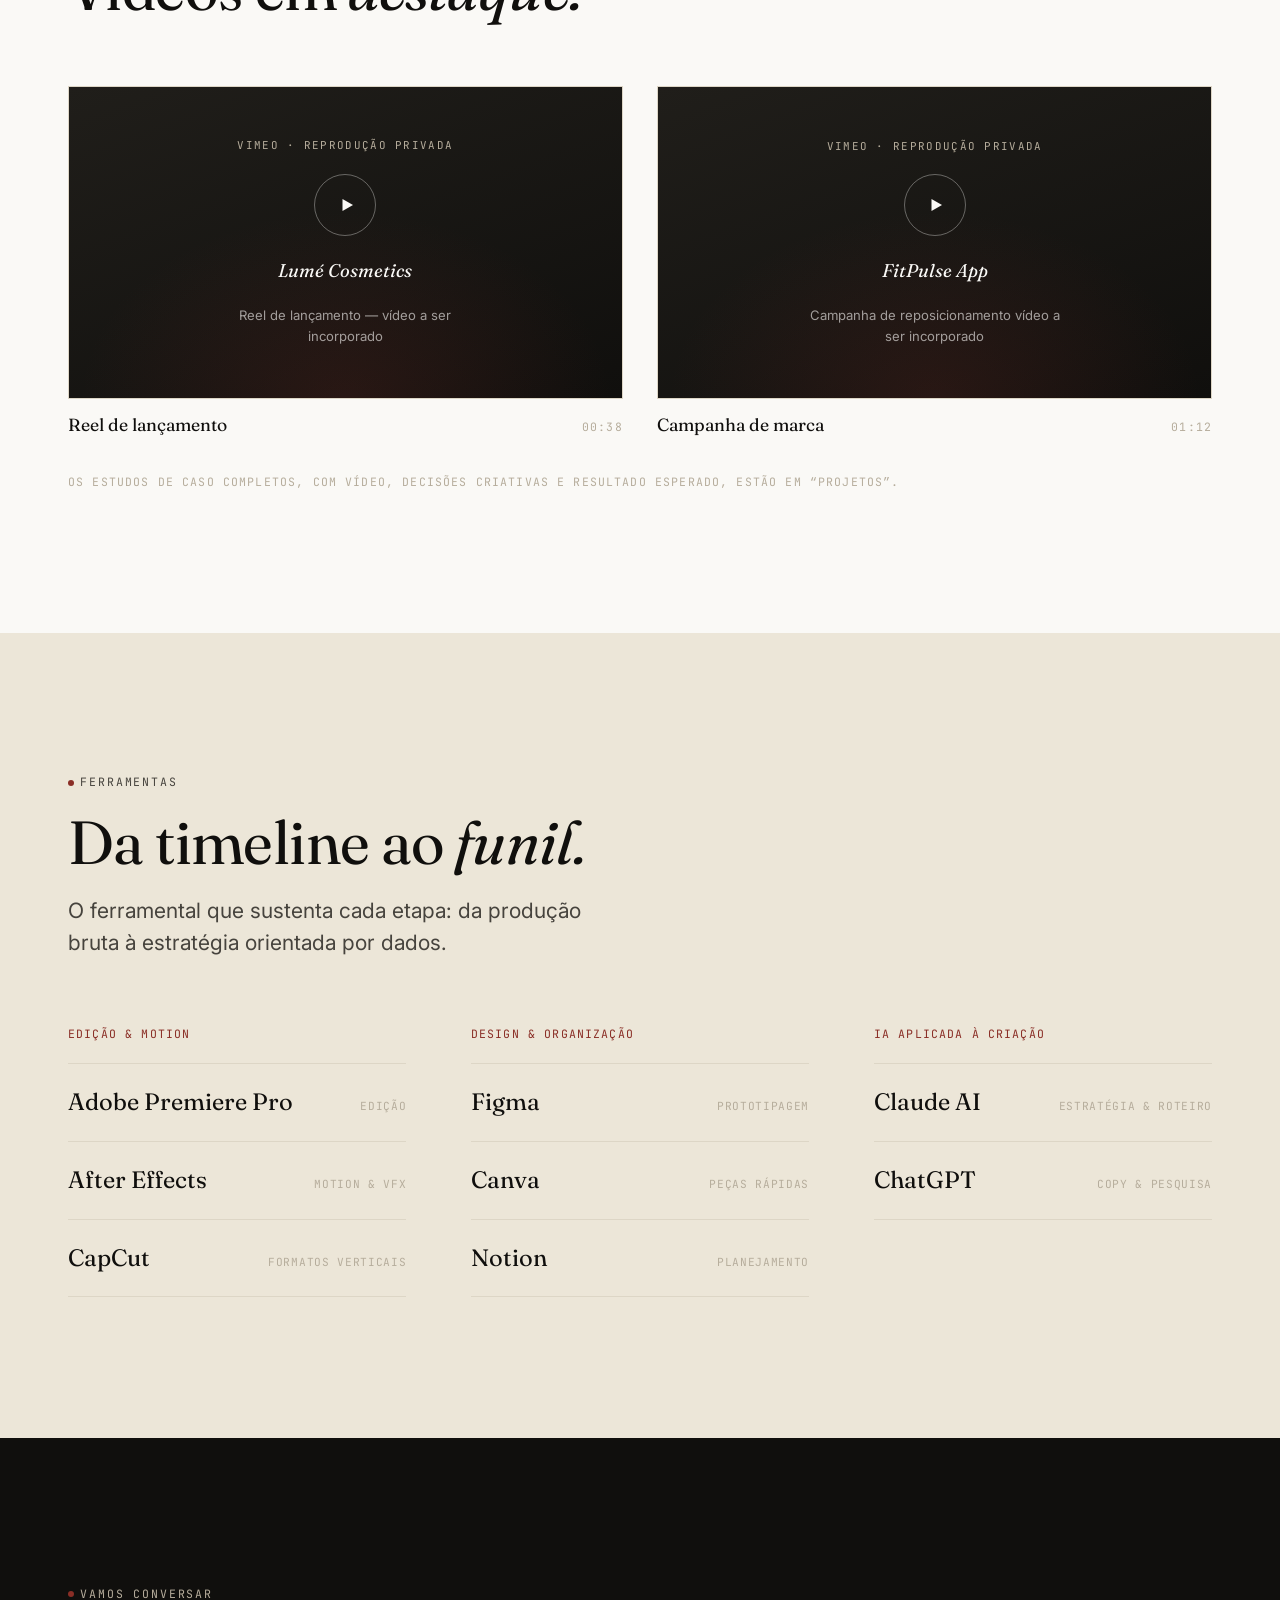
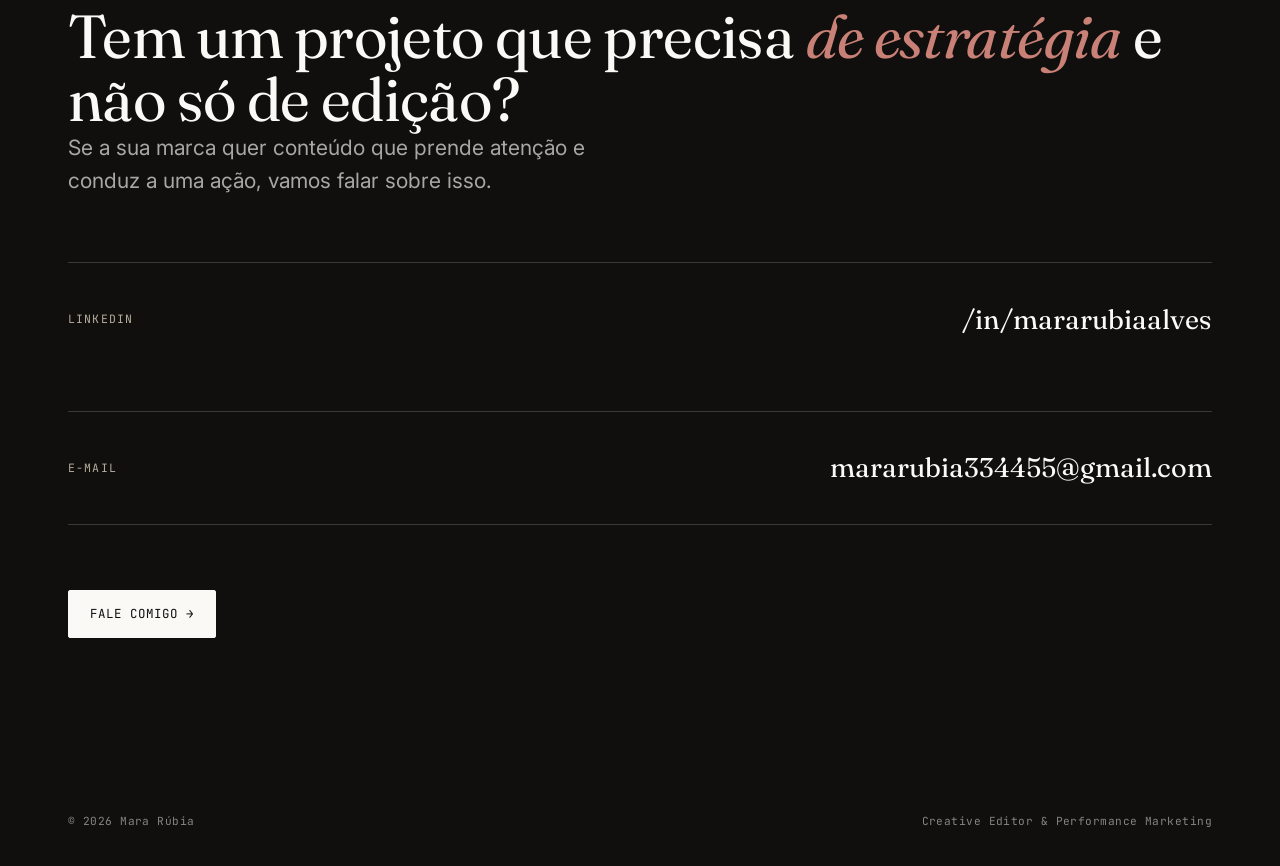
==== commit 84b86e6c: "Update lede paragraph in index.html" ====
--- a/index.html
+++ b/index.html
@@ -233,7 +233,7 @@
     <div class="section-head reveal">
       <p class="eyebrow"><span class="eyebrow__dot" aria-hidden="true"></span> Biblioteca</p>
       <h2 class="display-2">Explore minha <em class="italic">biblioteca.</em></h2>
-      <p class="lede">Uma coleção em constante crescimento de vídeos sem vínculo com projeto ou cliente específico.</p>
+      <p class="lede">Uma coleção em constante crescimento de vídeos que revelam meu repertório e minha evolução como editora🛸</p>
     </div>
 
     <div class="library-grid reveal" data-library-grid></div>
